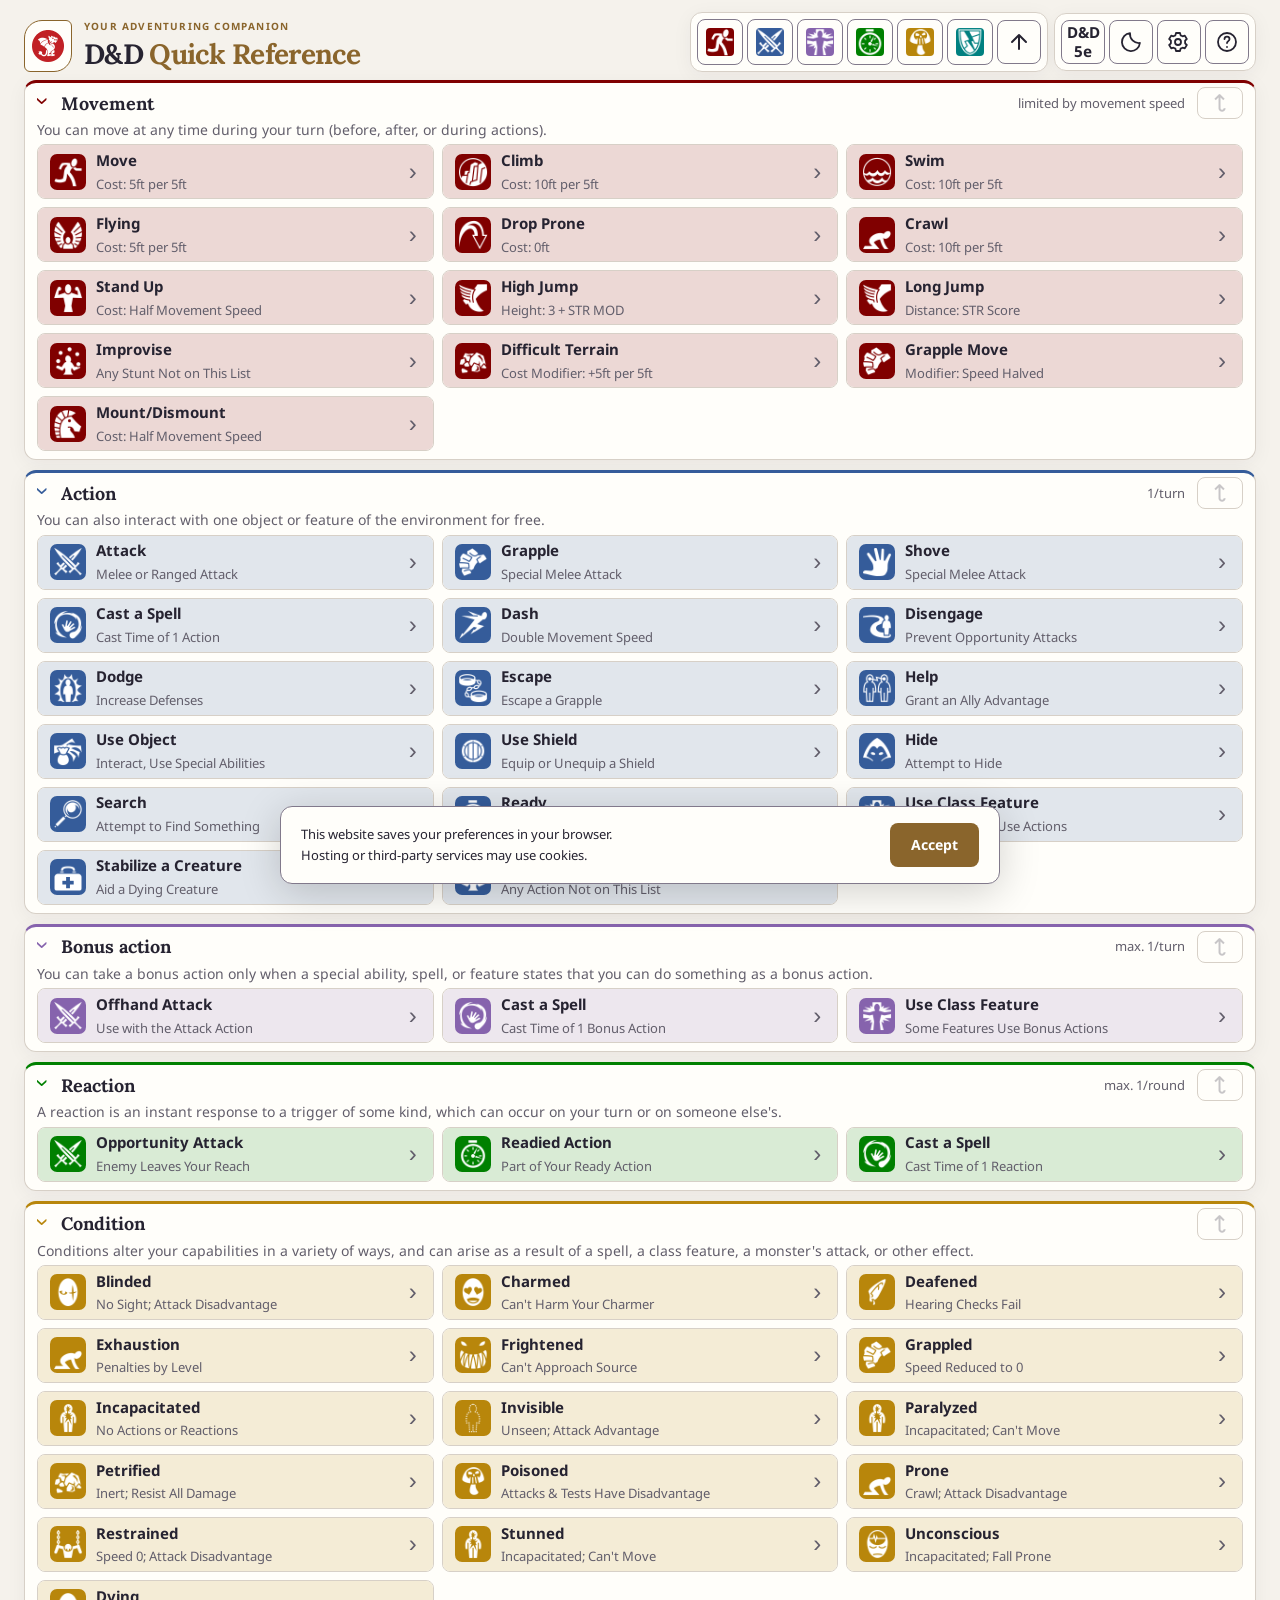
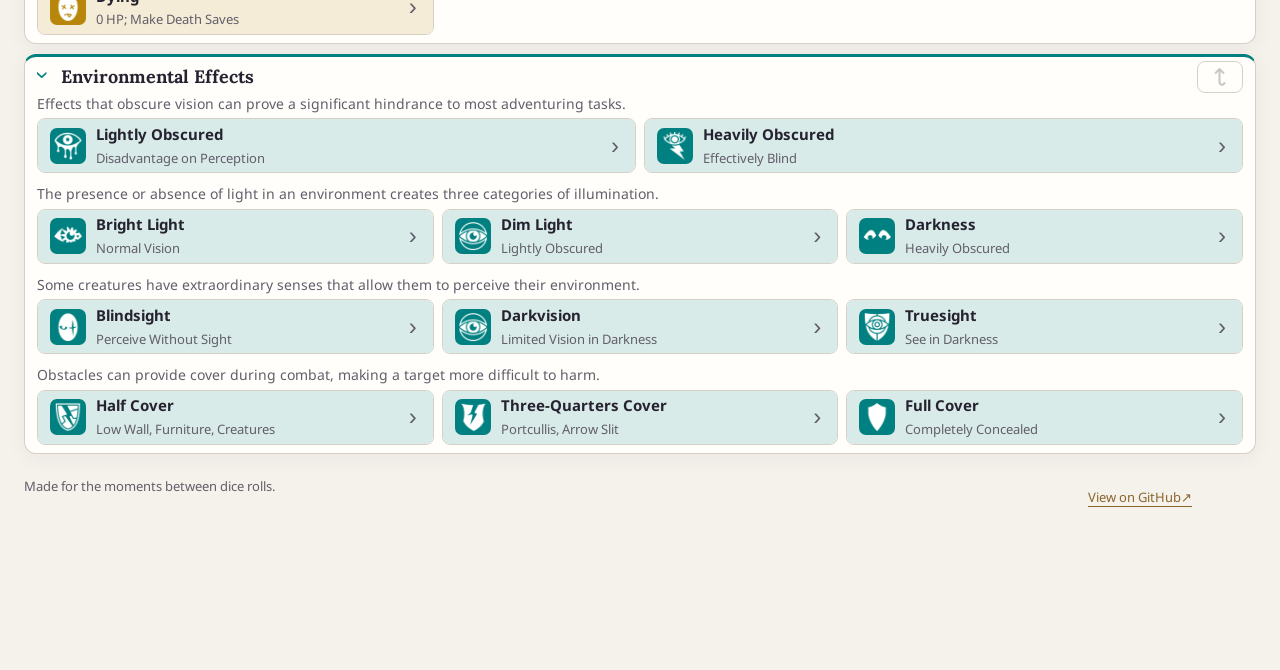
==== index.html @ 13774592 "Add help dialog functionality with navigation tips and accessibility features" ====
<!DOCTYPE html>
<html lang="en">

<head>
    <meta charset="utf-8" />
    <meta name=viewport content="width=device-width, initial-scale=1">
    <title>D&D 5e quick reference</title>
    <style>
        .rules-loading .section-container,
        .rules-loading .category-nav > a { visibility: hidden; }
    </style>
    <script>
        document.documentElement.classList.add('rules-loading');
    </script>
    <!-- CSS -->
    <link rel="stylesheet" type="text/css" href="css/quickref.css">
    <link rel="stylesheet" type="text/css" href="css/icons.css">
    <!-- Fonts -->
    <link href='https://fonts.googleapis.com/css?family=Noto+Sans:400,700,400italic,700italic' rel='stylesheet'
        type='text/css'>
    <link href='https://fonts.googleapis.com/css?family=Lora:700' rel='stylesheet' type='text/css'>
    <!-- Javascript -->
    <script>
        // Force a hard refresh if the cached version of the app is outdated.
        // This logic is inlined in the HTML to ensure it runs even if the main JS file is cached.
        (function() {
            // Increment this version number when you deploy breaking changes or significant updates.
            const CURRENT_APP_VERSION = '3.0.0';
            window.dndQuickRefAppVersion = CURRENT_APP_VERSION; // Expose version for other scripts
            const VERSION_KEY = 'appVersion';
            const storedVersion = localStorage.getItem(VERSION_KEY);

            if (storedVersion !== CURRENT_APP_VERSION) {
                localStorage.setItem(VERSION_KEY, CURRENT_APP_VERSION);
                // The 'true' argument forces a hard refresh, clearing the cache for the page.
                location.reload(true);
            }
        })();
        const savedTheme = localStorage.getItem('darkmode');
        const useDarkTheme = savedTheme === null
            ? window.matchMedia('(prefers-color-scheme: dark)').matches
            : savedTheme === 'true';
        document.documentElement.classList.toggle('dark-mode-active', useDarkTheme);
    </script>
</head>

<body class="page-background">
    <a class="skip-link" href="#main-content">Skip to rules</a>
    <div class="dark-mode">
        <header class="site-header">
            <div class="brand-mark" aria-hidden="true"><img src="favicon.ico" alt="" width="40" height="40"></div>
            <div class="site-heading">
                <p class="eyebrow">Your adventuring companion</p>
                <h1 id="page-title" tabindex="-1">D&D <span>Quick Reference</span></h1>
            </div>
        </header>
        <div class="top-menu">
            <nav class="menu-group category-nav" aria-label="Rule navigation">
                <a href="#section-movement" aria-label="Movement"><span class="menu-icon" aria-hidden="true"></span></a>
                <a href="#section-action" aria-label="Action"><span class="menu-icon" aria-hidden="true"></span></a>
                <a href="#section-bonus-action" aria-label="Bonus action"><span class="menu-icon" aria-hidden="true"></span></a>
                <a href="#section-reaction" aria-label="Reaction"><span class="menu-icon" aria-hidden="true"></span></a>
                <a href="#section-condition" aria-label="Conditions"><span class="menu-icon" aria-hidden="true"></span></a>
                <a href="#section-environment" aria-label="Environmental effects"><span class="menu-icon" aria-hidden="true"></span></a>
                <button type="button" class="menu-control" id="back-to-top" aria-label="Jump to top" title="Jump to top">
                    <svg width="24" height="24" viewBox="0 0 24 24" fill="none" stroke="currentColor" stroke-width="2" stroke-linecap="round" stroke-linejoin="round" aria-hidden="true">
                        <path d="M12 19V5M5 12l7-7 7 7"/>
                    </svg>
                </button>
            </nav>
            <div class="menu-group preferences-menu" role="group" aria-label="Ruleset, theme and settings">
                <button type="button" class="menu-control ruleset-trigger" id="ruleset-trigger">D&D 5e</button>
                <script>
                    document.getElementById('ruleset-trigger').textContent =
                        localStorage.getItem('rules2024') === 'true' ? 'D&D 5.5e' : 'D&D 5e';
                </script>
                <button type="button" class="menu-control theme-trigger" id="theme-trigger" aria-label="Switch to dark mode">
                    <svg class="theme-moon" width="24" height="24" viewBox="0 0 24 24" fill="none" stroke="currentColor" stroke-width="1.8" stroke-linecap="round" stroke-linejoin="round" aria-hidden="true">
                        <path d="M20.9 13A9 9 0 0 1 11 3.1 9 9 0 1 0 20.9 13Z"/>
                    </svg>
                    <svg class="theme-sun" width="24" height="24" viewBox="0 0 24 24" fill="none" stroke="currentColor" stroke-width="1.8" stroke-linecap="round" stroke-linejoin="round" aria-hidden="true">
                        <circle cx="12" cy="12" r="4"/>
                        <path d="M12 2v2m0 16v2M2 12h2m16 0h2M4.9 4.9l1.4 1.4m11.4 11.4 1.4 1.4m0-14.2-1.4 1.4M6.3 17.7l-1.4 1.4"/>
                    </svg>
                </button>
                <div class="settings-dropdown">
                    <button type="button" class="settings-trigger" id="settings-trigger" aria-label="Settings" aria-expanded="false" aria-controls="settings-panel" title="Settings">
                        <svg width="24" height="24" viewBox="0 0 24 24" fill="none" stroke="currentColor" stroke-width="1.8" stroke-linecap="round" stroke-linejoin="round" aria-hidden="true">
                            <path d="m9 3-.6 2.4-2 .9-2.2-.7-2 3.4 1.7 1.7v2.6L2.2 15l2 3.4 2.2-.7 2 .9L9 21h4l.6-2.4 2-.9 2.2.7 2-3.4-1.7-1.7v-2.6L19.8 9l-2-3.4-2.2.7-2-.9L13 3Z"/>
                            <circle cx="11" cy="12" r="3"/>
                        </svg>
                    </button>
                </div>
                <button type="button" class="menu-control help-trigger" id="help-trigger" aria-label="How to use this page" aria-haspopup="dialog" aria-controls="help-dialog">
                    <svg width="24" height="24" viewBox="0 0 24 24" fill="none" stroke="currentColor" stroke-width="1.8" stroke-linecap="round" stroke-linejoin="round" aria-hidden="true">
                        <circle cx="12" cy="12" r="9"/>
                        <path d="M9.5 9a2.5 2.5 0 0 1 5 .3c0 1.7-2.5 2-2.5 3.7M12 17h.01"/>
                    </svg>
                </button>
            </div>
        </div>
        <main id="main-content" class="page fontsize" data-size="fullscreen" tabindex="-1">

            <!-- Movement section -->
            <div id="section-movement" class="section-container">
                <div class="section-title">
                    <div class="section-title-content">
                        <div class="section-title-text">
                            Movement
                            <span class="chevron"></span>
                            <button class="collapse-all-btn">Collapse all items</button>
                        </div>
                        <span class="float-right">limited by movement speed</span>
                    </div>
                </div>
                <div class="section-content">
                    <div class="section-row section-subtitle text fontsize">
                        You can move at any time during your turn (before, after, or during actions).
                    </div>
                    <div class="section-row" id="basic-movement">
                    </div>
                </div>
            </div>

            <!-- Action section -->
            <div id="section-action" class="section-container">
                <div class="section-title">
                    <div class="section-title-content">
                        <div class="section-title-text">
                            Action
                            <span class="chevron"></span>
                            <button class="collapse-all-btn">Collapse all items</button>
                        </div>
                        <span class="float-right">1/turn</span>
                    </div>
                </div>
                <div class="section-content">
                    <div class="section-row section-subtitle text fontsize">
                        You can also interact with one object or feature of the
                        environment for free.
                    </div>
                    <div class="section-row" id="basic-actions"></div>
                </div>
            </div>

            <!-- Bonus action section -->
            <div id="section-bonus-action" class="section-container">
                <div class="section-title">
                    <div class="section-title-content">
                        <div class="section-title-text">
                            Bonus action
                            <span class="chevron"></span>
                            <button class="collapse-all-btn">Collapse all items</button>
                        </div>
                        <span class="float-right">max. 1/turn</span>
                    </div>
                </div>
                <div class="section-content">
                    <div class="section-row section-subtitle text fontsize">
                        You can take a bonus action only when a special ability, spell, or feature
                        states that you can do something as a bonus action.
                    </div>
                    <div class="section-row" id="basic-bonus-actions"></div>
                </div>
            </div>

            <!-- Reaction section -->
            <div id="section-reaction" class="section-container">
                <div class="section-title">
                    <div class="section-title-content">
                        <div class="section-title-text">
                            Reaction
                            <span class="chevron"></span>
                            <button class="collapse-all-btn">Collapse all items</button>
                        </div>
                        <span class="float-right">max. 1/round</span>
                    </div>
                </div>
                <div class="section-content">
                    <div class="section-row section-subtitle text fontsize">
                        A reaction is an instant response to a trigger of some kind, which
                        can occur on your turn or on someone else's.
                    </div>
                    <div class="section-row" id="basic-reactions"></div>
                </div>
            </div>

            <!-- Condition section -->
            <div id="section-condition" class="section-container">
                <div class="section-title">
                    <div class="section-title-content">
                        <div class="section-title-text">
                            Condition
                            <span class="chevron"></span>
                            <button class="collapse-all-btn">Collapse all items</button>
                        </div>
                    </div>
                </div>
                <div class="section-content">
                    <div class="section-row section-subtitle text fontsize">
                        Conditions alter your capabilities in a variety of ways, and can arise as a result of a spell, a
                        class feature, a monster's attack, or other effect.
                    </div>
                    <div class="section-row" id="basic-conditions"></div>
                </div>
            </div>

            <!-- Environmental section -->
            <div id="section-environment" class="section-container">
                <div class="section-title">
                    <div class="section-title-content">
                        <div class="section-title-text">
                            Environmental Effects
                            <span class="chevron"></span>
                            <button class="collapse-all-btn">Collapse all items</button>
                        </div>
                    </div>
                </div>
                <div class="section-content">
                    <div class="section-row section-subtitle text fontsize">
                        Effects that obscure vision can prove a significant hindrance to most adventuring tasks.
                    </div>
                    <div class="section-row" id="environment-obscurance"></div>
                    <div class="section-row section-subtitle text fontsize">
                        The presence or absence of light in an environment creates three categories of illumination.
                    </div>
                    <div class="section-row" id="environment-light"></div>
                    <div class="section-row section-subtitle text fontsize">
                        Some creatures have extraordinary senses that allow them to perceive their environment.
                    </div>
                    <div class="section-row" id="environment-vision"></div>
                    <div class="section-row section-subtitle text fontsize">
                        Obstacles can provide cover during combat, making a target more difficult to harm.
                    </div>
                    <div class="section-row" id="environment-cover"></div>
                </div>
            </div>
            <div id="settings-panel" class="settings-panel" aria-labelledby="settings-heading" hidden>
                <div class="settings-panel-heading">
                    <h2 id="settings-heading">Settings</h2>
                    <span class="app-version" id="app-version-display"></span>
                </div>
                <div>
                    <div class="section-row" id="settings-items-container">
                        <div class="item itemsize settings-item" title="Include Optional Rules">
                            <div class="item-text-container text" id="optional-toggle-item">
                                <div class="item-title">Include Optional Rules</div>
                                <div class="item-desc">Show/hide optional official rules.</div>
                            </div>
                            <div class="item-toggle"><label class="switch">
                                    <input type="checkbox" id="optional-switch">
                                    <span class="slider round"></span>
                                </label></div>
                        </div>
                        <div class="item itemsize settings-item" title="Include Homebre Rules">
                            <div class="item-text-container text" id="homebrew-toggle-item">
                                <div class="item-title">Include Homebrew Rules</div>
                                <div class="item-desc">Show/hide most common homebrew rules.</div>
                            </div>
                            <div class="item-toggle"><label class="switch">
                                    <input type="checkbox" id="homebrew-switch">
                                    <span class="slider round"></span>
                                </label></div>
                        </div>
                        <a href="https://github.com/mfriik/DnD-Quick-Ref-Experimental/issues" target="_blank" rel="noopener noreferrer" class="item itemsize settings-item" title="Leave Feedback" id="feedback-link-item">
                            <div class="item-text-container text">
                                <div class="item-title">Something not working?</div>
                                <div class="item-desc">Leave me your feedback. Found an issue or have a suggestion? Let me know! <span class="sr-only">(opens in a new tab)</span></div>
                            </div>
                            <span class="settings-link-icon" aria-hidden="true"></span>
                        </a>
                        <a href="https://dnd.misiek.win/" target="_blank" rel="noopener noreferrer" class="item itemsize settings-item" title="Visit Main D&D Site" id="dnd-main-site-link-item">
                            <div class="item-text-container text">
                                <div class="item-title">Open Main D&D Site</div>
                                <div class="item-desc">Return to the regular D&D quick reference site without experimental features. <span class="sr-only">(opens in a new tab)</span></div>
                            </div>
                            <span class="settings-link-icon" aria-hidden="true"></span>
                        </a>
                    </div>
                </div>
            </div>
        </main>
        <footer class="site-footer">
            <span>Made for the moments between dice rolls.</span>
            <a href="https://github.com/mfriik/DnD-Quick-Ref-Experimental" target="_blank" rel="noopener noreferrer">View on GitHub <span class="sr-only">(opens in a new tab)</span><span aria-hidden="true">&#8599;</span></a>
        </footer>
    </div>
    <dialog id="help-dialog" class="help-dialog" aria-labelledby="help-heading" aria-describedby="help-intro">
        <div class="help-annotations" aria-hidden="true"></div>
        <section class="help-sheet">
            <div class="help-heading">
                <h2 id="help-heading">How to Use This Page</h2>
                <button type="button" id="help-close" class="menu-control" aria-label="Close help" autofocus>
                    <svg width="24" height="24" viewBox="0 0 24 24" fill="none" stroke="currentColor" stroke-width="2" stroke-linecap="round" aria-hidden="true">
                        <path d="m6 6 12 12M18 6 6 18"/>
                    </svg>
                </button>
            </div>
            <div class="help-body" tabindex="0" role="region" aria-label="Page instructions">
                <p id="help-intro">The page is paused for help. On larger screens, descriptions appear below visible controls. Close help to scroll to other controls, then reopen it. On small screens, read the guide below. Close with X or `Esc` key.</p>
                <ol id="help-topics"></ol>
            </div>
        </section>
    </dialog>
    <!-- Cookie notice: informs users about cookie usage and provides an accept button -->
    <div id="cookie-notice" class="cookie-notice" role="region" aria-label="Cookie notice" hidden>
        <p>This website saves your preferences in your browser.<br>Hosting or third-party services may use cookies.</p>
        <button type="button" id="accept-cookies">Accept</button>
    </div>
    <!-- Main quickref JavaScript logic: handles dynamic content, toggles, and filtering -->
    <script type="text/javascript" src="js/quickref.js" charset="utf-8" onerror="document.documentElement.classList.remove('rules-loading'); console.error('Quick reference application could not be loaded.');"></script>

</body>

</html>
---- css/quickref.css ----
/* Shared surfaces and accents for the field guide. */
:root {
    color-scheme: light;
    --canvas: #f5f2ec;
    --surface: #fffefa;
    --surface-muted: #eeeae3;
    --surface-hover: #f3ede2;
    --text: #262331;
    --muted: #625e6b;
    --line: #d7d0c7;
    --control-line: #81798b;
    --accent: var(--gold);
    --accent-hover: #705021;
    --accent-soft: #f7f0e5;
    --on-accent: #ffffff;
    --gold: #8a652c;
    --focus: #2264b7;
    --danger: #983d35;
    --shadow: 0 4px 20px rgb(38 25 53 / 5%);
    --radius: 12px;
    --font-body: 'Noto Sans', Calibri, Helvetica, Arial, sans-serif;
    --font-heading: Lora, Georgia, serif;
}

:root.dark-mode-active {
    color-scheme: dark;
    --canvas: #141414;
    --surface: #1e1e1e;
    --surface-muted: #292929;
    --surface-hover: #303030;
    --text: #f2f2f2;
    --muted: #bdbdbd;
    --line: #404040;
    --control-line: #909090;
    --accent: var(--gold);
    --accent-hover: #e8cb94;
    --accent-soft: #30291f;
    --on-accent: #202020;
    --gold: #d6b77c;
    --focus: #90bfff;
    --danger: #ffb5a9;
    --shadow: 0 4px 20px rgb(0 0 0 / 12%);
}

* { box-sizing: border-box; }
html { scroll-padding-top: calc(var(--top-menu-height, 60px) + 24px); scroll-padding-bottom: var(--cookie-space, 0px); }
body {
    margin: 0;
    background: var(--canvas);
    color: var(--text);
    font: 1rem/1.6 var(--font-body);
}
body.dialog-open { overflow: hidden; }
body.has-cookie-notice { padding-bottom: var(--cookie-space, 140px); }
button, input { font: inherit; }
button, a, input { -webkit-tap-highlight-color: transparent; }
button { cursor: pointer; }
a { color: var(--accent); text-underline-offset: 4px; }
a:hover { color: var(--accent-hover); }
button:focus-visible, a:focus-visible, input:focus-visible, [tabindex="-1"]:focus-visible {
    outline: 3px solid var(--focus);
    outline-offset: 4px;
}
[hidden], .hidden, .item-hidden, .item-removed { display: none !important; }
.sr-only {
    position: absolute;
    width: 1px;
    height: 1px;
    padding: 0;
    margin: -1px;
    overflow: hidden;
    clip-path: inset(50%);
    white-space: nowrap;
    border: 0;
}
.skip-link {
    position: fixed;
    top: 12px;
    left: 12px;
    z-index: 20;
    padding: 12px 20px;
    background: var(--surface);
    border-radius: 8px;
    transform: translateY(-180%);
}
.skip-link:focus { transform: none; }
body > .dark-mode {
    width: calc(100% - 48px);
    margin: 0 24px;
}
.site-header {
    display: flex;
    align-items: center;
    gap: 12px;
    padding: 12px 0 8px;
}
.brand-mark {
    display: grid;
    place-items: center;
    flex-shrink: 0;
    width: 48px;
    height: 52px;
    border: 1px solid var(--gold);
    border-radius: 18px 6px 18px 6px;
    color: var(--gold);
    font: bold 1.15rem var(--font-heading);
    background: var(--surface);
}
.eyebrow {
    margin: 0 0 2px;
    font-size: .625rem;
    font-weight: bold;
    letter-spacing: .12em;
    text-transform: uppercase;
    color: var(--gold);
}
h1 {
    margin: 0;
    font: bold clamp(1.25rem, 2.5vw, 1.75rem)/1.3 var(--font-heading);
    letter-spacing: -.025em;
}
h1 span { color: var(--gold); }
.rule-type {
    display: inline-block;
    border: 1px solid var(--line);
    border-radius: 6px;
    padding: 4px 10px;
    background: var(--accent-soft);
    color: var(--accent);
    font-size: .75rem;
    font-weight: bold;
}
.brand-mark img { display: block; width: 32px; height: 32px; object-fit: contain; }
.settings-dropdown { display: flex; }
.settings-trigger, .menu-control, .category-nav a {
    display: inline-flex;
    align-items: center;
    justify-content: center;
    gap: 8px;
    min-width: 44px;
    min-height: 44px;
    padding: 8px;
    border: 1px solid var(--control-line);
    border-radius: 8px;
    color: var(--text);
    background: var(--surface);
    text-decoration: none;
}
.settings-trigger:hover, .settings-trigger[aria-expanded="true"], .menu-control:hover { background: var(--accent-soft); color: var(--accent); }
.ruleset-trigger {
    flex: 0 0 44px;
    width: 44px;
    height: 44px;
    padding: 4px;
    font-size: .95rem;
    font-weight: bold;
    line-height: 1.25;
    white-space: normal;
}
.theme-trigger { width: 44px; height: 44px; padding: 8px; }
.theme-sun, .dark-mode-active .theme-moon { display: none; }
.dark-mode-active .theme-sun { display: block; }
.settings-panel {
    position: absolute;
    top: calc(100% + 12px);
    right: 0;
    z-index: 11;
    width: min(390px, 100%);
    max-height: min(640px, calc(100dvh - var(--settings-top, 84px) - 24px - var(--cookie-space, 0px)));
    overflow-y: auto;
    padding: 16px;
    border: 1px solid var(--control-line);
    border-radius: var(--radius);
    background: var(--surface);
    box-shadow: 0 12px 40px rgb(0 0 0 / 20%);
}
.settings-panel-heading { display: flex; justify-content: space-between; align-items: center; gap: 12px; margin-bottom: 8px; }
.settings-panel-heading h2 { margin: 0; font: bold 1.125rem var(--font-heading); }
.settings-panel #settings-items-container { grid-template-columns: minmax(0, 1fr); gap: 8px; }
.settings-panel .settings-item { min-height: 76px; padding: 10px; }
.top-menu {
    position: sticky;
    top: 12px;
    z-index: 10;
    display: flex;
    flex-direction: row;
    flex-wrap: wrap;
    align-items: center;
    justify-content: flex-end;
    gap: 6px;
    width: fit-content;
    max-width: 100%;
    margin: 0 0 8px auto;
}
.menu-group {
    display: flex;
    flex-wrap: wrap;
    align-items: center;
    gap: 4px;
    max-width: 100%;
    padding: 6px;
    border: 1px solid var(--line);
    border-radius: var(--radius);
    background: var(--surface);
    box-shadow: var(--shadow);
}
.category-nav a {
    flex: 0 0 auto;
    color: var(--category);
    font-size: .875rem;
    font-weight: bold;
    text-decoration: none;
}
.category-nav a:hover, .category-nav a:focus-visible {
    background: color-mix(in srgb, var(--category) 5%, var(--surface));
    color: var(--category);
}
.menu-icon {
    display: grid;
    place-items: center;
    width: 28px;
    height: 28px;
    border-radius: 4px;
    background-color: var(--category);
}
.menu-icon::before {
    content: '';
    width: 28px;
    height: 28px;
    background-color: white;
    mask: var(--icon-image) center / contain no-repeat;
}
.menu-tooltip {
    position: fixed;
    z-index: 15;
    width: max-content;
    max-width: min(280px, calc(100vw - 24px));
    padding: 6px 10px;
    border: 1px solid var(--control-line);
    border-radius: 6px;
    background: var(--surface);
    color: var(--text);
    box-shadow: var(--shadow);
    font-size: .8125rem;
    line-height: 1.5;
    overflow-wrap: anywhere;
}
.section-container, .category-nav a {
    --category: maroon;
}
.section-container {
    margin-bottom: 10px;
    border: 1px solid var(--line);
    border-top: 3px solid var(--category);
    border-radius: var(--radius);
    background: var(--surface);
    box-shadow: var(--shadow);
    scroll-margin-top: 0;
}
#section-action, .category-nav a[href="#section-action"] { --category: #355c9a; }
#section-bonus-action, .category-nav a[href="#section-bonus-action"] { --category: #8663ad; }
.dark-mode-active #section-bonus-action .item-icon,
.dark-mode-active .category-nav a[href="#section-bonus-action"] .menu-icon {
    background-color: indigo;
}
#section-reaction, .category-nav a[href="#section-reaction"] { --category: green; }
#section-condition, .category-nav a[href="#section-condition"] { --category: darkgoldenrod; }
#section-environment, .category-nav a[href="#section-environment"] { --category: teal; }
.dark-mode-active #section-movement, .dark-mode-active .category-nav a[href="#section-movement"] { --category: #8f3838; }
.dark-mode-active #section-action, .dark-mode-active .category-nav a[href="#section-action"] { --category: #608ac4; }
.dark-mode-active #section-reaction, .dark-mode-active .category-nav a[href="#section-reaction"] { --category: darkolivegreen; }
.dark-mode-active #section-condition, .dark-mode-active .category-nav a[href="#section-condition"] { --category: #7a4b2a; }
.dark-mode-active #section-environment, .dark-mode-active .category-nav a[href="#section-environment"] { --category: #2f4f4f; }
.section-title {
    display: flex;
    flex-wrap: wrap;
    align-items: center;
    gap: 4px 12px;
    padding: 4px 12px 0;
}
.section-heading { margin: 0; flex: 1 1 220px; font-size: 1.125rem; }
.section-toggle {
    display: flex;
    align-items: center;
    gap: 12px;
    width: 100%;
    min-height: 32px;
    border: 0;
    padding: 0;
    background: transparent;
    color: var(--text);
    font: bold 1.125rem var(--font-heading);
    text-align: left;
}
.section-toggle:hover, .section-toggle:focus-visible {
    color: var(--category);
}
.section-toggle .chevron { color: var(--category); }
.section-limit { color: var(--muted); font-size: .8125rem; }
.collapse-all-btn {
    display: inline-flex;
    align-items: center;
    justify-content: center;
    min-width: 44px;
    min-height: 32px;
    padding: 2px 12px;
    border: 1px solid var(--control-line);
    border-radius: 8px;
    background: transparent;
    color: var(--muted);
    font-size: .75rem;
}
.collapse-all-icon {
    display: inline-block;
    font: 1.5rem/1 sans-serif;
    transform: rotate(90deg);
}
.collapse-all-btn:not(:disabled):hover, .collapse-all-btn:focus-visible {
    color: var(--category);
}
.collapse-all-btn:disabled { border-color: var(--line); cursor: default; color: var(--muted); }
.collapse-all-btn:disabled .collapse-all-icon { opacity: .35; }
.app-version { color: var(--muted); font-size: .75rem; }
.section-content { padding: 0 12px 8px; overflow: hidden; }
.section-subtitle { margin: 0 0 3px; color: var(--muted); font-size: .875rem; }
.section-row + .section-subtitle { margin-top: 10px; }
.items-grid-container, #settings-items-container {
    display: grid;
    grid-template-columns: repeat(auto-fit, minmax(min(100%, 300px), 1fr));
    gap: 8px;
    align-items: start;
}
.item {
    min-width: 0;
    border: 1px solid var(--line);
    border-radius: 8px;
    background: var(--surface);
    overflow-wrap: anywhere;
}
.item-heading { margin: 0; font-size: 1rem; }
.item-header {
    display: flex;
    align-items: center;
    width: 100%;
    gap: 10px;
    min-height: 53px;
    padding: 4px 12px;
    background: color-mix(in srgb, var(--category) 15%, var(--surface));
    border: 0;
    border-radius: 7px;
    color: var(--text);
    text-align: left;
    line-height: 1.45;
}
.item-header:focus-visible { outline-offset: -4px; }
.item-header .item-icon {
    display: grid;
    place-items: center;
    flex: 0 0 36px;
    width: 36px;
    height: 36px;
    border-radius: 7px;
    background-color: var(--category);
    background-image: none;
}
.rule-marker {
    display: inline-block;
    width: 16px;
    height: 16px;
    margin-right: .3em;
    vertical-align: -.125em;
    background-color: var(--gold);
    mask-image: var(--rule-marker-image);
    mask-repeat: no-repeat;
    mask-position: center;
    mask-size: contain;
}
.rule-marker-optional { --rule-marker-image: url('../img/beveled-star.png'); }
.rule-marker-homebrew { --rule-marker-image: url('../img/beer-stein.png'); }
.item-icon::before {
    content: '';
    width: 30px;
    height: 30px;
    background-color: white;
    mask-image: var(--icon-image);
    mask-repeat: no-repeat;
    mask-position: center;
    mask-size: contain;
}
.item-text-container { display: flex; flex: 1; min-width: 0; flex-direction: column; }
.item-title { display: block; font-size: .9375rem; font-weight: bold; }
.item-desc { display: block; margin-top: 3px; color: var(--muted); font-size: .8125rem; font-weight: normal; }
.chevron { display: inline-block; flex-shrink: 0; width: 12px; color: var(--muted); }
.chevron::after { content: '\203A'; display: block; font: 1.5rem/1 sans-serif; transition: transform 160ms ease; }
[aria-expanded="true"] > .chevron::after { transform: rotate(90deg); }
.item-content {
    overflow: hidden;
    padding: 0 14px 10px;
    box-shadow: inset 0 1px var(--line);
    font-size: .875rem;
}
.item-content p { margin: 8px 0; }
.item-description { color: var(--muted); }
.item-reference { margin-top: 12px; font-size: .75rem; color: var(--muted); }
.rule-type { margin-top: 12px; padding: 2px 6px; }
hr { border: 0; border-top: 1px solid var(--line); margin: 12px 0; }
ul { padding-left: 20px; }
.item-collapsible-container {
    padding: 8px 10px;
    margin: 12px 0;
    border-left: 2px solid var(--category);
    background: var(--surface-muted);
}
.item-collapsible-title { font-weight: bold; }
.settings-item { display: flex; align-items: center; gap: 12px; padding: 14px; min-height: 94px; }
label.item-text-container { cursor: pointer; }
.settings-item .item-toggle { flex-shrink: 0; }
.settings-link-icon {
    display: grid;
    place-items: center;
    flex: 0 0 48px;
    height: 44px;
}
.settings-link-icon::before {
    content: '';
    width: 40px;
    height: 40px;
    background-color: currentColor;
    mask: var(--icon-image) center / contain no-repeat;
}
#feedback-link-item .settings-link-icon { --icon-image: url('../img/conversation.png'); }
#dnd-main-site-link-item .settings-link-icon { --icon-image: url('../img/castle.png'); }
.switch { position: relative; display: inline-flex; align-items: center; width: 48px; height: 44px; }
.switch input { position: absolute; inset: 0; width: 100%; height: 100%; margin: 0; opacity: 0; cursor: pointer; z-index: 1; }
.slider { width: 48px; height: 28px; border: 1px solid var(--control-line); border-radius: 20px; background: var(--surface-muted); }
.slider::before {
    content: '';
    display: block;
    width: 20px;
    height: 20px;
    margin: 3px;
    border-radius: 50%;
    background: var(--muted);
    transition: transform 160ms ease;
}
input:checked + .slider { background: var(--accent); border-color: var(--accent); }
input:checked + .slider::before { transform: translateX(20px); background: var(--on-accent); }
input:focus-visible + .slider { outline: 3px solid var(--focus); outline-offset: 4px; }
.settings-item[href] { text-decoration: none; color: var(--accent); }
.settings-item[href]:hover { background: var(--surface-hover); color: var(--accent-hover); }
.site-footer { display: flex; flex-wrap: wrap; justify-content: space-between; gap: 12px; padding: 12px 64px 32px 0; color: var(--muted); font-size: .8125rem; }
.site-footer a { display: inline-flex; align-items: center; min-height: 44px; padding: 10px 0; }
.cookie-notice {
    position: fixed;
    bottom: 16px;
    left: 50%;
    transform: translateX(-50%);
    width: min(720px, calc(100% - 32px));
    display: flex;
    align-items: center;
    gap: 20px;
    padding: 16px 20px;
    border: 1px solid var(--control-line);
    border-radius: var(--radius);
    background: var(--surface);
    color: var(--text);
    box-shadow: 0 8px 40px rgb(0 0 0 / 18%);
    z-index: 10;
    font-size: .8125rem;
}
.cookie-notice p { margin: 0; flex: 1; }
.cookie-notice button, .domain-btn-primary {
    min-height: 44px;
    flex-shrink: 0;
    padding: 10px 20px;
    border: 1px solid transparent;
    border-radius: 8px;
    background: var(--accent);
    color: var(--on-accent);
    font-weight: bold;
    font-size: .875rem;
}
.cookie-notice button:hover, .domain-btn-primary:hover { background: var(--accent-hover); }
.domain-modal-overlay {
    padding: 0;
    width: min(540px, calc(100% - 32px));
    max-height: calc(100dvh - 32px);
    border: 1px solid var(--control-line);
    border-radius: 16px;
    background: var(--surface);
    color: var(--text);
    box-shadow: 0 24px 100px rgb(0 0 0 / 30%);
}
.domain-modal-overlay::backdrop { background: rgb(16 12 25 / 70%); }
.domain-modal-header {
    display: flex;
    align-items: start;
    gap: 12px;
    padding: 24px 20px 16px 24px;
    border-top: 4px solid var(--accent);
    background: var(--accent-soft);
}
.domain-modal-header h2 { margin: 0; font: bold 1.375rem/1.5 var(--font-heading); }
.domain-modal-close {
    display: grid;
    place-items: center;
    flex-shrink: 0;
    width: 44px;
    height: 44px;
    margin-left: auto;
    border: 0;
    border-radius: 8px;
    background: transparent;
    color: var(--text);
    font-size: 1.75rem;
}
.domain-modal-close:hover { background: var(--surface-muted); }
.domain-modal-body { padding: 8px 24px; font-size: .9375rem; }
.domain-modal-body p { margin: 16px 0; }
.domain-highlight { padding: 12px; border-left: 3px solid var(--accent); background: var(--accent-soft); overflow-wrap: anywhere; }
.new-domain { color: var(--accent); font-weight: bold; }
.domain-deadline { color: var(--danger); }
.domain-modal-footer { padding: 16px 24px 24px; display: flex; justify-content: flex-end; }
.help-dialog {
    position: fixed;
    inset: 0;
    width: 100%;
    max-width: none;
    height: 100%;
    max-height: none;
    margin: 0;
    padding: 16px;
    border: 0;
    overflow: hidden;
    background: transparent;
    color: var(--text);
}
.help-dialog::backdrop { background: rgb(0 0 0 / 72%); }
.help-sheet {
    position: relative;
    display: flex;
    flex-direction: column;
    width: 360px;
    max-width: 100%;
    max-height: 100%;
    margin-right: auto;
    border: 1px solid var(--control-line);
    border-radius: var(--radius);
    background: var(--surface);
    box-shadow: var(--shadow);
}
.help-heading {
    display: flex;
    align-items: center;
    gap: 12px;
    padding: 12px;
    border-bottom: 1px solid var(--line);
}
.help-heading h2 { flex: 1; margin: 0; font: bold 1.125rem/1.4 var(--font-heading); }
#help-close { flex-shrink: 0; }
.help-body { min-height: 0; overflow-y: auto; overscroll-behavior: contain; padding: 12px 20px; font-size: .875rem; }
.help-body > p { margin: 0 0 16px; color: var(--muted); }
.help-body ol { margin: 0; padding-left: 24px; }
.help-body li { padding-left: 4px; margin-bottom: 16px; }
.help-body li::marker { color: var(--gold); font-weight: bold; }
.help-body h3 { margin: 0 0 4px; font-size: .9375rem; }
.help-body li p { margin: 0; }
.help-body:focus-visible { outline-offset: -4px; }
.help-contextual .help-sheet { width: 290px; }
.help-contextual .help-heading { border-bottom: 0; }
.help-contextual #help-topics {
    position: absolute;
    width: 1px;
    height: 1px;
    padding: 0;
    overflow: hidden;
    clip-path: inset(50%);
}
.help-annotations { position: absolute; inset: 0; pointer-events: none; }
.help-callout {
    position: absolute;
    width: 240px;
    max-width: calc(100vw - 16px);
    padding: 10px 12px;
    border: 1px solid var(--gold);
    border-radius: 8px;
    background: var(--surface);
    color: var(--text);
    font-size: .8125rem;
    line-height: 1.4;
}
.help-callout h3 { margin: 0 0 6px; font-size: .875rem; }
.help-callout p { margin: 0; }
.help-highlight { position: absolute; border: 2px solid var(--gold); border-radius: 8px; }
.help-target-number {
    position: absolute;
    top: -8px;
    left: -8px;
    padding: 0 4px;
    border-radius: 4px;
    background: var(--surface);
    color: var(--gold);
    font-size: .75rem;
    font-weight: bold;
}
.help-highlight-preferences .help-target-number {
    top: auto;
    left: auto;
    right: -8px;
    bottom: -8px;
}
@media (max-width: 999px), (max-height: 559px) {
    .help-dialog { padding: 12px; }
    .help-sheet { width: min(600px, 100%); margin: 0 auto; }
    .help-annotations { display: none; }
}
@media (forced-colors: active) {
    .help-highlight, .help-callout { border-color: Highlight; }
    .help-dialog::backdrop { background: Canvas; opacity: .8; }
}
.load-error { padding: 16px; border: 1px solid var(--danger); color: var(--danger); border-radius: 8px; }
.ruleset-status {
    position: fixed;
    bottom: max(24px, var(--cookie-space, 0px));
    left: 50%;
    transform: translateX(-50%);
    z-index: 16;
    max-width: calc(100vw - 32px);
    padding: 12px 20px;
    border: 1px solid var(--control-line);
    border-radius: var(--radius);
    background: var(--surface);
    color: var(--text);
    box-shadow: var(--shadow);
}
.ruleset-leaving .section-container,
.ruleset-leaving .category-nav > a { animation: ruleset-out 200ms ease-in forwards; }
.ruleset-entering .section-container,
.ruleset-entering .category-nav > a { opacity: 0; }
.ruleset-arriving .section-container,
.ruleset-arriving .category-nav > a { animation: ruleset-in 220ms ease-out; }
@media (prefers-reduced-motion: no-preference) {
    .theme-transitioning body,
    .theme-transitioning body *,
    .theme-transitioning body *::before,
    .theme-transitioning body *::after {
        transition: background-color 480ms ease, color 480ms ease,
            border-color 480ms ease, box-shadow 480ms ease;
    }
}
@keyframes ruleset-out { to { opacity: 0; } }
@keyframes ruleset-in { from { opacity: 0; } to { opacity: 1; } }
.settings-panel:not([hidden]),
.domain-modal-overlay[open] {
    animation: reveal 180ms ease-out;
}
@keyframes reveal {
    from { transform: translateY(-4px); }
    to { transform: none; }
}
@media (min-width: 1200px) {
    body > .dark-mode {
        display: grid;
        grid-template-columns: minmax(0, 1fr) auto;
        column-gap: 20px;
    }
    body > .dark-mode > :not(.site-header):not(.top-menu) { grid-column: 1 / -1; }
    .site-header { grid-column: 1; align-items: flex-end; min-height: 80px; }
    .top-menu { grid-column: 2; align-self: end; }
}
@media (max-width: 700px) {
    body > .dark-mode { width: calc(100% - 24px); margin: 0 12px; }
    .site-header { flex-wrap: wrap; gap: 12px; padding: 12px 0 8px; }
    .brand-mark { width: 48px; height: 52px; font-size: .875rem; }
    .brand-mark img { width: 32px; height: 32px; }
    .site-heading { flex: 1; }
    .eyebrow { font-size: .625rem; letter-spacing: .08em; }
    .top-menu { margin-bottom: 8px; }
    .section-title { padding: 2px 10px 0; gap: 0 8px; }
    .section-heading { flex-basis: 120px; }
    .section-limit { flex: 1; }
    .collapse-all-btn { margin-left: auto; }
    .section-content { padding: 0 10px 8px; }
    .site-footer { padding-left: 4px; }
    .domain-modal-header { padding: 20px 12px 12px 20px; }
    .domain-modal-body { padding: 4px 20px; }
}
@media (max-width: 380px) {
    .cookie-notice { flex-wrap: wrap; gap: 10px; padding: 12px; }
    .cookie-notice button { margin-left: auto; }
    .cookie-notice p { flex-basis: 100%; }
}
@media (pointer: coarse) {
    .section-toggle, .collapse-all-btn { min-height: 44px; }
}
@media (prefers-reduced-motion: reduce) {
    .ruleset-entering .section-container,
    .ruleset-entering .category-nav > a { opacity: 1; }
    *, *::before, *::after { animation: none !important; transition: none !important; scroll-behavior: auto !important; }
}
@media (forced-colors: active) {
    .slider::before { background: ButtonText; }
    input:checked + .slider { outline: 2px solid Highlight; }
    input:checked + .slider::before { background: Highlight; }
}
@media print {
    .help-dialog, .help-dialog::backdrop { display: none !important; }
    .ruleset-status { display: none !important; }
    *, *::before, *::after { animation: none !important; transition: none !important; }
    :root, :root.dark-mode-active {
        --canvas: white;
        --surface: white;
        --surface-muted: white;
        --accent-soft: white;
        --text: black;
        --muted: #333;
        --line: #999;
        --accent: black;
        --shadow: none;
    }
    body, body.has-cookie-notice { padding: 0; font-size: 10pt; }
    body > .dark-mode { width: 100%; margin: 0; }
    .site-header { padding: 0 0 12px; }
    .top-menu, .menu-tooltip, .skip-link, .collapse-all-btn, #section-settings, .site-footer, .cookie-notice, .domain-modal-overlay { display: none !important; }
    .eyebrow, .brand-mark, .chevron { display: none; }
    h1 { font-size: 18pt; }
    .section-container { box-shadow: none; margin-bottom: 12px; border-top-color: #555 !important; }
    .section-title { padding: 4px 10px; }
    .section-content { padding: 0 8px 8px; }
    .items-grid-container { grid-template-columns: repeat(2, minmax(0, 1fr)); gap: 6px; }
    .item { break-inside: avoid; }
    .item-header { min-height: 0; padding: 6px; }
    .item-header .item-icon { display: none; }
    .item-title, .item-desc, .item-content { font-size: 10pt; }
    .section-heading { flex-basis: auto; }
}
---- css/icons.css ----
.icon-ace { background-image: url(../img/ace.png);}
.icon-acid-blob { background-image: url(../img/acid-blob.png);}
.icon-acid-tube { background-image: url(../img/acid-tube.png);}
.icon-acid { background-image: url(../img/acid.png);}
.icon-acorn { background-image: url(../img/acorn.png);}
.icon-aerial-signal { background-image: url(../img/aerial-signal.png);}
.icon-aerosol { background-image: url(../img/aerosol.png);}
.icon-afterburn { background-image: url(../img/afterburn.png);}
.icon-alien-skull { background-image: url(../img/alien-skull.png);}
.icon-alien-stare { background-image: url(../img/alien-stare.png);}
.icon-all-for-one { background-image: url(../img/all-for-one.png);}
.icon-alligator-clip { background-image: url(../img/alligator-clip.png);}
.icon-ammo-box { background-image: url(../img/ammo-box.png);}
.icon-ammonite-fossil { background-image: url(../img/ammonite-fossil.png);}
.icon-ammonite { background-image: url(../img/ammonite.png);}
.icon-amphora { background-image: url(../img/amphora.png);}
.icon-anatomy { background-image: url(../img/anatomy.png);}
.icon-anchor { background-image: url(../img/anchor.png);}
.icon-andromeda-chain { background-image: url(../img/andromeda-chain.png);}
.icon-angel-outfit { background-image: url(../img/angel-outfit.png);}
.icon-angel-wings { background-image: url(../img/angel-wings.png);}
.icon-angler-fish { background-image: url(../img/angler-fish.png);}
.icon-angular-spider { background-image: url(../img/angular-spider.png);}
.icon-animal-hide { background-image: url(../img/animal-hide.png);}
.icon-animal-skull { background-image: url(../img/animal-skull.png);}
.icon-ankh { background-image: url(../img/ankh.png);}
.icon-anthem { background-image: url(../img/anthem.png);}
.icon-anvil-impact { background-image: url(../img/anvil-impact.png);}
.icon-anvil { background-image: url(../img/anvil.png);}
.icon-apple-maggot { background-image: url(../img/apple-maggot.png);}
.icon-apple-seeds { background-image: url(../img/apple-seeds.png);}
.icon-aquarius { background-image: url(../img/aquarius.png);}
.icon-archery-target { background-image: url(../img/archery-target.png);}
.icon-architect-mask { background-image: url(../img/architect-mask.png);}
.icon-arcing-bolt { background-image: url(../img/arcing-bolt.png);}
.icon-arena { background-image: url(../img/arena.png);}
.icon-aries { background-image: url(../img/aries.png);}
.icon-armadillo-tail { background-image: url(../img/armadillo-tail.png);}
.icon-armoured-shell { background-image: url(../img/armoured-shell.png);}
.icon-arrow-cluster { background-image: url(../img/arrow-cluster.png);}
.icon-arrow-flights { background-image: url(../img/arrow-flights.png);}
.icon-arrowed { background-image: url(../img/arrowed.png);}
.icon-arrowhead { background-image: url(../img/arrowhead.png);}
.icon-arrows-shield { background-image: url(../img/arrows-shield.png);}
.icon-arson { background-image: url(../img/arson.png);}
.icon-artificial-hive { background-image: url(../img/artificial-hive.png);}
.icon-at-sea { background-image: url(../img/at-sea.png);}
.icon-atomic-slashes { background-image: url(../img/atomic-slashes.png);}
.icon-aubergine { background-image: url(../img/aubergine.png);}
.icon-aura { background-image: url(../img/aura.png);}
.icon-auto-repair { background-image: url(../img/auto-repair.png);}
.icon-autogun { background-image: url(../img/autogun.png);}
.icon-awareness { background-image: url(../img/awareness.png);}
.icon-axe-in-stump { background-image: url(../img/axe-in-stump.png);}
.icon-axe-swing { background-image: url(../img/axe-swing.png);}
.icon-back-forth { background-image: url(../img/back-forth.png);}
.icon-back-pain { background-image: url(../img/back-pain.png);}
.icon-backstab { background-image: url(../img/backstab.png);}
.icon-backup { background-image: url(../img/backup.png);}
.icon-balloons { background-image: url(../img/balloons.png);}
.icon-bandage-roll { background-image: url(../img/bandage-roll.png);}
.icon-bandaged { background-image: url(../img/bandaged.png);}
.icon-barbed-arrow { background-image: url(../img/barbed-arrow.png);}
.icon-barbed-spear { background-image: url(../img/barbed-spear.png);}
.icon-barbed-wire { background-image: url(../img/barbed-wire.png);}
.icon-barbute { background-image: url(../img/barbute.png);}
.icon-barefoot { background-image: url(../img/barefoot.png);}
.icon-bat-blade { background-image: url(../img/bat-blade.png);}
.icon-bat-wing { background-image: url(../img/bat-wing.png);}
.icon-battered-axe { background-image: url(../img/battered-axe.png);}
.icon-batteries { background-image: url(../img/batteries.png);}
.icon-battery-0 { background-image: url(../img/battery-0.png);}
.icon-battery-100 { background-image: url(../img/battery-100.png);}
.icon-battery-25 { background-image: url(../img/battery-25.png);}
.icon-battery-50 { background-image: url(../img/battery-50.png);}
.icon-battery-75 { background-image: url(../img/battery-75.png);}
.icon-battery-minus { background-image: url(../img/battery-minus.png);}
.icon-battery-pack-alt { background-image: url(../img/battery-pack-alt.png);}
.icon-battery-pack { background-image: url(../img/battery-pack.png);}
.icon-battery-plus { background-image: url(../img/battery-plus.png);}
.icon-battle-axe { background-image: url(../img/battle-axe.png);}
.icon-battle-gear { background-image: url(../img/battle-gear.png);}
.icon-batwing-emblem { background-image: url(../img/batwing-emblem.png);}
.icon-beam-wake { background-image: url(../img/beam-wake.png);}
.icon-beams-aura { background-image: url(../img/beams-aura.png);}
.icon-beanstalk { background-image: url(../img/beanstalk.png);}
.icon-beard { background-image: url(../img/beard.png);}
.icon-beast-eye { background-image: url(../img/beast-eye.png);}
.icon-bee { background-image: url(../img/bee.png);}
.icon-beech { background-image: url(../img/beech.png);}
.icon-beer-stein { background-image: url(../img/beer-stein.png);}
.icon-beetle-shell { background-image: url(../img/beetle-shell.png);}
.icon-behold { background-image: url(../img/behold.png);}
.icon-belt-buckles { background-image: url(../img/belt-buckles.png);}
.icon-bestial-fangs { background-image: url(../img/bestial-fangs.png);}
.icon-beveled-star { background-image: url(../img/beveled-star.png);}
.icon-big-egg { background-image: url(../img/big-egg.png);}
.icon-big-wave { background-image: url(../img/big-wave.png);}
.icon-biohazard { background-image: url(../img/biohazard.png);}
.icon-bird-claw { background-image: url(../img/bird-claw.png);}
.icon-bird-limb { background-image: url(../img/bird-limb.png);}
.icon-bird-mask { background-image: url(../img/bird-mask.png);}
.icon-bird-twitter { background-image: url(../img/bird-twitter.png);}
.icon-black-bar { background-image: url(../img/black-bar.png);}
.icon-black-book { background-image: url(../img/black-book.png);}
.icon-black-cat { background-image: url(../img/black-cat.png);}
.icon-black-flag { background-image: url(../img/black-flag.png);}
.icon-black-hole-bolas { background-image: url(../img/black-hole-bolas.png);}
.icon-blackball { background-image: url(../img/blackball.png);}
.icon-blackcurrant { background-image: url(../img/blackcurrant.png);}
.icon-blade-bite { background-image: url(../img/blade-bite.png);}
.icon-blade-fall { background-image: url(../img/blade-fall.png);}
.icon-blast { background-image: url(../img/blast.png);}
.icon-blaster { background-image: url(../img/blaster.png);}
.icon-bleeding-eye { background-image: url(../img/bleeding-eye.png);}
.icon-bleeding-heart { background-image: url(../img/bleeding-heart.png);}
.icon-bloody-stash { background-image: url(../img/bloody-stash.png);}
.icon-blunderbuss { background-image: url(../img/blunderbuss.png);}
.icon-boar-tusks { background-image: url(../img/boar-tusks.png);}
.icon-boiling-bubbles { background-image: url(../img/boiling-bubbles.png);}
.icon-bolas { background-image: url(../img/bolas.png);}
.icon-bolt-shield { background-image: url(../img/bolt-shield.png);}
.icon-bolter-gun { background-image: url(../img/bolter-gun.png);}
.icon-bombing-run { background-image: url(../img/bombing-run.png);}
.icon-bone-gnawer { background-image: url(../img/bone-gnawer.png);}
.icon-bone-knife { background-image: url(../img/bone-knife.png);}
.icon-book-aura { background-image: url(../img/book-aura.png);}
.icon-book-cover { background-image: url(../img/book-cover.png);}
.icon-book-storm { background-image: url(../img/book-storm.png);}
.icon-bookmark { background-image: url(../img/bookmark.png);}
.icon-bookmarklet { background-image: url(../img/bookmarklet.png);}
.icon-boomerang { background-image: url(../img/boomerang.png);}
.icon-boot-prints { background-image: url(../img/boot-prints.png);}
.icon-boot-stomp { background-image: url(../img/boot-stomp.png);}
.icon-boots { background-image: url(../img/boots.png);}
.icon-bordered-shield { background-image: url(../img/bordered-shield.png);}
.icon-bottle-vapors { background-image: url(../img/bottle-vapors.png);}
.icon-bottled-bolt { background-image: url(../img/bottled-bolt.png);}
.icon-bottom-right-3d-arrow { background-image: url(../img/bottom-right-3d-arrow.png);}
.icon-bowie-knife { background-image: url(../img/bowie-knife.png);}
.icon-bowl-spiral { background-image: url(../img/bowl-spiral.png);}
.icon-bowling-pin { background-image: url(../img/bowling-pin.png);}
.icon-bowling-propulsion { background-image: url(../img/bowling-propulsion.png);}
.icon-bowman { background-image: url(../img/bowman.png);}
.icon-boxing-glove-surprise { background-image: url(../img/boxing-glove-surprise.png);}
.icon-boxing-glove { background-image: url(../img/boxing-glove.png);}
.icon-brain-freeze { background-image: url(../img/brain-freeze.png);}
.icon-brain-stem { background-image: url(../img/brain-stem.png);}
.icon-brain { background-image: url(../img/brain.png);}
.icon-brainstorm { background-image: url(../img/brainstorm.png);}
.icon-branch-arrow { background-image: url(../img/branch-arrow.png);}
.icon-brandy-bottle { background-image: url(../img/brandy-bottle.png);}
.icon-brass-eye { background-image: url(../img/brass-eye.png);}
.icon-breastplate { background-image: url(../img/breastplate.png);}
.icon-brick-pile { background-image: url(../img/brick-pile.png);}
.icon-bridge { background-image: url(../img/bridge.png);}
.icon-broadhead-arrow { background-image: url(../img/broadhead-arrow.png);}
.icon-broadsword { background-image: url(../img/broadsword.png);}
.icon-broken-bone { background-image: url(../img/broken-bone.png);}
.icon-broken-bottle { background-image: url(../img/broken-bottle.png);}
.icon-broken-heart { background-image: url(../img/broken-heart.png);}
.icon-broken-shield { background-image: url(../img/broken-shield.png);}
.icon-broken-skull { background-image: url(../img/broken-skull.png);}
.icon-broken-tablet { background-image: url(../img/broken-tablet.png);}
.icon-brutal-helm { background-image: url(../img/brutal-helm.png);}
.icon-bubble-field { background-image: url(../img/bubble-field.png);}
.icon-bubbling-flask { background-image: url(../img/bubbling-flask.png);}
.icon-bud { background-image: url(../img/bud.png);}
.icon-bugle-call { background-image: url(../img/bugle-call.png);}
.icon-bulb { background-image: url(../img/bulb.png);}
.icon-bull-horns { background-image: url(../img/bull-horns.png);}
.icon-bull { background-image: url(../img/bull.png);}
.icon-bullets { background-image: url(../img/bullets.png);}
.icon-burn { background-image: url(../img/burn.png);}
.icon-burning-book { background-image: url(../img/burning-book.png);}
.icon-burning-dot { background-image: url(../img/burning-dot.png);}
.icon-burning-embers { background-image: url(../img/burning-embers.png);}
.icon-burning-eye { background-image: url(../img/burning-eye.png);}
.icon-burning-meteor { background-image: url(../img/burning-meteor.png);}
.icon-burning-passion { background-image: url(../img/burning-passion.png);}
.icon-burning-round-shot { background-image: url(../img/burning-round-shot.png);}
.icon-burning-tree { background-image: url(../img/burning-tree.png);}
.icon-burst-blob { background-image: url(../img/burst-blob.png);}
.icon-butterfly-warning { background-image: url(../img/butterfly-warning.png);}
.icon-butterfly { background-image: url(../img/butterfly.png);}
.icon-caged-ball { background-image: url(../img/caged-ball.png);}
.icon-cake-slice { background-image: url(../img/cake-slice.png);}
.icon-caldera { background-image: url(../img/caldera.png);}
.icon-campfire { background-image: url(../img/campfire.png);}
.icon-cancel { background-image: url(../img/cancel.png);}
.icon-cancer { background-image: url(../img/cancer.png);}
.icon-candle-flame { background-image: url(../img/candle-flame.png);}
.icon-candle-holder { background-image: url(../img/candle-holder.png);}
.icon-candle-light { background-image: url(../img/candle-light.png);}
.icon-candle-skull { background-image: url(../img/candle-skull.png);}
.icon-candlebright { background-image: url(../img/candlebright.png);}
.icon-cannister { background-image: url(../img/cannister.png);}
.icon-cannon-ball { background-image: url(../img/cannon-ball.png);}
.icon-cannon-shot { background-image: url(../img/cannon-shot.png);}
.icon-cannon { background-image: url(../img/cannon.png);}
.icon-capitol { background-image: url(../img/capitol.png);}
.icon-capricorn { background-image: url(../img/capricorn.png);}
.icon-cargo-crane { background-image: url(../img/cargo-crane.png);}
.icon-carillon { background-image: url(../img/carillon.png);}
.icon-carrion { background-image: url(../img/carrion.png);}
.icon-carrot { background-image: url(../img/carrot.png);}
.icon-cartwheel { background-image: url(../img/cartwheel.png);}
.icon-cash { background-image: url(../img/cash.png);}
.icon-castle { background-image: url(../img/castle.png);}
.icon-cauldron { background-image: url(../img/cauldron.png);}
.icon-cctv-camera { background-image: url(../img/cctv-camera.png);}
.icon-centipede { background-image: url(../img/centipede.png);}
.icon-chain-lightning { background-image: url(../img/chain-lightning.png);}
.icon-chain-mail { background-image: url(../img/chain-mail.png);}
.icon-chained-heart { background-image: url(../img/chained-heart.png);}
.icon-chaingun { background-image: url(../img/chaingun.png);}
.icon-chalice-drops { background-image: url(../img/chalice-drops.png);}
.icon-charm { background-image: url(../img/charm.png);}
.icon-checkbox-tree { background-image: url(../img/checkbox-tree.png);}
.icon-checked-shield { background-image: url(../img/checked-shield.png);}
.icon-cheerful { background-image: url(../img/cheerful.png);}
.icon-cheese-wedge { background-image: url(../img/cheese-wedge.png);}
.icon-chemical-arrow { background-image: url(../img/chemical-arrow.png);}
.icon-chemical-bolt { background-image: url(../img/chemical-bolt.png);}
.icon-chemical-drop { background-image: url(../img/chemical-drop.png);}
.icon-chemical-tank { background-image: url(../img/chemical-tank.png);}
.icon-chicken-leg { background-image: url(../img/chicken-leg.png);}
.icon-circuitry { background-image: url(../img/circuitry.png);}
.icon-circular-saw { background-image: url(../img/circular-saw.png);}
.icon-circular-sawblade { background-image: url(../img/circular-sawblade.png);}
.icon-claw-hammer { background-image: url(../img/claw-hammer.png);}
.icon-claw { background-image: url(../img/claw.png);}
.icon-cloak-dagger { background-image: url(../img/cloak-dagger.png);}
.icon-clockwork { background-image: url(../img/clockwork.png);}
.icon-clout { background-image: url(../img/clout.png);}
.icon-clover-spiked { background-image: url(../img/clover-spiked.png);}
.icon-clover { background-image: url(../img/clover.png);}
.icon-cluster-bomb { background-image: url(../img/cluster-bomb.png);}
.icon-cobweb { background-image: url(../img/cobweb.png);}
.icon-coffee-mug { background-image: url(../img/coffee-mug.png);}
.icon-coffin { background-image: url(../img/coffin.png);}
.icon-cog-lock { background-image: url(../img/cog-lock.png);}
.icon-cog { background-image: url(../img/cog.png);}
.icon-cogsplosion { background-image: url(../img/cogsplosion.png);}
.icon-coiling-curl { background-image: url(../img/coiling-curl.png);}
.icon-cold-heart { background-image: url(../img/cold-heart.png);}
.icon-coma { background-image: url(../img/coma.png);}
.icon-comb { background-image: url(../img/comb.png);}
.icon-compass { background-image: url(../img/compass.png);}
.icon-concentration-orb { background-image: url(../img/concentration-orb.png);}
.icon-condor-emblem { background-image: url(../img/condor-emblem.png);}
.icon-condylura-skull { background-image: url(../img/condylura-skull.png);}
.icon-conversation { background-image: url(../img/conversation.png);}
.icon-cool-spices { background-image: url(../img/cool-spices.png);}
.icon-corked-tube { background-image: url(../img/corked-tube.png);}
.icon-cowled { background-image: url(../img/cowled.png);}
.icon-crab-claw { background-image: url(../img/crab-claw.png);}
.icon-crab { background-image: url(../img/crab.png);}
.icon-cracked-ball-dunk { background-image: url(../img/cracked-ball-dunk.png);}
.icon-cracked-disc { background-image: url(../img/cracked-disc.png);}
.icon-cracked-glass { background-image: url(../img/cracked-glass.png);}
.icon-cracked-helm { background-image: url(../img/cracked-helm.png);}
.icon-cracked-mask { background-image: url(../img/cracked-mask.png);}
.icon-cracked-saber { background-image: url(../img/cracked-saber.png);}
.icon-cracked-shield { background-image: url(../img/cracked-shield.png);}
.icon-crags { background-image: url(../img/crags.png);}
.icon-crawl { background-image: url(../img/crawl.png);}
.icon-crenulated-shield { background-image: url(../img/crenulated-shield.png);}
.icon-crescent-blade { background-image: url(../img/crescent-blade.png);}
.icon-crested-helmet { background-image: url(../img/crested-helmet.png);}
.icon-croc-jaws { background-image: url(../img/croc-jaws.png);}
.icon-croc-sword { background-image: url(../img/croc-sword.png);}
.icon-cross-mark { background-image: url(../img/cross-mark.png);}
.icon-crossbow { background-image: url(../img/crossbow.png);}
.icon-crossed-air-flows { background-image: url(../img/crossed-air-flows.png);}
.icon-crossed-axes { background-image: url(../img/crossed-axes.png);}
.icon-crossed-bones { background-image: url(../img/crossed-bones.png);}
.icon-crossed-chains { background-image: url(../img/crossed-chains.png);}
.icon-crossed-claws { background-image: url(../img/crossed-claws.png);}
.icon-crossed-pistols { background-image: url(../img/crossed-pistols.png);}
.icon-crossed-sabres { background-image: url(../img/crossed-sabres.png);}
.icon-crossed-slashes { background-image: url(../img/crossed-slashes.png);}
.icon-crossed-swords { background-image: url(../img/crossed-swords.png);}
.icon-crow-dive { background-image: url(../img/crow-dive.png);}
.icon-crown-coin { background-image: url(../img/crown-coin.png);}
.icon-crown-of-thorns { background-image: url(../img/crown-of-thorns.png);}
.icon-crown { background-image: url(../img/crown.png);}
.icon-crowned-explosion { background-image: url(../img/crowned-explosion.png);}
.icon-crowned-heart { background-image: url(../img/crowned-heart.png);}
.icon-crowned-skull { background-image: url(../img/crowned-skull.png);}
.icon-crush { background-image: url(../img/crush.png);}
.icon-crystal-ball { background-image: url(../img/crystal-ball.png);}
.icon-crystal-bars { background-image: url(../img/crystal-bars.png);}
.icon-crystal-cluster { background-image: url(../img/crystal-cluster.png);}
.icon-crystal-eye { background-image: url(../img/crystal-eye.png);}
.icon-crystal-growth { background-image: url(../img/crystal-growth.png);}
.icon-crystal-shine { background-image: url(../img/crystal-shine.png);}
.icon-crystal-wand { background-image: url(../img/crystal-wand.png);}
.icon-crystalize { background-image: url(../img/crystalize.png);}
.icon-cubeforce { background-image: url(../img/cubeforce.png);}
.icon-cubes { background-image: url(../img/cubes.png);}
.icon-cupidon-arrow { background-image: url(../img/cupidon-arrow.png);}
.icon-curled-leaf { background-image: url(../img/curled-leaf.png);}
.icon-curled-tentacle { background-image: url(../img/curled-tentacle.png);}
.icon-curling-vines { background-image: url(../img/curling-vines.png);}
.icon-curly-wing { background-image: url(../img/curly-wing.png);}
.icon-curvy-knife { background-image: url(../img/curvy-knife.png);}
.icon-cut-diamond { background-image: url(../img/cut-diamond.png);}
.icon-cut-palm { background-image: url(../img/cut-palm.png);}
.icon-cycle { background-image: url(../img/cycle.png);}
.icon-cyclops { background-image: url(../img/cyclops.png);}
.icon-daggers { background-image: url(../img/daggers.png);}
.icon-daisy { background-image: url(../img/daisy.png);}
.icon-dark-squad { background-image: url(../img/dark-squad.png);}
.icon-dead-eye { background-image: url(../img/dead-eye.png);}
.icon-dead-head { background-image: url(../img/dead-head.png);}
.icon-dead-wood { background-image: url(../img/dead-wood.png);}
.icon-death-note { background-image: url(../img/death-note.png);}
.icon-death-skull { background-image: url(../img/death-skull.png);}
.icon-death-zone { background-image: url(../img/death-zone.png);}
.icon-deathcab { background-image: url(../img/deathcab.png);}
.icon-decapitation { background-image: url(../img/decapitation.png);}
.icon-defibrilate { background-image: url(../img/defibrilate.png);}
.icon-demolish { background-image: url(../img/demolish.png);}
.icon-dervish-swords { background-image: url(../img/dervish-swords.png);}
.icon-desert-skull { background-image: url(../img/desert-skull.png);}
.icon-desk-lamp { background-image: url(../img/desk-lamp.png);}
.icon-despair { background-image: url(../img/despair.png);}
.icon-diablo-skull { background-image: url(../img/diablo-skull.png);}
.icon-diamond-hard { background-image: url(../img/diamond-hard.png);}
.icon-dice-six-faces-five { background-image: url(../img/dice-six-faces-five.png);}
.icon-dice-six-faces-four { background-image: url(../img/dice-six-faces-four.png);}
.icon-dice-six-faces-one { background-image: url(../img/dice-six-faces-one.png);}
.icon-dice-six-faces-six { background-image: url(../img/dice-six-faces-six.png);}
.icon-dice-six-faces-three { background-image: url(../img/dice-six-faces-three.png);}
.icon-dice-six-faces-two { background-image: url(../img/dice-six-faces-two.png);}
.icon-dig-dug { background-image: url(../img/dig-dug.png);}
.icon-dinosaur-bones { background-image: url(../img/dinosaur-bones.png);}
.icon-dinosaur-egg { background-image: url(../img/dinosaur-egg.png);}
.icon-dinosaur-rex { background-image: url(../img/dinosaur-rex.png);}
.icon-disintegrate { background-image: url(../img/disintegrate.png);}
.icon-distraction { background-image: url(../img/distraction.png);}
.icon-divergence { background-image: url(../img/divergence.png);}
.icon-divert { background-image: url(../img/divert.png);}
.icon-diving-dagger { background-image: url(../img/diving-dagger.png);}
.icon-dna1 { background-image: url(../img/dna1.png);}
.icon-dna2 { background-image: url(../img/dna2.png);}
.icon-doctor-face { background-image: url(../img/doctor-face.png);}
.icon-dodge { background-image: url(../img/dodge.png);}
.icon-dodging { background-image: url(../img/dodging.png);}
.icon-domino-mask { background-image: url(../img/domino-mask.png);}
.icon-double-dragon { background-image: url(../img/double-dragon.png);}
.icon-double-quaver { background-image: url(../img/double-quaver.png);}
.icon-double-shot { background-image: url(../img/double-shot.png);}
.icon-doubled { background-image: url(../img/doubled.png);}
.icon-dove { background-image: url(../img/dove.png);}
.icon-dozen { background-image: url(../img/dozen.png);}
.icon-dragon-balls { background-image: url(../img/dragon-balls.png);}
.icon-dragon-breath { background-image: url(../img/dragon-breath.png);}
.icon-dragon-head { background-image: url(../img/dragon-head.png);}
.icon-dragon-spiral { background-image: url(../img/dragon-spiral.png);}
.icon-dragonfly { background-image: url(../img/dragonfly.png);}
.icon-drama-masks { background-image: url(../img/drama-masks.png);}
.icon-drill { background-image: url(../img/drill.png);}
.icon-drink-me { background-image: url(../img/drink-me.png);}
.icon-dripping-blade { background-image: url(../img/dripping-blade.png);}
.icon-dripping-goo { background-image: url(../img/dripping-goo.png);}
.icon-dripping-honey { background-image: url(../img/dripping-honey.png);}
.icon-dripping-knife { background-image: url(../img/dripping-knife.png);}
.icon-dripping-stone { background-image: url(../img/dripping-stone.png);}
.icon-dripping-sword { background-image: url(../img/dripping-sword.png);}
.icon-drop { background-image: url(../img/drop.png);}
.icon-droplet-splash { background-image: url(../img/droplet-splash.png);}
.icon-droplets { background-image: url(../img/droplets.png);}
.icon-drowning { background-image: url(../img/drowning.png);}
.icon-duality { background-image: url(../img/duality.png);}
.icon-duel { background-image: url(../img/duel.png);}
.icon-eagle-emblem { background-image: url(../img/eagle-emblem.png);}
.icon-earth-crack { background-image: url(../img/earth-crack.png);}
.icon-earth-spit { background-image: url(../img/earth-spit.png);}
.icon-eclipse { background-image: url(../img/eclipse.png);}
.icon-edge-crack { background-image: url(../img/edge-crack.png);}
.icon-edged-shield { background-image: url(../img/edged-shield.png);}
.icon-egg-clutch { background-image: url(../img/egg-clutch.png);}
.icon-egg-pod { background-image: url(../img/egg-pod.png);}
.icon-egyptian-pyramids { background-image: url(../img/egyptian-pyramids.png);}
.icon-elderberry { background-image: url(../img/elderberry.png);}
.icon-electric-whip { background-image: url(../img/electric-whip.png);}
.icon-electric { background-image: url(../img/electric.png);}
.icon-elf-ear { background-image: url(../img/elf-ear.png);}
.icon-ember-shot { background-image: url(../img/ember-shot.png);}
.icon-embrassed-energy { background-image: url(../img/embrassed-energy.png);}
.icon-embryo { background-image: url(../img/embryo.png);}
.icon-emerald { background-image: url(../img/emerald.png);}
.icon-empty-chessboard { background-image: url(../img/empty-chessboard.png);}
.icon-empty-hourglass { background-image: url(../img/empty-hourglass.png);}
.icon-energise { background-image: url(../img/energise.png);}
.icon-energy-arrow { background-image: url(../img/energy-arrow.png);}
.icon-energy-shield { background-image: url(../img/energy-shield.png);}
.icon-energy-sword { background-image: url(../img/energy-sword.png);}
.icon-engagement-ring { background-image: url(../img/engagement-ring.png);}
.icon-ent-mouth { background-image: url(../img/ent-mouth.png);}
.icon-envelope { background-image: url(../img/envelope.png);}
.icon-erlenmeyer { background-image: url(../img/erlenmeyer.png);}
.icon-eruption { background-image: url(../img/eruption.png);}
.icon-eskimo { background-image: url(../img/eskimo.png);}
.icon-evil-book { background-image: url(../img/evil-book.png);}
.icon-evil-fork { background-image: url(../img/evil-fork.png);}
.icon-evil-moon { background-image: url(../img/evil-moon.png);}
.icon-evil-tree { background-image: url(../img/evil-tree.png);}
.icon-evil-wings { background-image: url(../img/evil-wings.png);}
.icon-expander { background-image: url(../img/expander.png);}
.icon-explosive-materials { background-image: url(../img/explosive-materials.png);}
.icon-extra-lucid { background-image: url(../img/extra-lucid.png);}
.icon-eye-shield { background-image: url(../img/eye-shield.png);}
.icon-eyeball { background-image: url(../img/eyeball.png);}
.icon-eyedropper { background-image: url(../img/eyedropper.png);}
.icon-eyestalk { background-image: url(../img/eyestalk.png);}
.icon-fairy-wand { background-image: url(../img/fairy-wand.png);}
.icon-fairy { background-image: url(../img/fairy.png);}
.icon-fall-down { background-image: url(../img/fall-down.png);}
.icon-falling-eye { background-image: url(../img/falling-eye.png);}
.icon-falling-leaf { background-image: url(../img/falling-leaf.png);}
.icon-falling-ovoid { background-image: url(../img/falling-ovoid.png);}
.icon-falling { background-image: url(../img/falling.png);}
.icon-fanged-skull { background-image: url(../img/fanged-skull.png);}
.icon-feather { background-image: url(../img/feather.png);}
.icon-feathered-wing { background-image: url(../img/feathered-wing.png);}
.icon-fedora { background-image: url(../img/fedora.png);}
.icon-female { background-image: url(../img/female.png);}
.icon-fez { background-image: url(../img/fez.png);}
.icon-field { background-image: url(../img/field.png);}
.icon-filelist.txt { background-image: url(../img/filelist.txt.png);}
.icon-fire-ace { background-image: url(../img/fire-ace.png);}
.icon-fire-axe { background-image: url(../img/fire-axe.png);}
.icon-fire-bomb { background-image: url(../img/fire-bomb.png);}
.icon-fire-bottle { background-image: url(../img/fire-bottle.png);}
.icon-fire-bowl { background-image: url(../img/fire-bowl.png);}
.icon-fire-breath { background-image: url(../img/fire-breath.png);}
.icon-fire-punch { background-image: url(../img/fire-punch.png);}
.icon-fire-ring { background-image: url(../img/fire-ring.png);}
.icon-fire-shield { background-image: url(../img/fire-shield.png);}
.icon-fire-wave { background-image: url(../img/fire-wave.png);}
.icon-fire { background-image: url(../img/fire.png);}
.icon-fireball { background-image: url(../img/fireball.png);}
.icon-fireflake { background-image: url(../img/fireflake.png);}
.icon-firework-rocket { background-image: url(../img/firework-rocket.png);}
.icon-first-aid { background-image: url(../img/first-aid.png);}
.icon-fish-corpse { background-image: url(../img/fish-corpse.png);}
.icon-fishbone { background-image: url(../img/fishbone.png);}
.icon-fishing-hook { background-image: url(../img/fishing-hook.png);}
.icon-fishing-net { background-image: url(../img/fishing-net.png);}
.icon-fist { background-image: url(../img/fist.png);}
.icon-fizzing-flask { background-image: url(../img/fizzing-flask.png);}
.icon-flake { background-image: url(../img/flake.png);}
.icon-flame-spin { background-image: url(../img/flame-spin.png);}
.icon-flame-tunnel { background-image: url(../img/flame-tunnel.png);}
.icon-flame { background-image: url(../img/flame.png);}
.icon-flamer { background-image: url(../img/flamer.png);}
.icon-flaming-arrow { background-image: url(../img/flaming-arrow.png);}
.icon-flaming-claw { background-image: url(../img/flaming-claw.png);}
.icon-flaming-trident { background-image: url(../img/flaming-trident.png);}
.icon-flash-grenade { background-image: url(../img/flash-grenade.png);}
.icon-flat-hammer { background-image: url(../img/flat-hammer.png);}
.icon-fleshy-mass { background-image: url(../img/fleshy-mass.png);}
.icon-flexible-star { background-image: url(../img/flexible-star.png);}
.icon-floating-crystal { background-image: url(../img/floating-crystal.png);}
.icon-flower-pot { background-image: url(../img/flower-pot.png);}
.icon-flowers { background-image: url(../img/flowers.png);}
.icon-fluffy-cloud { background-image: url(../img/fluffy-cloud.png);}
.icon-fluffy-swirl { background-image: url(../img/fluffy-swirl.png);}
.icon-fluffy-wing { background-image: url(../img/fluffy-wing.png);}
.icon-flying-dagger { background-image: url(../img/flying-dagger.png);}
.icon-flying-flag { background-image: url(../img/flying-flag.png);}
.icon-foam { background-image: url(../img/foam.png);}
.icon-focused-lightning { background-image: url(../img/focused-lightning.png);}
.icon-folded-paper { background-image: url(../img/folded-paper.png);}
.icon-food-chain { background-image: url(../img/food-chain.png);}
.icon-foot-trip { background-image: url(../img/foot-trip.png);}
.icon-footprint { background-image: url(../img/footprint.png);}
.icon-forward-field { background-image: url(../img/forward-field.png);}
.icon-fossil { background-image: url(../img/fossil.png);}
.icon-fountain-pen { background-image: url(../img/fountain-pen.png);}
.icon-fountain { background-image: url(../img/fountain.png);}
.icon-fox-head { background-image: url(../img/fox-head.png);}
.icon-fragrance { background-image: url(../img/fragrance.png);}
.icon-frankenstein-creature { background-image: url(../img/frankenstein-creature.png);}
.icon-freedom-dove { background-image: url(../img/freedom-dove.png);}
.icon-frog { background-image: url(../img/frog.png);}
.icon-front-teeth { background-image: url(../img/front-teeth.png);}
.icon-frontal-lobe { background-image: url(../img/frontal-lobe.png);}
.icon-frostfire { background-image: url(../img/frostfire.png);}
.icon-frozen-arrow { background-image: url(../img/frozen-arrow.png);}
.icon-frozen-block { background-image: url(../img/frozen-block.png);}
.icon-frozen-orb { background-image: url(../img/frozen-orb.png);}
.icon-fruiting { background-image: url(../img/fruiting.png);}
.icon-fulguro-punch { background-image: url(../img/fulguro-punch.png);}
.icon-galleon { background-image: url(../img/galleon.png);}
.icon-gamepad-cross { background-image: url(../img/gamepad-cross.png);}
.icon-gas-mask { background-image: url(../img/gas-mask.png);}
.icon-gavel { background-image: url(../img/gavel.png);}
.icon-gaze { background-image: url(../img/gaze.png);}
.icon-gear-hammer { background-image: url(../img/gear-hammer.png);}
.icon-gears { background-image: url(../img/gears.png);}
.icon-gecko { background-image: url(../img/gecko.png);}
.icon-gem-chain { background-image: url(../img/gem-chain.png);}
.icon-gem-necklace { background-image: url(../img/gem-necklace.png);}
.icon-gem-pendant { background-image: url(../img/gem-pendant.png);}
.icon-gemini { background-image: url(../img/gemini.png);}
.icon-gems { background-image: url(../img/gems.png);}
.icon-ghost { background-image: url(../img/ghost.png);}
.icon-gibbet { background-image: url(../img/gibbet.png);}
.icon-gift-of-knowledge { background-image: url(../img/gift-of-knowledge.png);}
.icon-gift-trap { background-image: url(../img/gift-trap.png);}
.icon-glass-heart { background-image: url(../img/glass-heart.png);}
.icon-glass-shot { background-image: url(../img/glass-shot.png);}
.icon-globe { background-image: url(../img/globe.png);}
.icon-gloop { background-image: url(../img/gloop.png);}
.icon-glowing-hands { background-image: url(../img/glowing-hands.png);}
.icon-gluttonous-smile { background-image: url(../img/gluttonous-smile.png);}
.icon-gluttony { background-image: url(../img/gluttony.png);}
.icon-gold-bar { background-image: url(../img/gold-bar.png);}
.icon-gold-scarab { background-image: url(../img/gold-scarab.png);}
.icon-goo-explosion { background-image: url(../img/goo-explosion.png);}
.icon-goo-skull { background-image: url(../img/goo-skull.png);}
.icon-goo-spurt { background-image: url(../img/goo-spurt.png);}
.icon-gooey-daemon { background-image: url(../img/gooey-daemon.png);}
.icon-gooey-eyed-sun { background-image: url(../img/gooey-eyed-sun.png);}
.icon-gooey-impact { background-image: url(../img/gooey-impact.png);}
.icon-gooey-sword { background-image: url(../img/gooey-sword.png);}
.icon-grab { background-image: url(../img/grab.png);}
.icon-grapes { background-image: url(../img/grapes.png);}
.icon-grasping-claws { background-image: url(../img/grasping-claws.png);}
.icon-grass { background-image: url(../img/grass.png);}
.icon-grease-trap { background-image: url(../img/grease-trap.png);}
.icon-grenade { background-image: url(../img/grenade.png);}
.icon-grim-reaper { background-image: url(../img/grim-reaper.png);}
.icon-groundbreaker { background-image: url(../img/groundbreaker.png);}
.icon-guarded-tower { background-image: url(../img/guarded-tower.png);}
.icon-guillotine { background-image: url(../img/guillotine.png);}
.icon-guitar { background-image: url(../img/guitar.png);}
.icon-gunshot { background-image: url(../img/gunshot.png);}
.icon-halberd-shuriken { background-image: url(../img/halberd-shuriken.png);}
.icon-halberd { background-image: url(../img/halberd.png);}
.icon-half-heart { background-image: url(../img/half-heart.png);}
.icon-hammer-drop { background-image: url(../img/hammer-drop.png);}
.icon-hammer-nails { background-image: url(../img/hammer-nails.png);}
.icon-hand-of-god { background-image: url(../img/hand-of-god.png);}
.icon-hand-saw { background-image: url(../img/hand-saw.png);}
.icon-hand { background-image: url(../img/hand.png);}
.icon-handcuffs { background-image: url(../img/handcuffs.png);}
.icon-hanging-spider { background-image: url(../img/hanging-spider.png);}
.icon-harpoon-chain { background-image: url(../img/harpoon-chain.png);}
.icon-harpoon-trident { background-image: url(../img/harpoon-trident.png);}
.icon-harpy { background-image: url(../img/harpy.png);}
.icon-hatchets { background-image: url(../img/hatchets.png);}
.icon-haunting { background-image: url(../img/haunting.png);}
.icon-hazard-sign { background-image: url(../img/hazard-sign.png);}
.icon-head-shot { background-image: url(../img/head-shot.png);}
.icon-headshot { background-image: url(../img/headshot.png);}
.icon-health-decrease { background-image: url(../img/health-decrease.png);}
.icon-health-increase { background-image: url(../img/health-increase.png);}
.icon-health-normal { background-image: url(../img/health-normal.png);}
.icon-heart-bottle { background-image: url(../img/heart-bottle.png);}
.icon-heart-drop { background-image: url(../img/heart-drop.png);}
.icon-heart-inside { background-image: url(../img/heart-inside.png);}
.icon-heart-organ { background-image: url(../img/heart-organ.png);}
.icon-heart-tower { background-image: url(../img/heart-tower.png);}
.icon-heartburn { background-image: url(../img/heartburn.png);}
.icon-heat-haze { background-image: url(../img/heat-haze.png);}
.icon-heavy-arrow { background-image: url(../img/heavy-arrow.png);}
.icon-heavy-helm { background-image: url(../img/heavy-helm.png);}
.icon-heavy-rain { background-image: url(../img/heavy-rain.png);}
.icon-helmet { background-image: url(../img/helmet.png);}
.icon-help { background-image: url(../img/help.png);}
.icon-hidden { background-image: url(../img/hidden.png);}
.icon-high-grass { background-image: url(../img/high-grass.png);}
.icon-high-shot { background-image: url(../img/high-shot.png);}
.icon-hive { background-image: url(../img/hive.png);}
.icon-hole-ladder { background-image: url(../img/hole-ladder.png);}
.icon-holy-grail { background-image: url(../img/holy-grail.png);}
.icon-holy-symbol { background-image: url(../img/holy-symbol.png);}
.icon-honeycomb { background-image: url(../img/honeycomb.png);}
.icon-honeypot { background-image: url(../img/honeypot.png);}
.icon-hood { background-image: url(../img/hood.png);}
.icon-hoof { background-image: url(../img/hoof.png);}
.icon-horn-internal { background-image: url(../img/horn-internal.png);}
.icon-horned-helm { background-image: url(../img/horned-helm.png);}
.icon-horned-skull { background-image: url(../img/horned-skull.png);}
.icon-horse-head { background-image: url(../img/horse-head.png);}
.icon-horseshoe { background-image: url(../img/horseshoe.png);}
.icon-hospital-cross { background-image: url(../img/hospital-cross.png);}
.icon-hot-spices { background-image: url(../img/hot-spices.png);}
.icon-hot-surface { background-image: url(../img/hot-surface.png);}
.icon-hound { background-image: url(../img/hound.png);}
.icon-hourglass { background-image: url(../img/hourglass.png);}
.icon-human-ear { background-image: url(../img/human-ear.png);}
.icon-hunting-horn { background-image: url(../img/hunting-horn.png);}
.icon-hydra-shot { background-image: url(../img/hydra-shot.png);}
.icon-hydra { background-image: url(../img/hydra.png);}
.icon-hypersonic-bolt { background-image: url(../img/hypersonic-bolt.png);}
.icon-hypodermic-test { background-image: url(../img/hypodermic-test.png);}
.icon-ice-bolt { background-image: url(../img/ice-bolt.png);}
.icon-ice-bomb { background-image: url(../img/ice-bomb.png);}
.icon-ice-cube { background-image: url(../img/ice-cube.png);}
.icon-ice-shield { background-image: url(../img/ice-shield.png);}
.icon-ice-spear { background-image: url(../img/ice-spear.png);}
.icon-icebergs { background-image: url(../img/icebergs.png);}
.icon-ifrit { background-image: url(../img/ifrit.png);}
.icon-imbricated-arrows { background-image: url(../img/imbricated-arrows.png);}
.icon-imp-laugh { background-image: url(../img/imp-laugh.png);}
.icon-imp { background-image: url(../img/imp.png);}
.icon-impact-point { background-image: url(../img/impact-point.png);}
.icon-implosion { background-image: url(../img/implosion.png);}
.icon-imprisoned { background-image: url(../img/imprisoned.png);}
.icon-incense { background-image: url(../img/incense.png);}
.icon-incisors { background-image: url(../img/incisors.png);}
.icon-infested-mass { background-image: url(../img/infested-mass.png);}
.icon-ink-swirl { background-image: url(../img/ink-swirl.png);}
.icon-inner-self { background-image: url(../img/inner-self.png);}
.icon-insect-jaws { background-image: url(../img/insect-jaws.png);}
.icon-interdiction { background-image: url(../img/interdiction.png);}
.icon-internal-injury { background-image: url(../img/internal-injury.png);}
.icon-internal-organ { background-image: url(../img/internal-organ.png);}
.icon-interstellar-path { background-image: url(../img/interstellar-path.png);}
.icon-invisible-face { background-image: url(../img/invisible-face.png);}
.icon-invisible { background-image: url(../img/invisible.png);}
.icon-iron-mask { background-image: url(../img/iron-mask.png);}
.icon-james-bond-aperture { background-image: url(../img/james-bond-aperture.png);}
.icon-jawbone { background-image: url(../img/jawbone.png);}
.icon-jellyfish { background-image: url(../img/jellyfish.png);}
.icon-jet-pack { background-image: url(../img/jet-pack.png);}
.icon-jetpack { background-image: url(../img/jetpack.png);}
.icon-jeweled-chalice { background-image: url(../img/jeweled-chalice.png);}
.icon-jigsaw-box { background-image: url(../img/jigsaw-box.png);}
.icon-jigsaw-piece { background-image: url(../img/jigsaw-piece.png);}
.icon-journey { background-image: url(../img/journey.png);}
.icon-juggler { background-image: url(../img/juggler.png);}
.icon-justice-star { background-image: url(../img/justice-star.png);}
.icon-kaleidoscope-pearls { background-image: url(../img/kaleidoscope-pearls.png);}
.icon-kevlar { background-image: url(../img/kevlar.png);}
.icon-key { background-image: url(../img/key.png);}
.icon-kindle { background-image: url(../img/kindle.png);}
.icon-king { background-image: url(../img/king.png);}
.icon-kitchen-knives { background-image: url(../img/kitchen-knives.png);}
.icon-knapsack { background-image: url(../img/knapsack.png);}
.icon-knife-fork { background-image: url(../img/knife-fork.png);}
.icon-knife-thrust { background-image: url(../img/knife-thrust.png);}
.icon-lamellar { background-image: url(../img/lamellar.png);}
.icon-lamprey-mouth { background-image: url(../img/lamprey-mouth.png);}
.icon-land-mine { background-image: url(../img/land-mine.png);}
.icon-lantern-flame { background-image: url(../img/lantern-flame.png);}
.icon-lantern { background-image: url(../img/lantern.png);}
.icon-laser-blast { background-image: url(../img/laser-blast.png);}
.icon-laser-gun { background-image: url(../img/laser-gun.png);}
.icon-laser-sparks { background-image: url(../img/laser-sparks.png);}
.icon-laser-warning { background-image: url(../img/laser-warning.png);}
.icon-laserburn { background-image: url(../img/laserburn.png);}
.icon-lasso { background-image: url(../img/lasso.png);}
.icon-laurel-crown { background-image: url(../img/laurel-crown.png);}
.icon-laurels { background-image: url(../img/laurels.png);}
.icon-lava { background-image: url(../img/lava.png);}
.icon-law-star { background-image: url(../img/law-star.png);}
.icon-layered-armor { background-image: url(../img/layered-armor.png);}
.icon-leaf-skeleton { background-image: url(../img/leaf-skeleton.png);}
.icon-leaf-swirl { background-image: url(../img/leaf-swirl.png);}
.icon-leaky-skull { background-image: url(../img/leaky-skull.png);}
.icon-leather-boot { background-image: url(../img/leather-boot.png);}
.icon-leather-vest { background-image: url(../img/leather-vest.png);}
.icon-leeching-worm { background-image: url(../img/leeching-worm.png);}
.icon-leo { background-image: url(../img/leo.png);}
.icon-letter-bomb { background-image: url(../img/letter-bomb.png);}
.icon-level-four-advanced { background-image: url(../img/level-four-advanced.png);}
.icon-level-four { background-image: url(../img/level-four.png);}
.icon-level-three-advanced { background-image: url(../img/level-three-advanced.png);}
.icon-level-three { background-image: url(../img/level-three.png);}
.icon-level-two-advanced { background-image: url(../img/level-two-advanced.png);}
.icon-level-two { background-image: url(../img/level-two.png);}
.icon-lever { background-image: url(../img/lever.png);}
.icon-libra { background-image: url(../img/libra.png);}
.icon-life-in-the-balance { background-image: url(../img/life-in-the-balance.png);}
.icon-life-support { background-image: url(../img/life-support.png);}
.icon-life-tap { background-image: url(../img/life-tap.png);}
.icon-lift { background-image: url(../img/lift.png);}
.icon-light-bulb { background-image: url(../img/light-bulb.png);}
.icon-lightning-arc { background-image: url(../img/lightning-arc.png);}
.icon-lightning-bow { background-image: url(../img/lightning-bow.png);}
.icon-lightning-branches { background-image: url(../img/lightning-branches.png);}
.icon-lightning-frequency { background-image: url(../img/lightning-frequency.png);}
.icon-lightning-helix { background-image: url(../img/lightning-helix.png);}
.icon-lightning-shield { background-image: url(../img/lightning-shield.png);}
.icon-lightning-shout { background-image: url(../img/lightning-shout.png);}
.icon-lightning-storm { background-image: url(../img/lightning-storm.png);}
.icon-lightning-tear { background-image: url(../img/lightning-tear.png);}
.icon-linked-rings { background-image: url(../img/linked-rings.png);}
.icon-lion { background-image: url(../img/lion.png);}
.icon-lips { background-image: url(../img/lips.png);}
.icon-list-files.bat { background-image: url(../img/list-files.bat.png);}
.icon-lit-candelabra { background-image: url(../img/lit-candelabra.png);}
.icon-lizard-tongue { background-image: url(../img/lizard-tongue.png);}
.icon-lizardman { background-image: url(../img/lizardman.png);}
.icon-lob-arrow { background-image: url(../img/lob-arrow.png);}
.icon-locked-chest { background-image: url(../img/locked-chest.png);}
.icon-locked-fortress { background-image: url(../img/locked-fortress.png);}
.icon-lotus-flower { background-image: url(../img/lotus-flower.png);}
.icon-lotus { background-image: url(../img/lotus.png);}
.icon-love-howl { background-image: url(../img/love-howl.png);}
.icon-love-song { background-image: url(../img/love-song.png);}
.icon-lucifer-cannon { background-image: url(../img/lucifer-cannon.png);}
.icon-lyre { background-image: url(../img/lyre.png);}
.icon-mace-head { background-image: url(../img/mace-head.png);}
.icon-machete { background-image: url(../img/machete.png);}
.icon-mad-scientist { background-image: url(../img/mad-scientist.png);}
.icon-maggot { background-image: url(../img/maggot.png);}
.icon-magic-gate { background-image: url(../img/magic-gate.png);}
.icon-magic-lamp { background-image: url(../img/magic-lamp.png);}
.icon-magic-palm { background-image: url(../img/magic-palm.png);}
.icon-magic-portal { background-image: url(../img/magic-portal.png);}
.icon-magic-shield { background-image: url(../img/magic-shield.png);}
.icon-magic-swirl { background-image: url(../img/magic-swirl.png);}
.icon-magnet-blast { background-image: url(../img/magnet-blast.png);}
.icon-magnet { background-image: url(../img/magnet.png);}
.icon-magnifying-glass { background-image: url(../img/magnifying-glass.png);}
.icon-mail-shirt { background-image: url(../img/mail-shirt.png);}
.icon-mailed-fist { background-image: url(../img/mailed-fist.png);}
.icon-male { background-image: url(../img/male.png);}
.icon-manacles { background-image: url(../img/manacles.png);}
.icon-mantrap { background-image: url(../img/mantrap.png);}
.icon-maple-leaf { background-image: url(../img/maple-leaf.png);}
.icon-marrow-drain { background-image: url(../img/marrow-drain.png);}
.icon-martini { background-image: url(../img/martini.png);}
.icon-masked-spider { background-image: url(../img/masked-spider.png);}
.icon-mass-driver { background-image: url(../img/mass-driver.png);}
.icon-match-head { background-image: url(../img/match-head.png);}
.icon-materials-science { background-image: url(../img/materials-science.png);}
.icon-maze { background-image: url(../img/maze.png);}
.icon-meat-cleaver { background-image: url(../img/meat-cleaver.png);}
.icon-meat-hook { background-image: url(../img/meat-hook.png);}
.icon-meat { background-image: url(../img/meat.png);}
.icon-mechanical-arm { background-image: url(../img/mechanical-arm.png);}
.icon-medal-skull { background-image: url(../img/medal-skull.png);}
.icon-medal { background-image: url(../img/medal.png);}
.icon-medical-pack-alt { background-image: url(../img/medical-pack-alt.png);}
.icon-medical-pack { background-image: url(../img/medical-pack.png);}
.icon-meditation { background-image: url(../img/meditation.png);}
.icon-mesh-ball { background-image: url(../img/mesh-ball.png);}
.icon-metal-bar { background-image: url(../img/metal-bar.png);}
.icon-metal-disc { background-image: url(../img/metal-disc.png);}
.icon-metal-hand { background-image: url(../img/metal-hand.png);}
.icon-meteor-impact { background-image: url(../img/meteor-impact.png);}
.icon-microchip { background-image: url(../img/microchip.png);}
.icon-microscope-lens { background-image: url(../img/microscope-lens.png);}
.icon-mighty-boosh { background-image: url(../img/mighty-boosh.png);}
.icon-mine-wagon { background-image: url(../img/mine-wagon.png);}
.icon-mineral-heart { background-image: url(../img/mineral-heart.png);}
.icon-minigun { background-image: url(../img/minigun.png);}
.icon-mining { background-image: url(../img/mining.png);}
.icon-minions { background-image: url(../img/minions.png);}
.icon-minotaur { background-image: url(../img/minotaur.png);}
.icon-miracle-medecine { background-image: url(../img/miracle-medecine.png);}
.icon-mirror-mirror { background-image: url(../img/mirror-mirror.png);}
.icon-missile-mech { background-image: url(../img/missile-mech.png);}
.icon-missile-pod { background-image: url(../img/missile-pod.png);}
.icon-missile-swarm { background-image: url(../img/missile-swarm.png);}
.icon-mite-alt { background-image: url(../img/mite-alt.png);}
.icon-mite { background-image: url(../img/mite.png);}
.icon-mixed-swords { background-image: url(../img/mixed-swords.png);}
.icon-moebius-star { background-image: url(../img/moebius-star.png);}
.icon-moebius-triangle { background-image: url(../img/moebius-triangle.png);}
.icon-molecule { background-image: url(../img/molecule.png);}
.icon-molotov { background-image: url(../img/molotov.png);}
.icon-monkey { background-image: url(../img/monkey.png);}
.icon-moon { background-image: url(../img/moon.png);}
.icon-morbid-humour { background-image: url(../img/morbid-humour.png);}
.icon-mountain-climbing { background-image: url(../img/mountain-climbing.png);}
.icon-mountain-cave { background-image: url(../img/mountain-cave.png);}
.icon-mountains { background-image: url(../img/mountains.png);}
.icon-mountaintop { background-image: url(../img/mountaintop.png);}
.icon-mouse { background-image: url(../img/mouse.png);}
.icon-mouth-watering { background-image: url(../img/mouth-watering.png);}
.icon-movement-sensor { background-image: url(../img/movement-sensor.png);}
.icon-mucous-pillar { background-image: url(../img/mucous-pillar.png);}
.icon-muscle-fat { background-image: url(../img/muscle-fat.png);}
.icon-muscle-up { background-image: url(../img/muscle-up.png);}
.icon-mushroom-cloud { background-image: url(../img/mushroom-cloud.png);}
.icon-mushroom-gills { background-image: url(../img/mushroom-gills.png);}
.icon-mushroom { background-image: url(../img/mushroom.png);}
.icon-nailed-foot { background-image: url(../img/nailed-foot.png);}
.icon-nailed-head { background-image: url(../img/nailed-head.png);}
.icon-nails { background-image: url(../img/nails.png);}
.icon-needle-drill { background-image: url(../img/needle-drill.png);}
.icon-needle-jaws { background-image: url(../img/needle-jaws.png);}
.icon-night-sky { background-image: url(../img/night-sky.png);}
.icon-ninja-mask { background-image: url(../img/ninja-mask.png);}
.icon-nodular { background-image: url(../img/nodular.png);}
.icon-nothing-to-say { background-image: url(../img/nothing-to-say.png);}
.icon-nuclear { background-image: url(../img/nuclear.png);}
.icon-oak { background-image: url(../img/oak.png);}
.icon-ocarina { background-image: url(../img/ocarina.png);}
.icon-octopus { background-image: url(../img/octopus.png);}
.icon-omega { background-image: url(../img/omega.png);}
.icon-on-target { background-image: url(../img/on-target.png);}
.icon-one-eyed { background-image: url(../img/one-eyed.png);}
.icon-open-book { background-image: url(../img/open-book.png);}
.icon-open-wound { background-image: url(../img/open-wound.png);}
.icon-ophiuchus { background-image: url(../img/ophiuchus.png);}
.icon-oppression { background-image: url(../img/oppression.png);}
.icon-orb-direction { background-image: url(../img/orb-direction.png);}
.icon-orb-wand { background-image: url(../img/orb-wand.png);}
.icon-orbital { background-image: url(../img/orbital.png);}
.icon-ouroboros { background-image: url(../img/ouroboros.png);}
.icon-over-infinity { background-image: url(../img/over-infinity.png);}
.icon-overdose { background-image: url(../img/overdose.png);}
.icon-overdrive { background-image: url(../img/overdrive.png);}
.icon-overhead { background-image: url(../img/overhead.png);}
.icon-overkill { background-image: url(../img/overkill.png);}
.icon-overmind { background-image: url(../img/overmind.png);}
.icon-owl { background-image: url(../img/owl.png);}
.icon-padlock { background-image: url(../img/padlock.png);}
.icon-palm-tree { background-image: url(../img/palm-tree.png);}
.icon-palm { background-image: url(../img/palm.png);}
.icon-paper-bomb { background-image: url(../img/paper-bomb.png);}
.icon-paper-lantern { background-image: url(../img/paper-lantern.png);}
.icon-paper { background-image: url(../img/paper.png);}
.icon-papers { background-image: url(../img/papers.png);}
.icon-parachute { background-image: url(../img/parachute.png);}
.icon-paranoia { background-image: url(../img/paranoia.png);}
.icon-parmecia { background-image: url(../img/parmecia.png);}
.icon-parrot-head { background-image: url(../img/parrot-head.png);}
.icon-paw-front { background-image: url(../img/paw-front.png);}
.icon-paw-heart { background-image: url(../img/paw-heart.png);}
.icon-paw { background-image: url(../img/paw.png);}
.icon-pawn { background-image: url(../img/pawn.png);}
.icon-pawprint { background-image: url(../img/pawprint.png);}
.icon-perfume-bottle { background-image: url(../img/perfume-bottle.png);}
.icon-perspective-dice-six-faces-five { background-image: url(../img/perspective-dice-six-faces-five.png);}
.icon-perspective-dice-six-faces-four { background-image: url(../img/perspective-dice-six-faces-four.png);}
.icon-perspective-dice-six-faces-one { background-image: url(../img/perspective-dice-six-faces-one.png);}
.icon-perspective-dice-six-faces-random { background-image: url(../img/perspective-dice-six-faces-random.png);}
.icon-perspective-dice-six-faces-six { background-image: url(../img/perspective-dice-six-faces-six.png);}
.icon-perspective-dice-six-faces-three { background-image: url(../img/perspective-dice-six-faces-three.png);}
.icon-perspective-dice-six-faces-two { background-image: url(../img/perspective-dice-six-faces-two.png);}
.icon-pie-slice { background-image: url(../img/pie-slice.png);}
.icon-pierced-body { background-image: url(../img/pierced-body.png);}
.icon-pierced-heart { background-image: url(../img/pierced-heart.png);}
.icon-pill-drop { background-image: url(../img/pill-drop.png);}
.icon-pill { background-image: url(../img/pill.png);}
.icon-pincers { background-image: url(../img/pincers.png);}
.icon-pine-tree { background-image: url(../img/pine-tree.png);}
.icon-ping-pong-bat { background-image: url(../img/ping-pong-bat.png);}
.icon-pirate-grave { background-image: url(../img/pirate-grave.png);}
.icon-pirate-skull { background-image: url(../img/pirate-skull.png);}
.icon-pisces { background-image: url(../img/pisces.png);}
.icon-pistol-gun { background-image: url(../img/pistol-gun.png);}
.icon-pizza-cutter { background-image: url(../img/pizza-cutter.png);}
.icon-plain-dagger { background-image: url(../img/plain-dagger.png);}
.icon-planks { background-image: url(../img/planks.png);}
.icon-plasma-bolt { background-image: url(../img/plasma-bolt.png);}
.icon-plastron { background-image: url(../img/plastron.png);}
.icon-pocket-bow { background-image: url(../img/pocket-bow.png);}
.icon-podium { background-image: url(../img/podium.png);}
.icon-pointing { background-image: url(../img/pointing.png);}
.icon-pointy-hat { background-image: url(../img/pointy-hat.png);}
.icon-poison-bottle { background-image: url(../img/poison-bottle.png);}
.icon-poison-cloud { background-image: url(../img/poison-cloud.png);}
.icon-poison-gas { background-image: url(../img/poison-gas.png);}
.icon-poison { background-image: url(../img/poison.png);}
.icon-poker-hand { background-image: url(../img/poker-hand.png);}
.icon-pollen-dust { background-image: url(../img/pollen-dust.png);}
.icon-portculis { background-image: url(../img/portculis.png);}
.icon-potion-ball { background-image: url(../img/potion-ball.png);}
.icon-pounce { background-image: url(../img/pounce.png);}
.icon-pouring-chalice { background-image: url(../img/pouring-chalice.png);}
.icon-powder { background-image: url(../img/powder.png);}
.icon-prayer { background-image: url(../img/prayer.png);}
.icon-pretty-fangs { background-image: url(../img/pretty-fangs.png);}
.icon-profit { background-image: url(../img/profit.png);}
.icon-psychic-waves { background-image: url(../img/psychic-waves.png);}
.icon-pulse { background-image: url(../img/pulse.png);}
.icon-pummeled { background-image: url(../img/pummeled.png);}
.icon-pumpkin-lantern { background-image: url(../img/pumpkin-lantern.png);}
.icon-pumpkin-mask { background-image: url(../img/pumpkin-mask.png);}
.icon-punch { background-image: url(../img/punch.png);}
.icon-puppet { background-image: url(../img/puppet.png);}
.icon-pyromaniac { background-image: url(../img/pyromaniac.png);}
.icon-quake-stomp { background-image: url(../img/quake-stomp.png);}
.icon-queen-crown { background-image: url(../img/queen-crown.png);}
.icon-quick-slash { background-image: url(../img/quick-slash.png);}
.icon-quicksand { background-image: url(../img/quicksand.png);}
.icon-quill-ink { background-image: url(../img/quill-ink.png);}
.icon-quill { background-image: url(../img/quill.png);}
.icon-rabbit { background-image: url(../img/rabbit.png);}
.icon-radar-dish { background-image: url(../img/radar-dish.png);}
.icon-radar-sweep { background-image: url(../img/radar-sweep.png);}
.icon-radial-balance { background-image: url(../img/radial-balance.png);}
.icon-radioactive { background-image: url(../img/radioactive.png);}
.icon-ragged-wound { background-image: url(../img/ragged-wound.png);}
.icon-rainbow-star { background-image: url(../img/rainbow-star.png);}
.icon-raining { background-image: url(../img/raining.png);}
.icon-rally-the-troops { background-image: url(../img/rally-the-troops.png);}
.icon-ram { background-image: url(../img/ram.png);}
.icon-rapidshare-arrow { background-image: url(../img/rapidshare-arrow.png);}
.icon-raven { background-image: url(../img/raven.png);}
.icon-ray-gun { background-image: url(../img/ray-gun.png);}
.icon-razor-blade { background-image: url(../img/razor-blade.png);}
.icon-reactor { background-image: url(../img/reactor.png);}
.icon-reaper-scythe { background-image: url(../img/reaper-scythe.png);}
.icon-recycle { background-image: url(../img/recycle.png);}
.icon-regeneration { background-image: url(../img/regeneration.png);}
.icon-relic-blade { background-image: url(../img/relic-blade.png);}
.icon-reticule { background-image: url(../img/reticule.png);}
.icon-revolt { background-image: url(../img/revolt.png);}
.icon-ribbon { background-image: url(../img/ribbon.png);}
.icon-ribcage { background-image: url(../img/ribcage.png);}
.icon-rifle { background-image: url(../img/rifle.png);}
.icon-ringed-planet { background-image: url(../img/ringed-planet.png);}
.icon-ringing-bell { background-image: url(../img/ringing-bell.png);}
.icon-riot-shield { background-image: url(../img/riot-shield.png);}
.icon-roast-chicken { background-image: url(../img/roast-chicken.png);}
.icon-robe { background-image: url(../img/robe.png);}
.icon-robot-golem { background-image: url(../img/robot-golem.png);}
.icon-rock { background-image: url(../img/rock.png);}
.icon-rocket-flight { background-image: url(../img/rocket-flight.png);}
.icon-rocket { background-image: url(../img/rocket.png);}
.icon-rogue { background-image: url(../img/rogue.png);}
.icon-rolling-bomb { background-image: url(../img/rolling-bomb.png);}
.icon-rose { background-image: url(../img/rose.png);}
.icon-round-bottom-flask { background-image: url(../img/round-bottom-flask.png);}
.icon-round-shield { background-image: url(../img/round-shield.png);}
.icon-rss { background-image: url(../img/rss.png);}
.icon-run { background-image: url(../img/run.png);}
.icon-rune-stone { background-image: url(../img/rune-stone.png);}
.icon-rune-sword { background-image: url(../img/rune-sword.png);}
.icon-saber-slash { background-image: url(../img/saber-slash.png);}
.icon-saber-tooth { background-image: url(../img/saber-tooth.png);}
.icon-sacrificial-dagger { background-image: url(../img/sacrificial-dagger.png);}
.icon-sad-crab { background-image: url(../img/sad-crab.png);}
.icon-sagittarius { background-image: url(../img/sagittarius.png);}
.icon-salamander { background-image: url(../img/salamander.png);}
.icon-salt-shaker { background-image: url(../img/salt-shaker.png);}
.icon-sands-of-time { background-image: url(../img/sands-of-time.png);}
.icon-saphir { background-image: url(../img/saphir.png);}
.icon-sattelite { background-image: url(../img/sattelite.png);}
.icon-saw-claw { background-image: url(../img/saw-claw.png);}
.icon-scale-mail { background-image: url(../img/scale-mail.png);}
.icon-scales { background-image: url(../img/scales.png);}
.icon-scallop { background-image: url(../img/scallop.png);}
.icon-scalpel-strike { background-image: url(../img/scalpel-strike.png);}
.icon-scalpel { background-image: url(../img/scalpel.png);}
.icon-scarab-beetle { background-image: url(../img/scarab-beetle.png);}
.icon-scarecrow { background-image: url(../img/scarecrow.png);}
.icon-scissors { background-image: url(../img/scissors.png);}
.icon-scorpio { background-image: url(../img/scorpio.png);}
.icon-scorpion-tail { background-image: url(../img/scorpion-tail.png);}
.icon-scorpion { background-image: url(../img/scorpion.png);}
.icon-screaming { background-image: url(../img/screaming.png);}
.icon-screwdriver { background-image: url(../img/screwdriver.png);}
.icon-scroll-unfurled { background-image: url(../img/scroll-unfurled.png);}
.icon-scythe { background-image: url(../img/scythe.png);}
.icon-sea-dragon { background-image: url(../img/sea-dragon.png);}
.icon-sea-serpent { background-image: url(../img/sea-serpent.png);}
.icon-seated-mouse { background-image: url(../img/seated-mouse.png);}
.icon-select { background-image: url(../img/select.png);}
.icon-semi-closed-eye { background-image: url(../img/semi-closed-eye.png);}
.icon-sentry-gun { background-image: url(../img/sentry-gun.png);}
.icon-serrated-slash { background-image: url(../img/serrated-slash.png);}
.icon-sewing-needle { background-image: url(../img/sewing-needle.png);}
.icon-shard-sword { background-image: url(../img/shard-sword.png);}
.icon-shark-jaws { background-image: url(../img/shark-jaws.png);}
.icon-sharp-crown { background-image: url(../img/sharp-crown.png);}
.icon-sharp-smile { background-image: url(../img/sharp-smile.png);}
.icon-shatter { background-image: url(../img/shatter.png);}
.icon-shattered-glass { background-image: url(../img/shattered-glass.png);}
.icon-shattered-sword { background-image: url(../img/shattered-sword.png);}
.icon-sheikah-eye { background-image: url(../img/sheikah-eye.png);}
.icon-shield-bash { background-image: url(../img/shield-bash.png);}
.icon-shield-echoes { background-image: url(../img/shield-echoes.png);}
.icon-shield-reflect { background-image: url(../img/shield-reflect.png);}
.icon-shield { background-image: url(../img/shield.png);}
.icon-shieldcomb { background-image: url(../img/shieldcomb.png);}
.icon-shining-claw { background-image: url(../img/shining-claw.png);}
.icon-shining-heart { background-image: url(../img/shining-heart.png);}
.icon-shining-sword { background-image: url(../img/shining-sword.png);}
.icon-shiny-apple { background-image: url(../img/shiny-apple.png);}
.icon-shiny-iris { background-image: url(../img/shiny-iris.png);}
.icon-shiny-purse { background-image: url(../img/shiny-purse.png);}
.icon-shotgun { background-image: url(../img/shotgun.png);}
.icon-shoulder-scales { background-image: url(../img/shoulder-scales.png);}
.icon-shouting { background-image: url(../img/shouting.png);}
.icon-shuriken { background-image: url(../img/shuriken.png);}
.icon-sickle { background-image: url(../img/sickle.png);}
.icon-sideswipe { background-image: url(../img/sideswipe.png);}
.icon-silence { background-image: url(../img/silence.png);}
.icon-sing { background-image: url(../img/sing.png);}
.icon-six-eyes { background-image: url(../img/six-eyes.png);}
.icon-skeleton-inside { background-image: url(../img/skeleton-inside.png);}
.icon-skeleton-key { background-image: url(../img/skeleton-key.png);}
.icon-skid-mark { background-image: url(../img/skid-mark.png);}
.icon-skull-bolt { background-image: url(../img/skull-bolt.png);}
.icon-skull-crack { background-image: url(../img/skull-crack.png);}
.icon-skull-crossed-bones { background-image: url(../img/skull-crossed-bones.png);}
.icon-skull-in-jar { background-image: url(../img/skull-in-jar.png);}
.icon-skull-mask { background-image: url(../img/skull-mask.png);}
.icon-skull-ring { background-image: url(../img/skull-ring.png);}
.icon-skull-shield { background-image: url(../img/skull-shield.png);}
.icon-skull-signet { background-image: url(../img/skull-signet.png);}
.icon-slap { background-image: url(../img/slap.png);}
.icon-slashed-shield { background-image: url(../img/slashed-shield.png);}
.icon-slavery-whip { background-image: url(../img/slavery-whip.png);}
.icon-sleepy { background-image: url(../img/sleepy.png);}
.icon-sliced-bread { background-image: url(../img/sliced-bread.png);}
.icon-slow-blob { background-image: url(../img/slow-blob.png);}
.icon-sly { background-image: url(../img/sly.png);}
.icon-small-fire { background-image: url(../img/small-fire.png);}
.icon-smitten { background-image: url(../img/smitten.png);}
.icon-smoking-finger { background-image: url(../img/smoking-finger.png);}
.icon-snail { background-image: url(../img/snail.png);}
.icon-snake-bite { background-image: url(../img/snake-bite.png);}
.icon-snake-totem { background-image: url(../img/snake-totem.png);}
.icon-snake { background-image: url(../img/snake.png);}
.icon-snatch { background-image: url(../img/snatch.png);}
.icon-snorkel { background-image: url(../img/snorkel.png);}
.icon-snow-bottle { background-image: url(../img/snow-bottle.png);}
.icon-snowflake-1 { background-image: url(../img/snowflake-1.png);}
.icon-snowflake-2 { background-image: url(../img/snowflake-2.png);}
.icon-snowing { background-image: url(../img/snowing.png);}
.icon-snowman { background-image: url(../img/snowman.png);}
.icon-soccer-ball { background-image: url(../img/soccer-ball.png);}
.icon-sonic-boom { background-image: url(../img/sonic-boom.png);}
.icon-sonic-screech { background-image: url(../img/sonic-screech.png);}
.icon-sonic-shout { background-image: url(../img/sonic-shout.png);}
.icon-space-suit { background-image: url(../img/space-suit.png);}
.icon-spade-skull { background-image: url(../img/spade-skull.png);}
.icon-spade { background-image: url(../img/spade.png);}
.icon-spanner { background-image: url(../img/spanner.png);}
.icon-sparkling-sabre { background-image: url(../img/sparkling-sabre.png);}
.icon-sparky-bomb { background-image: url(../img/sparky-bomb.png);}
.icon-sparrow { background-image: url(../img/sparrow.png);}
.icon-spartan { background-image: url(../img/spartan.png);}
.icon-spatter { background-image: url(../img/spatter.png);}
.icon-spawn-node { background-image: url(../img/spawn-node.png);}
.icon-spears { background-image: url(../img/spears.png);}
.icon-spectacle-lenses { background-image: url(../img/spectacle-lenses.png);}
.icon-spectacles { background-image: url(../img/spectacles.png);}
.icon-spectre { background-image: url(../img/spectre.png);}
.icon-spider-alt { background-image: url(../img/spider-alt.png);}
.icon-spider-face { background-image: url(../img/spider-face.png);}
.icon-spikeball { background-image: url(../img/spikeball.png);}
.icon-spiked-armor { background-image: url(../img/spiked-armor.png);}
.icon-spiked-collar { background-image: url(../img/spiked-collar.png);}
.icon-spiked-fence { background-image: url(../img/spiked-fence.png);}
.icon-spiked-mace { background-image: url(../img/spiked-mace.png);}
.icon-spiked-shell { background-image: url(../img/spiked-shell.png);}
.icon-spiked-snail { background-image: url(../img/spiked-snail.png);}
.icon-spiked-tentacle { background-image: url(../img/spiked-tentacle.png);}
.icon-spikes-full { background-image: url(../img/spikes-full.png);}
.icon-spikes-half { background-image: url(../img/spikes-half.png);}
.icon-spikes-init { background-image: url(../img/spikes-init.png);}
.icon-spikes { background-image: url(../img/spikes.png);}
.icon-spill { background-image: url(../img/spill.png);}
.icon-spinal-coil { background-image: url(../img/spinal-coil.png);}
.icon-spine-arrow { background-image: url(../img/spine-arrow.png);}
.icon-spinning-blades { background-image: url(../img/spinning-blades.png);}
.icon-spinning-sword { background-image: url(../img/spinning-sword.png);}
.icon-spiral-arrow { background-image: url(../img/spiral-arrow.png);}
.icon-spiral-bloom { background-image: url(../img/spiral-bloom.png);}
.icon-spiral-bottle { background-image: url(../img/spiral-bottle.png);}
.icon-spiral-shell { background-image: url(../img/spiral-shell.png);}
.icon-spiral-thrust { background-image: url(../img/spiral-thrust.png);}
.icon-splash { background-image: url(../img/splash.png);}
.icon-split-body { background-image: url(../img/split-body.png);}
.icon-split-cross { background-image: url(../img/split-cross.png);}
.icon-splurt { background-image: url(../img/splurt.png);}
.icon-spoon { background-image: url(../img/spoon.png);}
.icon-spoted-flower { background-image: url(../img/spoted-flower.png);}
.icon-spotted-mushroom { background-image: url(../img/spotted-mushroom.png);}
.icon-spotted-wound { background-image: url(../img/spotted-wound.png);}
.icon-spoutnik { background-image: url(../img/spoutnik.png);}
.icon-spray { background-image: url(../img/spray.png);}
.icon-sprint { background-image: url(../img/sprint.png);}
.icon-sprout-disc { background-image: url(../img/sprout-disc.png);}
.icon-sprout { background-image: url(../img/sprout.png);}
.icon-spyglass { background-image: url(../img/spyglass.png);}
.icon-square-bottle { background-image: url(../img/square-bottle.png);}
.icon-squid-head { background-image: url(../img/squid-head.png);}
.icon-squid { background-image: url(../img/squid.png);}
.icon-stag-head { background-image: url(../img/stag-head.png);}
.icon-stalagtite { background-image: url(../img/stalagtite.png);}
.icon-star-prominences { background-image: url(../img/star-prominences.png);}
.icon-star-pupil { background-image: url(../img/star-pupil.png);}
.icon-star-sattelites { background-image: url(../img/star-sattelites.png);}
.icon-star-swirl { background-image: url(../img/star-swirl.png);}
.icon-staryu { background-image: url(../img/staryu.png);}
.icon-static { background-image: url(../img/static.png);}
.icon-steel-claws { background-image: url(../img/steel-claws.png);}
.icon-steeltoe-boots { background-image: url(../img/steeltoe-boots.png);}
.icon-steelwing-emblem { background-image: url(../img/steelwing-emblem.png);}
.icon-stick-splitting { background-image: url(../img/stick-splitting.png);}
.icon-sticking-plaster { background-image: url(../img/sticking-plaster.png);}
.icon-stigmata { background-image: url(../img/stigmata.png);}
.icon-stiletto { background-image: url(../img/stiletto.png);}
.icon-stitched-wound { background-image: url(../img/stitched-wound.png);}
.icon-stomp { background-image: url(../img/stomp.png);}
.icon-stone-axe { background-image: url(../img/stone-axe.png);}
.icon-stone-block { background-image: url(../img/stone-block.png);}
.icon-stone-crafting { background-image: url(../img/stone-crafting.png);}
.icon-stone-pile { background-image: url(../img/stone-pile.png);}
.icon-stone-spear { background-image: url(../img/stone-spear.png);}
.icon-stone-sphere { background-image: url(../img/stone-sphere.png);}
.icon-stone-tablet { background-image: url(../img/stone-tablet.png);}
.icon-stone-throne { background-image: url(../img/stone-throne.png);}
.icon-stone-tower { background-image: url(../img/stone-tower.png);}
.icon-stopwatch { background-image: url(../img/stopwatch.png);}
.icon-strafe { background-image: url(../img/strafe.png);}
.icon-striking-balls { background-image: url(../img/striking-balls.png);}
.icon-striking-diamonds { background-image: url(../img/striking-diamonds.png);}
.icon-strong { background-image: url(../img/strong.png);}
.icon-suckered-tentacle { background-image: url(../img/suckered-tentacle.png);}
.icon-suicide { background-image: url(../img/suicide.png);}
.icon-suits { background-image: url(../img/suits.png);}
.icon-sun { background-image: url(../img/sun.png);}
.icon-sunbeams { background-image: url(../img/sunbeams.png);}
.icon-sundial { background-image: url(../img/sundial.png);}
.icon-sunken-eye { background-image: url(../img/sunken-eye.png);}
.icon-sunrise { background-image: url(../img/sunrise.png);}
.icon-super-mushroom { background-image: url(../img/super-mushroom.png);}
.icon-supersonic-arrow { background-image: url(../img/supersonic-arrow.png);}
.icon-supersonic-bullet { background-image: url(../img/supersonic-bullet.png);}
.icon-surprised-skull { background-image: url(../img/surprised-skull.png);}
.icon-surprised { background-image: url(../img/surprised.png);}
.icon-suspicious { background-image: url(../img/suspicious.png);}
.icon-swallow { background-image: url(../img/swallow.png);}
.icon-swamp { background-image: url(../img/swamp.png);}
.icon-swan { background-image: url(../img/swan.png);}
.icon-swap-bag { background-image: url(../img/swap-bag.png);}
.icon-sword-array { background-image: url(../img/sword-array.png);}
.icon-sword-break { background-image: url(../img/sword-break.png);}
.icon-sword-clash { background-image: url(../img/sword-clash.png);}
.icon-sword-hilt { background-image: url(../img/sword-hilt.png);}
.icon-sword-in-stone { background-image: url(../img/sword-in-stone.png);}
.icon-sword-slice { background-image: url(../img/sword-slice.png);}
.icon-sword-smithing { background-image: url(../img/sword-smithing.png);}
.icon-sword-spade { background-image: url(../img/sword-spade.png);}
.icon-sword-spin { background-image: url(../img/sword-spin.png);}
.icon-syringe { background-image: url(../img/syringe.png);}
.icon-tank { background-image: url(../img/tank.png);}
.icon-target-arrows { background-image: url(../img/target-arrows.png);}
.icon-target-dummy { background-image: url(../img/target-dummy.png);}
.icon-target-laser { background-image: url(../img/target-laser.png);}
.icon-target-shot { background-image: url(../img/target-shot.png);}
.icon-targeted { background-image: url(../img/targeted.png);}
.icon-targeting { background-image: url(../img/targeting.png);}
.icon-tattered-banner { background-image: url(../img/tattered-banner.png);}
.icon-taurus { background-image: url(../img/taurus.png);}
.icon-teapot { background-image: url(../img/teapot.png);}
.icon-tear-tracks { background-image: url(../img/tear-tracks.png);}
.icon-techno-heart { background-image: url(../img/techno-heart.png);}
.icon-telefrag { background-image: url(../img/telefrag.png);}
.icon-telepathy { background-image: url(../img/telepathy.png);}
.icon-teleport { background-image: url(../img/teleport.png);}
.icon-templar-heart { background-image: url(../img/templar-heart.png);}
.icon-temptation { background-image: url(../img/temptation.png);}
.icon-tennis-ball { background-image: url(../img/tennis-ball.png);}
.icon-tentacle-strike { background-image: url(../img/tentacle-strike.png);}
.icon-tentacurl { background-image: url(../img/tentacurl.png);}
.icon-terror { background-image: url(../img/terror.png);}
.icon-tesla-coil { background-image: url(../img/tesla-coil.png);}
.icon-tesla-turret { background-image: url(../img/tesla-turret.png);}
.icon-tesla { background-image: url(../img/tesla.png);}
.icon-test-tubes { background-image: url(../img/test-tubes.png);}
.icon-thermometer-scale { background-image: url(../img/thermometer-scale.png);}
.icon-third-eye { background-image: url(../img/third-eye.png);}
.icon-thor-fist { background-image: url(../img/thor-fist.png);}
.icon-thorn-helix { background-image: url(../img/thorn-helix.png);}
.icon-thorned-arrow { background-image: url(../img/thorned-arrow.png);}
.icon-thorny-vine { background-image: url(../img/thorny-vine.png);}
.icon-three-keys { background-image: url(../img/three-keys.png);}
.icon-three-leaves { background-image: url(../img/three-leaves.png);}
.icon-thrown-charcoal { background-image: url(../img/thrown-charcoal.png);}
.icon-thrown-daggers { background-image: url(../img/thrown-daggers.png);}
.icon-thrown-knife { background-image: url(../img/thrown-knife.png);}
.icon-thrown-spear { background-image: url(../img/thrown-spear.png);}
.icon-thrust { background-image: url(../img/thrust.png);}
.icon-thunder-skull { background-image: url(../img/thunder-skull.png);}
.icon-thunder-struck { background-image: url(../img/thunder-struck.png);}
.icon-thunderball { background-image: url(../img/thunderball.png);}
.icon-tic-tac-toe { background-image: url(../img/tic-tac-toe.png);}
.icon-tick { background-image: url(../img/tick.png);}
.icon-tied-scroll { background-image: url(../img/tied-scroll.png);}
.icon-time-bomb { background-image: url(../img/time-bomb.png);}
.icon-time-trap { background-image: url(../img/time-trap.png);}
.icon-tinker { background-image: url(../img/tinker.png);}
.icon-toad-teeth { background-image: url(../img/toad-teeth.png);}
.icon-tombstone { background-image: url(../img/tombstone.png);}
.icon-tooth { background-image: url(../img/tooth.png);}
.icon-top-hat { background-image: url(../img/top-hat.png);}
.icon-top-paw { background-image: url(../img/top-paw.png);}
.icon-torch { background-image: url(../img/torch.png);}
.icon-tornado { background-image: url(../img/tornado.png);}
.icon-totem-head { background-image: url(../img/totem-head.png);}
.icon-tower-fall { background-image: url(../img/tower-fall.png);}
.icon-trade { background-image: url(../img/trade.png);}
.icon-trample { background-image: url(../img/trample.png);}
.icon-transfuse { background-image: url(../img/transfuse.png);}
.icon-transportation-rings { background-image: url(../img/transportation-rings.png);}
.icon-tread { background-image: url(../img/tread.png);}
.icon-treasure-map { background-image: url(../img/treasure-map.png);}
.icon-tree-branch { background-image: url(../img/tree-branch.png);}
.icon-trefoil-lily { background-image: url(../img/trefoil-lily.png);}
.icon-trefoil-shuriken { background-image: url(../img/trefoil-shuriken.png);}
.icon-tribal-mask { background-image: url(../img/tribal-mask.png);}
.icon-trident { background-image: url(../img/trident.png);}
.icon-trigger-hurt { background-image: url(../img/trigger-hurt.png);}
.icon-trilobite { background-image: url(../img/trilobite.png);}
.icon-triorb { background-image: url(../img/triorb.png);}
.icon-triple-claws { background-image: url(../img/triple-claws.png);}
.icon-triple-corn { background-image: url(../img/triple-corn.png);}
.icon-triple-lock { background-image: url(../img/triple-lock.png);}
.icon-triple-needle { background-image: url(../img/triple-needle.png);}
.icon-triple-skulls { background-image: url(../img/triple-skulls.png);}
.icon-tripwire { background-image: url(../img/tripwire.png);}
.icon-tron-arrow { background-image: url(../img/tron-arrow.png);}
.icon-trophy { background-image: url(../img/trophy.png);}
.icon-trousers { background-image: url(../img/trousers.png);}
.icon-tumble { background-image: url(../img/tumble.png);}
.icon-tune-pitch { background-image: url(../img/tune-pitch.png);}
.icon-turd { background-image: url(../img/turd.png);}
.icon-turret { background-image: url(../img/turret.png);}
.icon-turtle-shell { background-image: url(../img/turtle-shell.png);}
.icon-turtle { background-image: url(../img/turtle.png);}
.icon-twirly-flower { background-image: url(../img/twirly-flower.png);}
.icon-twister { background-image: url(../img/twister.png);}
.icon-two-feathers { background-image: url(../img/two-feathers.png);}
.icon-two-shadows { background-image: url(../img/two-shadows.png);}
.icon-tyre { background-image: url(../img/tyre.png);}
.icon-ubisoft-sun { background-image: url(../img/ubisoft-sun.png);}
.icon-udder { background-image: url(../img/udder.png);}
.icon-ultrasound { background-image: url(../img/ultrasound.png);}
.icon-umbrella { background-image: url(../img/umbrella.png);}
.icon-uncertainty { background-image: url(../img/uncertainty.png);}
.icon-underhand { background-image: url(../img/underhand.png);}
.icon-unfriendly-fire { background-image: url(../img/unfriendly-fire.png);}
.icon-unlit-bomb { background-image: url(../img/unlit-bomb.png);}
.icon-unlit-candelabra { background-image: url(../img/unlit-candelabra.png);}
.icon-unplugged { background-image: url(../img/unplugged.png);}
.icon-unstable-projectile { background-image: url(../img/unstable-projectile.png);}
.icon-usable { background-image: url(../img/usable.png);}
.icon-valley { background-image: url(../img/valley.png);}
.icon-vanilla-flower { background-image: url(../img/vanilla-flower.png);}
.icon-vial { background-image: url(../img/vial.png);}
.icon-vile-fluid { background-image: url(../img/vile-fluid.png);}
.icon-vine-flower { background-image: url(../img/vine-flower.png);}
.icon-vine-leaf { background-image: url(../img/vine-leaf.png);}
.icon-vine-whip { background-image: url(../img/vine-whip.png);}
.icon-vintage-robot { background-image: url(../img/vintage-robot.png);}
.icon-viola { background-image: url(../img/viola.png);}
.icon-virgo { background-image: url(../img/virgo.png);}
.icon-virus { background-image: url(../img/virus.png);}
.icon-visored-helm { background-image: url(../img/visored-helm.png);}
.icon-volcano { background-image: url(../img/volcano.png);}
.icon-vomiting { background-image: url(../img/vomiting.png);}
.icon-voodoo-doll { background-image: url(../img/voodoo-doll.png);}
.icon-vortex { background-image: url(../img/vortex.png);}
.icon-vulture { background-image: url(../img/vulture.png);}
.icon-walking-boot { background-image: url(../img/walking-boot.png);}
.icon-wasp-sting { background-image: url(../img/wasp-sting.png);}
.icon-water-bolt { background-image: url(../img/water-bolt.png);}
.icon-water-drop { background-image: url(../img/water-drop.png);}
.icon-water-splash { background-image: url(../img/water-splash.png);}
.icon-wave-crest { background-image: url(../img/wave-crest.png);}
.icon-wave-strike { background-image: url(../img/wave-strike.png);}
.icon-wavy-chains { background-image: url(../img/wavy-chains.png);}
.icon-wavy-itinerary { background-image: url(../img/wavy-itinerary.png);}
.icon-wax-seal { background-image: url(../img/wax-seal.png);}
.icon-web-spit { background-image: url(../img/web-spit.png);}
.icon-weight-crush { background-image: url(../img/weight-crush.png);}
.icon-wheat { background-image: url(../img/wheat.png);}
.icon-whip { background-image: url(../img/whip.png);}
.icon-whiplash { background-image: url(../img/whiplash.png);}
.icon-whirlwind { background-image: url(../img/whirlwind.png);}
.icon-white-book-0 { background-image: url(../img/white-book-0.png);}
.icon-white-book-1 { background-image: url(../img/white-book-1.png);}
.icon-white-book-2 { background-image: url(../img/white-book-2.png);}
.icon-white-book-3 { background-image: url(../img/white-book-3.png);}
.icon-white-book-4 { background-image: url(../img/white-book-4.png);}
.icon-white-book-5 { background-image: url(../img/white-book-5.png);}
.icon-white-book-6 { background-image: url(../img/white-book-6.png);}
.icon-white-book-7 { background-image: url(../img/white-book-7.png);}
.icon-white-book-8 { background-image: url(../img/white-book-8.png);}
.icon-white-book-9 { background-image: url(../img/white-book-9.png);}
.icon-white-book-cd { background-image: url(../img/white-book-cd.png);}
.icon-white-book { background-image: url(../img/white-book.png);}
.icon-white-cat { background-image: url(../img/white-cat.png);}
.icon-white-tower { background-image: url(../img/white-tower.png);}
.icon-wildfires { background-image: url(../img/wildfires.png);}
.icon-william-tell { background-image: url(../img/william-tell.png);}
.icon-windmill { background-image: url(../img/windmill.png);}
.icon-wine-glass { background-image: url(../img/wine-glass.png);}
.icon-wing-cloak { background-image: url(../img/wing-cloak.png);}
.icon-winged-arrow { background-image: url(../img/winged-arrow.png);}
.icon-winged-emblem { background-image: url(../img/winged-emblem.png);}
.icon-winged-shield { background-image: url(../img/winged-shield.png);}
.icon-winged-sword { background-image: url(../img/winged-sword.png);}
.icon-wingfoot { background-image: url(../img/wingfoot.png);}
.icon-witch-flight { background-image: url(../img/witch-flight.png);}
.icon-wizard-staff { background-image: url(../img/wizard-staff.png);}
.icon-wolf-head { background-image: url(../img/wolf-head.png);}
.icon-wolf-howl { background-image: url(../img/wolf-howl.png);}
.icon-wolf-trap { background-image: url(../img/wolf-trap.png);}
.icon-wolverine-claws { background-image: url(../img/wolverine-claws.png);}
.icon-wood-axe { background-image: url(../img/wood-axe.png);}
.icon-wood-pile { background-image: url(../img/wood-pile.png);}
.icon-wooden-door { background-image: url(../img/wooden-door.png);}
.icon-wooden-sign { background-image: url(../img/wooden-sign.png);}
.icon-world { background-image: url(../img/world.png);}
.icon-worm-mouth { background-image: url(../img/worm-mouth.png);}
.icon-worried-eyes { background-image: url(../img/worried-eyes.png);}
.icon-wrapped-heart { background-image: url(../img/wrapped-heart.png);}
.icon-wrapped-sweet { background-image: url(../img/wrapped-sweet.png);}
.icon-wrecking-ball { background-image: url(../img/wrecking-ball.png);}
.icon-wrench { background-image: url(../img/wrench.png);}
.icon-wyvern { background-image: url(../img/wyvern.png);}
.icon-zebra-shield { background-image: url(../img/zebra-shield.png);}
.icon-zeus-sword { background-image: url(../img/zeus-sword.png);}
.icon-zigzag-leaf { background-image: url(../img/zigzag-leaf.png);}
.icon-zigzag-tune { background-image: url(../img/zigzag-tune.png);}
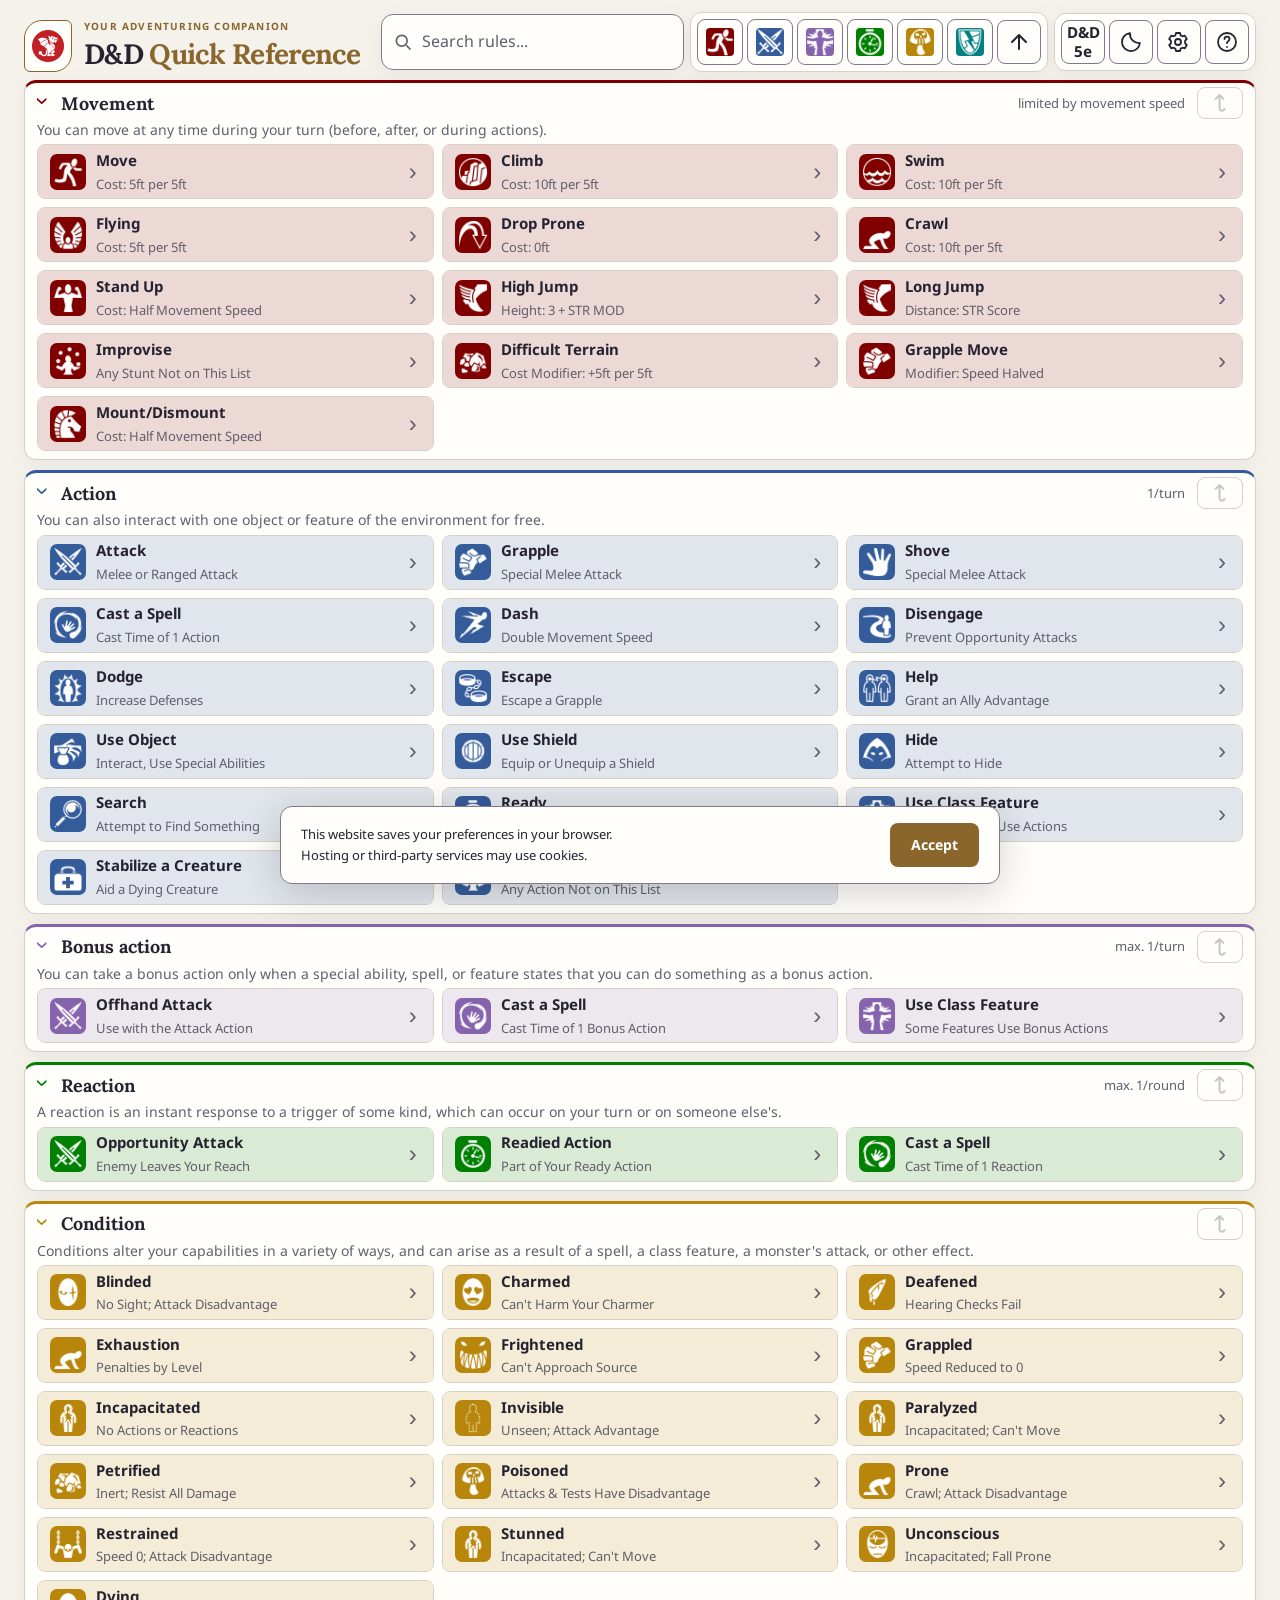
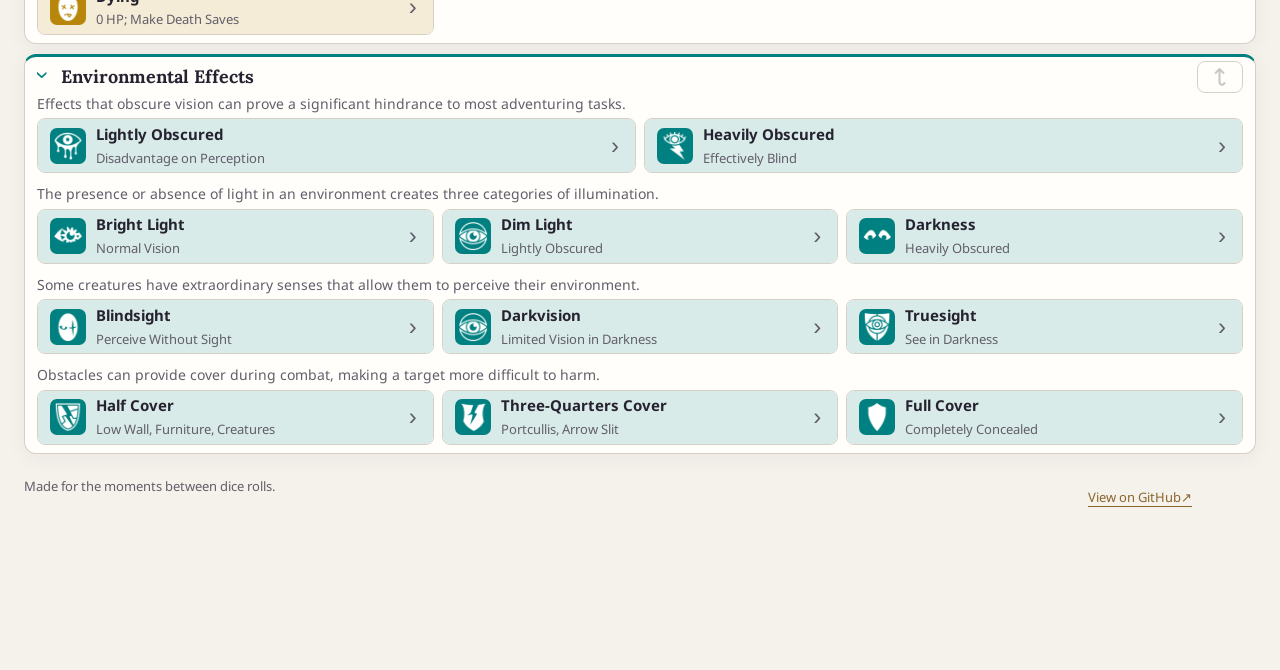
==== commit cac6799a: "Implement search functionality for rules, including input handling, search term normalization, and U" ====
--- a/index.html
+++ b/index.html
@@ -4,6 +4,7 @@
 <head>
     <meta charset="utf-8" />
     <meta name=viewport content="width=device-width, initial-scale=1">
+    <meta name="darkreader-lock">
     <title>D&D 5e quick reference</title>
     <style>
         .rules-loading .section-container,
@@ -14,7 +15,6 @@
     </script>
     <!-- CSS -->
     <link rel="stylesheet" type="text/css" href="css/quickref.css">
-    <link rel="stylesheet" type="text/css" href="css/icons.css">
     <!-- Fonts -->
     <link href='https://fonts.googleapis.com/css?family=Noto+Sans:400,700,400italic,700italic' rel='stylesheet'
         type='text/css'>
@@ -44,7 +44,7 @@
     </script>
 </head>
 
-<body class="page-background">
+<body>
     <a class="skip-link" href="#main-content">Skip to rules</a>
     <div class="dark-mode">
         <header class="site-header">
@@ -55,6 +55,19 @@
             </div>
         </header>
         <div class="top-menu">
+            <form class="rule-search" role="search" aria-label="Search rules">
+                <svg class="search-icon" width="20" height="20" viewBox="0 0 24 24" fill="none" stroke="currentColor" stroke-width="2" aria-hidden="true">
+                    <circle cx="10.5" cy="10.5" r="6.5"/>
+                    <path d="m16 16 5 5"/>
+                </svg>
+                <label class="sr-only" for="rule-search">Search all rules in this edition, including optional and homebrew</label>
+                <input type="search" id="rule-search" placeholder="Search rules..." autocomplete="off" spellcheck="false">
+                <button type="button" class="search-clear" id="search-clear" aria-label="Clear search" hidden>
+                    <svg width="20" height="20" viewBox="0 0 24 24" fill="none" stroke="currentColor" stroke-width="2" aria-hidden="true">
+                        <path d="m6 6 12 12M18 6 6 18"/>
+                    </svg>
+                </button>
+            </form>
             <nav class="menu-group category-nav" aria-label="Rule navigation">
                 <a href="#section-movement" aria-label="Movement"><span class="menu-icon" aria-hidden="true"></span></a>
                 <a href="#section-action" aria-label="Action"><span class="menu-icon" aria-hidden="true"></span></a>
@@ -99,7 +112,9 @@
                 </button>
             </div>
         </div>
-        <main id="main-content" class="page fontsize" data-size="fullscreen" tabindex="-1">
+        <main id="main-content" tabindex="-1">
+            <p id="search-status" class="sr-only" role="status" aria-live="polite" aria-atomic="true"></p>
+            <p id="search-empty" class="search-empty" hidden>No matching rules. Try different words or clear the search.</p>
 
             <!-- Movement section -->
             <div id="section-movement" class="section-container">
@@ -114,7 +129,7 @@
                     </div>
                 </div>
                 <div class="section-content">
-                    <div class="section-row section-subtitle text fontsize">
+                    <div class="section-row section-subtitle">
                         You can move at any time during your turn (before, after, or during actions).
                     </div>
                     <div class="section-row" id="basic-movement">
@@ -135,7 +150,7 @@
                     </div>
                 </div>
                 <div class="section-content">
-                    <div class="section-row section-subtitle text fontsize">
+                    <div class="section-row section-subtitle">
                         You can also interact with one object or feature of the
                         environment for free.
                     </div>
@@ -156,7 +171,7 @@
                     </div>
                 </div>
                 <div class="section-content">
-                    <div class="section-row section-subtitle text fontsize">
+                    <div class="section-row section-subtitle">
                         You can take a bonus action only when a special ability, spell, or feature
                         states that you can do something as a bonus action.
                     </div>
@@ -177,7 +192,7 @@
                     </div>
                 </div>
                 <div class="section-content">
-                    <div class="section-row section-subtitle text fontsize">
+                    <div class="section-row section-subtitle">
                         A reaction is an instant response to a trigger of some kind, which
                         can occur on your turn or on someone else's.
                     </div>
@@ -197,7 +212,7 @@
                     </div>
                 </div>
                 <div class="section-content">
-                    <div class="section-row section-subtitle text fontsize">
+                    <div class="section-row section-subtitle">
                         Conditions alter your capabilities in a variety of ways, and can arise as a result of a spell, a
                         class feature, a monster's attack, or other effect.
                     </div>
@@ -217,19 +232,19 @@
                     </div>
                 </div>
                 <div class="section-content">
-                    <div class="section-row section-subtitle text fontsize">
+                    <div class="section-row section-subtitle">
                         Effects that obscure vision can prove a significant hindrance to most adventuring tasks.
                     </div>
                     <div class="section-row" id="environment-obscurance"></div>
-                    <div class="section-row section-subtitle text fontsize">
+                    <div class="section-row section-subtitle">
                         The presence or absence of light in an environment creates three categories of illumination.
                     </div>
                     <div class="section-row" id="environment-light"></div>
-                    <div class="section-row section-subtitle text fontsize">
+                    <div class="section-row section-subtitle">
                         Some creatures have extraordinary senses that allow them to perceive their environment.
                     </div>
                     <div class="section-row" id="environment-vision"></div>
-                    <div class="section-row section-subtitle text fontsize">
+                    <div class="section-row section-subtitle">
                         Obstacles can provide cover during combat, making a target more difficult to harm.
                     </div>
                     <div class="section-row" id="environment-cover"></div>
@@ -242,35 +257,35 @@
                 </div>
                 <div>
                     <div class="section-row" id="settings-items-container">
-                        <div class="item itemsize settings-item" title="Include Optional Rules">
-                            <div class="item-text-container text" id="optional-toggle-item">
-                                <div class="item-title">Include Optional Rules</div>
-                                <div class="item-desc">Show/hide optional official rules.</div>
-                            </div>
+                        <div class="item settings-item" title="Include Optional Rules">
+                            <label class="item-text-container" id="optional-toggle-item" for="optional-switch">
+                                <span class="item-title">Include Optional Rules</span>
+                                <span class="item-desc">Show/hide optional official rules.</span>
+                            </label>
                             <div class="item-toggle"><label class="switch">
                                     <input type="checkbox" id="optional-switch">
-                                    <span class="slider round"></span>
+                                    <span class="slider"></span>
                                 </label></div>
                         </div>
-                        <div class="item itemsize settings-item" title="Include Homebre Rules">
-                            <div class="item-text-container text" id="homebrew-toggle-item">
-                                <div class="item-title">Include Homebrew Rules</div>
-                                <div class="item-desc">Show/hide most common homebrew rules.</div>
-                            </div>
+                        <div class="item settings-item" title="Include Homebre Rules">
+                            <label class="item-text-container" id="homebrew-toggle-item" for="homebrew-switch">
+                                <span class="item-title">Include Homebrew Rules</span>
+                                <span class="item-desc">Show/hide most common homebrew rules.</span>
+                            </label>
                             <div class="item-toggle"><label class="switch">
                                     <input type="checkbox" id="homebrew-switch">
-                                    <span class="slider round"></span>
+                                    <span class="slider"></span>
                                 </label></div>
                         </div>
-                        <a href="https://github.com/mfriik/DnD-Quick-Ref-Experimental/issues" target="_blank" rel="noopener noreferrer" class="item itemsize settings-item" title="Leave Feedback" id="feedback-link-item">
-                            <div class="item-text-container text">
+                        <a href="https://github.com/mfriik/DnD-Quick-Ref-Experimental/issues" target="_blank" rel="noopener noreferrer" class="item settings-item" title="Leave Feedback" id="feedback-link-item">
+                            <div class="item-text-container">
                                 <div class="item-title">Something not working?</div>
                                 <div class="item-desc">Leave me your feedback. Found an issue or have a suggestion? Let me know! <span class="sr-only">(opens in a new tab)</span></div>
                             </div>
                             <span class="settings-link-icon" aria-hidden="true"></span>
                         </a>
-                        <a href="https://dnd.misiek.win/" target="_blank" rel="noopener noreferrer" class="item itemsize settings-item" title="Visit Main D&D Site" id="dnd-main-site-link-item">
-                            <div class="item-text-container text">
+                        <a href="https://dnd.misiek.win/" target="_blank" rel="noopener noreferrer" class="item settings-item" title="Visit Main D&D Site" id="dnd-main-site-link-item">
+                            <div class="item-text-container">
                                 <div class="item-title">Open Main D&D Site</div>
                                 <div class="item-desc">Return to the regular D&D quick reference site without experimental features. <span class="sr-only">(opens in a new tab)</span></div>
                             </div>
--- a/css/quickref.css
+++ b/css/quickref.css
@@ -61,7 +61,7 @@
     outline: 3px solid var(--focus);
     outline-offset: 4px;
 }
-[hidden], .hidden, .item-hidden, .item-removed { display: none !important; }
+[hidden], .item-hidden { display: none !important; }
 .sr-only {
     position: absolute;
     width: 1px;
@@ -124,7 +124,8 @@
     display: inline-block;
     border: 1px solid var(--line);
     border-radius: 6px;
-    padding: 4px 10px;
+    margin-top: 12px;
+    padding: 2px 6px;
     background: var(--accent-soft);
     color: var(--accent);
     font-size: .75rem;
@@ -146,7 +147,10 @@
     background: var(--surface);
     text-decoration: none;
 }
-.settings-trigger:hover, .settings-trigger[aria-expanded="true"], .menu-control:hover { background: var(--accent-soft); color: var(--accent); }
+.settings-trigger[aria-expanded="true"] { background: var(--accent-soft); color: var(--accent); }
+@media (any-hover: hover) {
+    .settings-trigger:hover, .menu-control:hover { background: var(--accent-soft); color: var(--accent); }
+}
 .ruleset-trigger {
     flex: 0 0 44px;
     width: 44px;
@@ -188,10 +192,51 @@
     align-items: center;
     justify-content: flex-end;
     gap: 6px;
-    width: fit-content;
+    width: 100%;
     max-width: 100%;
     margin: 0 0 8px auto;
 }
+.rule-search {
+    position: relative;
+    flex: 1 1 180px;
+    min-width: 0;
+    margin: 0;
+}
+.rule-search input {
+    display: block;
+    width: 100%;
+    min-width: 0;
+    min-height: 56px;
+    padding: 10px 44px 10px 40px;
+    border: 1px solid var(--control-line);
+    border-radius: var(--radius);
+    background: var(--surface);
+    color: var(--text);
+    box-shadow: var(--shadow);
+    appearance: none;
+}
+.rule-search input::placeholder { color: var(--muted); opacity: 1; }
+.rule-search input:focus-visible { outline: none; }
+.rule-search input::-webkit-search-cancel-button,
+.rule-search input::-webkit-search-decoration { appearance: none; }
+.search-icon { position: absolute; left: 12px; top: 50%; transform: translateY(-50%); color: var(--muted); pointer-events: none; }
+.search-clear {
+    position: absolute;
+    right: 4px;
+    top: 50%;
+    transform: translateY(-50%);
+    display: grid;
+    place-items: center;
+    width: 44px;
+    height: 44px;
+    padding: 0;
+    border: 0;
+    border-radius: 8px;
+    background: transparent;
+    color: var(--muted);
+}
+.search-clear:hover { background: var(--surface-hover); color: var(--text); }
+.search-empty { padding: 20px; border: 1px solid var(--line); border-radius: var(--radius); background: var(--surface); }
 .menu-group {
     display: flex;
     flex-wrap: wrap;
@@ -211,9 +256,11 @@
     font-weight: bold;
     text-decoration: none;
 }
-.category-nav a:hover, .category-nav a:focus-visible {
-    background: color-mix(in srgb, var(--category) 5%, var(--surface));
-    color: var(--category);
+@media (any-hover: hover) {
+    .category-nav a:hover {
+        background: color-mix(in srgb, var(--category) 5%, var(--surface));
+        color: var(--category);
+    }
 }
 .menu-icon {
     display: grid;
@@ -295,6 +342,7 @@
 .section-toggle:hover, .section-toggle:focus-visible {
     color: var(--category);
 }
+.section-toggle[aria-expanded="false"] { min-height: 40px; }
 .section-toggle .chevron { color: var(--category); }
 .section-limit { color: var(--muted); font-size: .8125rem; }
 .collapse-all-btn {
@@ -361,7 +409,6 @@
     height: 36px;
     border-radius: 7px;
     background-color: var(--category);
-    background-image: none;
 }
 .rule-marker {
     display: inline-block;
@@ -402,16 +449,8 @@
 .item-content p { margin: 8px 0; }
 .item-description { color: var(--muted); }
 .item-reference { margin-top: 12px; font-size: .75rem; color: var(--muted); }
-.rule-type { margin-top: 12px; padding: 2px 6px; }
 hr { border: 0; border-top: 1px solid var(--line); margin: 12px 0; }
 ul { padding-left: 20px; }
-.item-collapsible-container {
-    padding: 8px 10px;
-    margin: 12px 0;
-    border-left: 2px solid var(--category);
-    background: var(--surface-muted);
-}
-.item-collapsible-title { font-weight: bold; }
 .settings-item { display: flex; align-items: center; gap: 12px; padding: 14px; min-height: 94px; }
 label.item-text-container { cursor: pointer; }
 .settings-item .item-toggle { flex-shrink: 0; }
@@ -469,7 +508,7 @@
     font-size: .8125rem;
 }
 .cookie-notice p { margin: 0; flex: 1; }
-.cookie-notice button, .domain-btn-primary {
+.cookie-notice button {
     min-height: 44px;
     flex-shrink: 0;
     padding: 10px 20px;
@@ -480,47 +519,7 @@
     font-weight: bold;
     font-size: .875rem;
 }
-.cookie-notice button:hover, .domain-btn-primary:hover { background: var(--accent-hover); }
-.domain-modal-overlay {
-    padding: 0;
-    width: min(540px, calc(100% - 32px));
-    max-height: calc(100dvh - 32px);
-    border: 1px solid var(--control-line);
-    border-radius: 16px;
-    background: var(--surface);
-    color: var(--text);
-    box-shadow: 0 24px 100px rgb(0 0 0 / 30%);
-}
-.domain-modal-overlay::backdrop { background: rgb(16 12 25 / 70%); }
-.domain-modal-header {
-    display: flex;
-    align-items: start;
-    gap: 12px;
-    padding: 24px 20px 16px 24px;
-    border-top: 4px solid var(--accent);
-    background: var(--accent-soft);
-}
-.domain-modal-header h2 { margin: 0; font: bold 1.375rem/1.5 var(--font-heading); }
-.domain-modal-close {
-    display: grid;
-    place-items: center;
-    flex-shrink: 0;
-    width: 44px;
-    height: 44px;
-    margin-left: auto;
-    border: 0;
-    border-radius: 8px;
-    background: transparent;
-    color: var(--text);
-    font-size: 1.75rem;
-}
-.domain-modal-close:hover { background: var(--surface-muted); }
-.domain-modal-body { padding: 8px 24px; font-size: .9375rem; }
-.domain-modal-body p { margin: 16px 0; }
-.domain-highlight { padding: 12px; border-left: 3px solid var(--accent); background: var(--accent-soft); overflow-wrap: anywhere; }
-.new-domain { color: var(--accent); font-weight: bold; }
-.domain-deadline { color: var(--danger); }
-.domain-modal-footer { padding: 16px 24px 24px; display: flex; justify-content: flex-end; }
+.cookie-notice button:hover { background: var(--accent-hover); }
 .help-dialog {
     position: fixed;
     inset: 0;
@@ -565,10 +564,13 @@
 .help-body li::marker { color: var(--gold); font-weight: bold; }
 .help-body h3 { margin: 0 0 4px; font-size: .9375rem; }
 .help-body li p { margin: 0; }
+.help-body ul { margin: 0; padding-left: 18px; }
+.help-body ul li { margin-bottom: 4px; padding-left: 0; }
 .help-body:focus-visible { outline-offset: -4px; }
 .help-contextual .help-sheet { width: 290px; }
 .help-contextual .help-heading { border-bottom: 0; }
-.help-contextual #help-topics {
+.help-contextual #help-topics,
+.help-intermediate #help-topics {
     position: absolute;
     width: 1px;
     height: 1px;
@@ -576,6 +578,11 @@
     overflow: hidden;
     clip-path: inset(50%);
 }
+.help-intermediate .help-sheet { width: min(560px, calc(100% - 620px)); min-width: 290px; }
+.help-intermediate .help-heading { border-bottom: 0; }
+.help-intermediate .help-body { overflow: visible; }
+.help-intermediate { touch-action: pinch-zoom; }
+.help-page-scroll .top-menu { position: relative; top: auto; }
 .help-annotations { position: absolute; inset: 0; pointer-events: none; }
 .help-callout {
     position: absolute;
@@ -590,7 +597,12 @@
     line-height: 1.4;
 }
 .help-callout h3 { margin: 0 0 6px; font-size: .875rem; }
+.help-callout-number { color: var(--gold); }
 .help-callout p { margin: 0; }
+.help-callout ul { margin: 0; padding-left: 16px; }
+.help-callout li + li { margin-top: 4px; }
+.help-connectors { position: absolute; inset: 0; width: 100%; height: 100%; overflow: visible; }
+.help-connectors path { fill: none; stroke: var(--gold); stroke-width: 1.5; stroke-linecap: round; stroke-linejoin: round; }
 .help-highlight { position: absolute; border: 2px solid var(--gold); border-radius: 8px; }
 .help-target-number {
     position: absolute;
@@ -616,6 +628,7 @@
 }
 @media (forced-colors: active) {
     .help-highlight, .help-callout { border-color: Highlight; }
+    .help-connectors path { stroke: Highlight; }
     .help-dialog::backdrop { background: Canvas; opacity: .8; }
 }
 .load-error { padding: 16px; border: 1px solid var(--danger); color: var(--danger); border-radius: 8px; }
@@ -650,8 +663,7 @@
 }
 @keyframes ruleset-out { to { opacity: 0; } }
 @keyframes ruleset-in { from { opacity: 0; } to { opacity: 1; } }
-.settings-panel:not([hidden]),
-.domain-modal-overlay[open] {
+.settings-panel:not([hidden]) {
     animation: reveal 180ms ease-out;
 }
 @keyframes reveal {
@@ -661,7 +673,7 @@
 @media (min-width: 1200px) {
     body > .dark-mode {
         display: grid;
-        grid-template-columns: minmax(0, 1fr) auto;
+        grid-template-columns: auto minmax(0, 1fr);
         column-gap: 20px;
     }
     body > .dark-mode > :not(.site-header):not(.top-menu) { grid-column: 1 / -1; }
@@ -676,14 +688,13 @@
     .site-heading { flex: 1; }
     .eyebrow { font-size: .625rem; letter-spacing: .08em; }
     .top-menu { margin-bottom: 8px; }
+    .rule-search { flex-basis: 100%; }
     .section-title { padding: 2px 10px 0; gap: 0 8px; }
     .section-heading { flex-basis: 120px; }
     .section-limit { flex: 1; }
     .collapse-all-btn { margin-left: auto; }
     .section-content { padding: 0 10px 8px; }
     .site-footer { padding-left: 4px; }
-    .domain-modal-header { padding: 20px 12px 12px 20px; }
-    .domain-modal-body { padding: 4px 20px; }
 }
 @media (max-width: 380px) {
     .cookie-notice { flex-wrap: wrap; gap: 10px; padding: 12px; }
@@ -691,7 +702,7 @@
     .cookie-notice p { flex-basis: 100%; }
 }
 @media (pointer: coarse) {
-    .section-toggle, .collapse-all-btn { min-height: 44px; }
+    .section-toggle, .section-toggle[aria-expanded="false"], .collapse-all-btn { min-height: 44px; }
 }
 @media (prefers-reduced-motion: reduce) {
     .ruleset-entering .section-container,
@@ -706,6 +717,7 @@
 @media print {
     .help-dialog, .help-dialog::backdrop { display: none !important; }
     .ruleset-status { display: none !important; }
+    #search-status, .search-empty { display: none !important; }
     *, *::before, *::after { animation: none !important; transition: none !important; }
     :root, :root.dark-mode-active {
         --canvas: white;
@@ -721,7 +733,7 @@
     body, body.has-cookie-notice { padding: 0; font-size: 10pt; }
     body > .dark-mode { width: 100%; margin: 0; }
     .site-header { padding: 0 0 12px; }
-    .top-menu, .menu-tooltip, .skip-link, .collapse-all-btn, #section-settings, .site-footer, .cookie-notice, .domain-modal-overlay { display: none !important; }
+    .top-menu, .menu-tooltip, .skip-link, .collapse-all-btn, .site-footer, .cookie-notice { display: none !important; }
     .eyebrow, .brand-mark, .chevron { display: none; }
     h1 { font-size: 18pt; }
     .section-container { box-shadow: none; margin-bottom: 12px; border-top-color: #555 !important; }
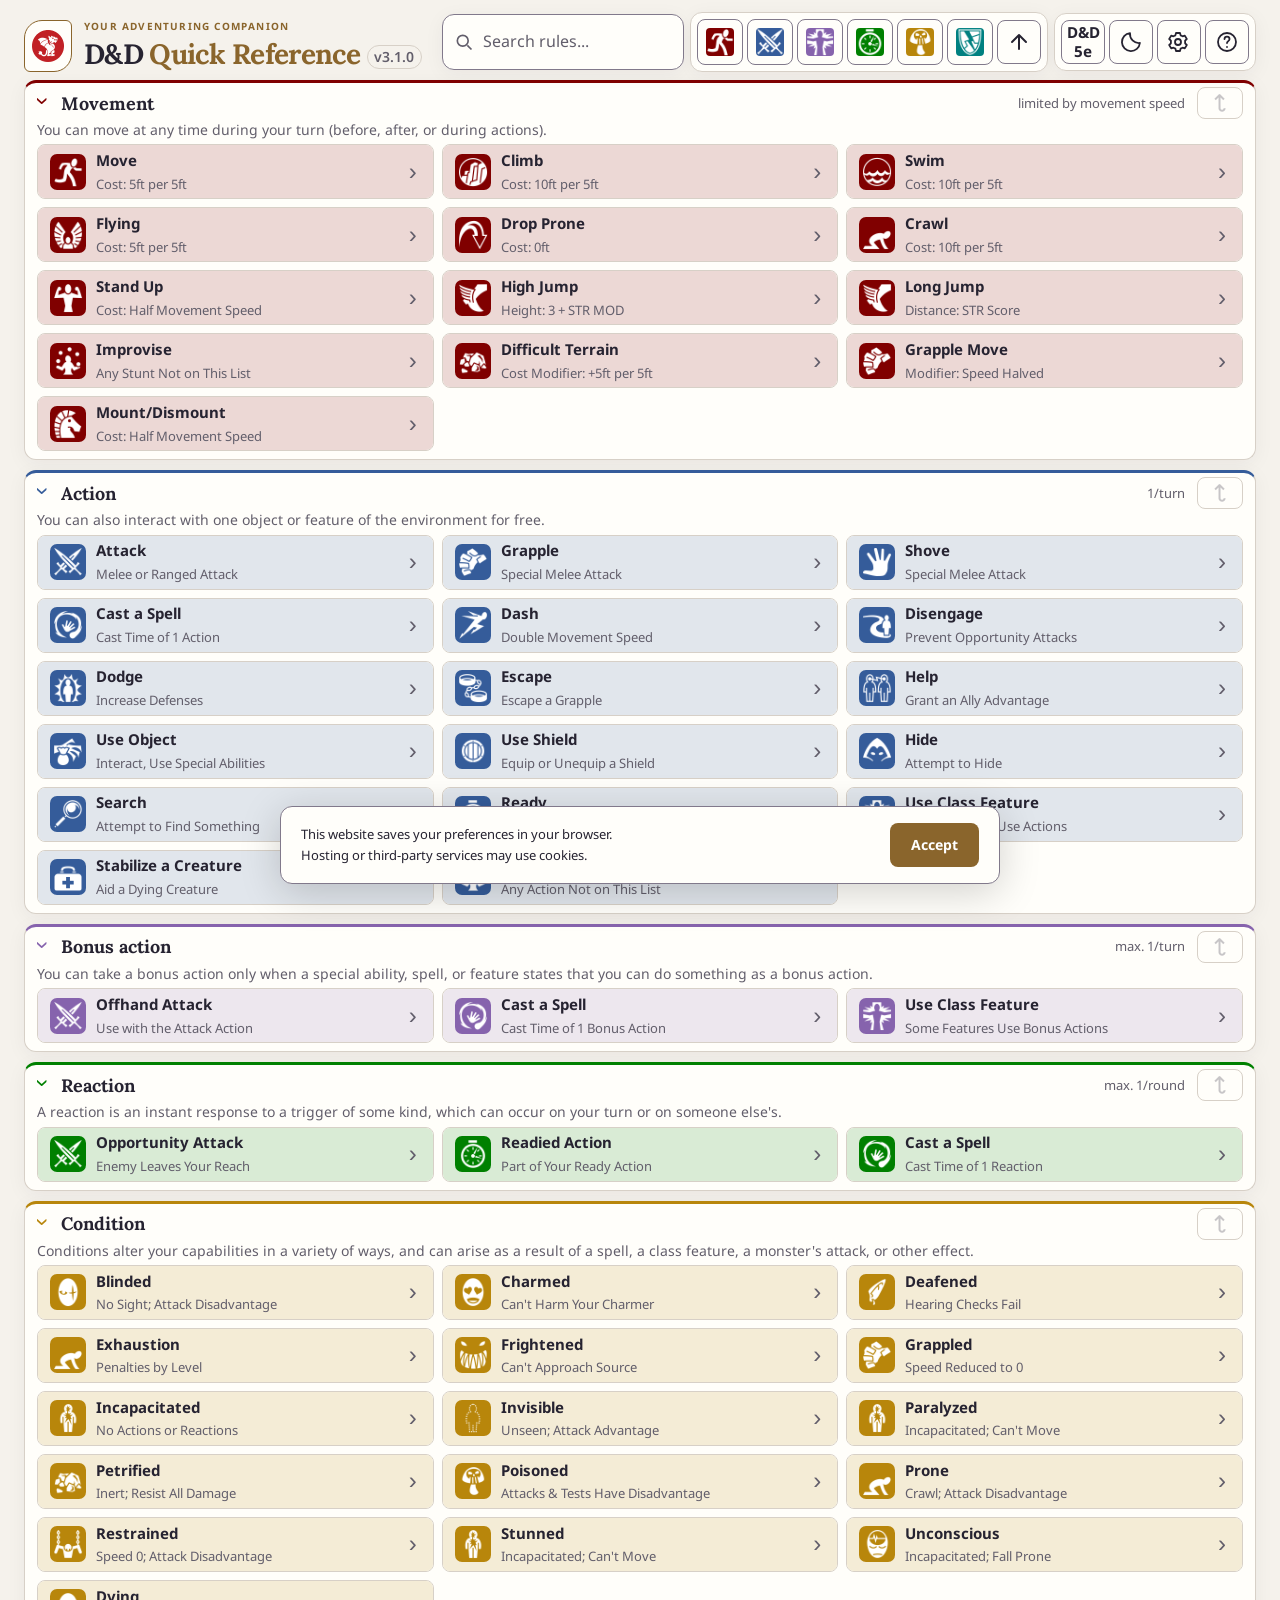
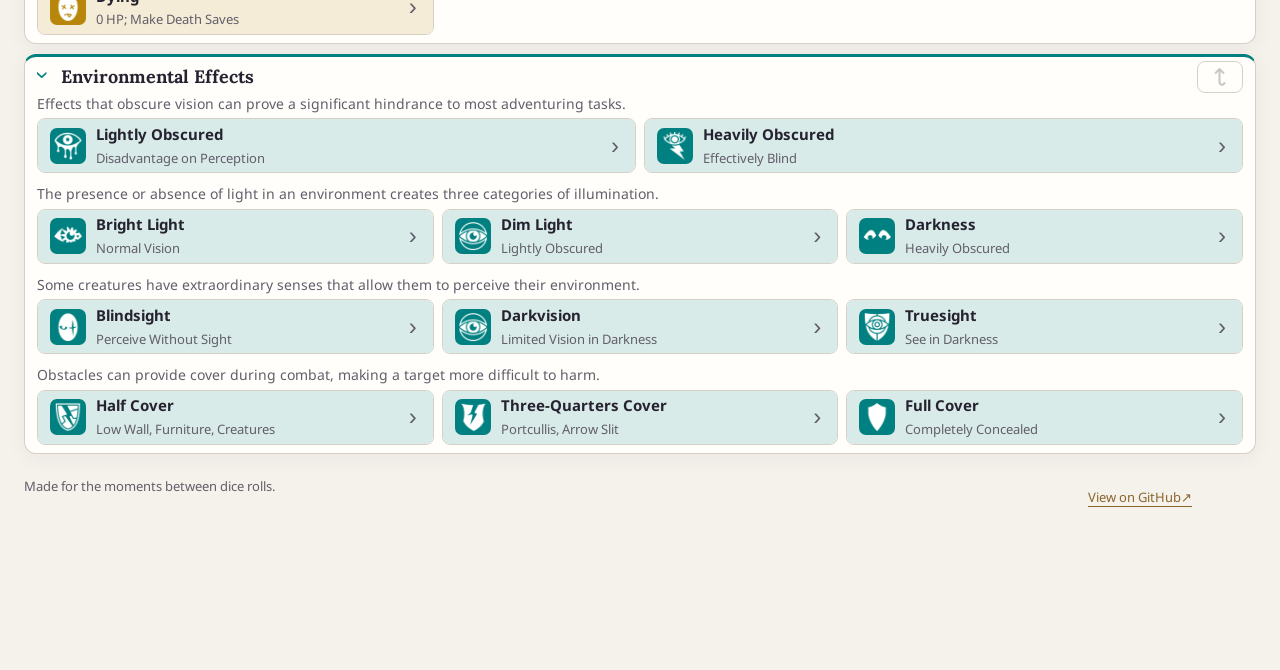
==== commit ed90a4d4: "Update page title and add version display to header in classic layout" ====
--- a/index.html
+++ b/index.html
@@ -5,7 +5,7 @@
     <meta charset="utf-8" />
     <meta name=viewport content="width=device-width, initial-scale=1">
     <meta name="darkreader-lock">
-    <title>D&D 5e quick reference</title>
+    <title>D&D 5e quick reference </title>
     <style>
         .rules-loading .section-container,
         .rules-loading .category-nav > a { visibility: hidden; }
@@ -21,14 +21,28 @@
     <link href='https://fonts.googleapis.com/css?family=Lora:700' rel='stylesheet' type='text/css'>
     <!-- Javascript -->
     <script>
-        // Force a hard refresh if the cached version of the app is outdated.
+        // Show the saved layout and force a hard refresh if the cached version of the app is outdated.
         // This logic is inlined in the HTML to ensure it runs even if the main JS file is cached.
         (function() {
             // Increment this version number when you deploy breaking changes or significant updates.
-            const CURRENT_APP_VERSION = '3.0.0';
+            // Keep it in sync with classic/index.html.
+            const CURRENT_APP_VERSION = '3.1.0';
             window.dndQuickRefAppVersion = CURRENT_APP_VERSION; // Expose version for other scripts
             const VERSION_KEY = 'appVersion';
             const storedVersion = localStorage.getItem(VERSION_KEY);
+
+            // The classic and new layouts are separate pages; this one is the new layout.
+            let layout = localStorage.getItem('pageLayout');
+            if (layout !== 'classic' && layout !== 'modern') {
+                // Visitors returning from the 2.x site keep the classic look they already know.
+                layout = storedVersion && parseInt(storedVersion, 10) < 3 ? 'classic' : 'modern';
+                localStorage.setItem('pageLayout', layout);
+            }
+            if (layout !== 'modern') {
+                document.documentElement.style.visibility = 'hidden';
+                location.replace('classic/' + location.search + location.hash);
+                return;
+            }
 
             if (storedVersion !== CURRENT_APP_VERSION) {
                 localStorage.setItem(VERSION_KEY, CURRENT_APP_VERSION);
@@ -51,7 +65,7 @@
             <div class="brand-mark" aria-hidden="true"><img src="favicon.ico" alt="" width="40" height="40"></div>
             <div class="site-heading">
                 <p class="eyebrow">Your adventuring companion</p>
-                <h1 id="page-title" tabindex="-1">D&D <span>Quick Reference</span></h1>
+                <h1 id="page-title" tabindex="-1">D&D <span>Quick Reference</span> <span class="header-version" id="header-version"></span></h1>
             </div>
         </header>
         <div class="top-menu">
@@ -277,17 +291,27 @@
                                     <span class="slider"></span>
                                 </label></div>
                         </div>
-                        <a href="https://github.com/mfriik/DnD-Quick-Ref-Experimental/issues" target="_blank" rel="noopener noreferrer" class="item settings-item" title="Leave Feedback" id="feedback-link-item">
+                        <div class="item settings-item" title="Use Classic Layout">
+                            <label class="item-text-container" id="classic-layout-toggle-item" for="classic-layout-switch">
+                                <span class="item-title">Classic Layout</span>
+                                <span class="item-desc">Switch to the original look of this page. The page reloads.</span>
+                            </label>
+                            <div class="item-toggle"><label class="switch">
+                                    <input type="checkbox" id="classic-layout-switch">
+                                    <span class="slider"></span>
+                                </label></div>
+                        </div>
+                        <a href="https://github.com/mfriik/dnd5e-quickref/issues" data-site-href="issues" target="_blank" rel="noopener noreferrer" class="item settings-item" title="Leave Feedback" id="feedback-link-item">
                             <div class="item-text-container">
                                 <div class="item-title">Something not working?</div>
                                 <div class="item-desc">Leave me your feedback. Found an issue or have a suggestion? Let me know! <span class="sr-only">(opens in a new tab)</span></div>
                             </div>
                             <span class="settings-link-icon" aria-hidden="true"></span>
                         </a>
-                        <a href="https://dnd.misiek.win/" target="_blank" rel="noopener noreferrer" class="item settings-item" title="Visit Main D&D Site" id="dnd-main-site-link-item">
+                        <a href="./" data-site-href="site" target="_blank" rel="noopener noreferrer" class="item settings-item" title="Open Site Address" id="site-link-item">
                             <div class="item-text-container">
-                                <div class="item-title">Open Main D&D Site</div>
-                                <div class="item-desc">Return to the regular D&D quick reference site without experimental features. <span class="sr-only">(opens in a new tab)</span></div>
+                                <div class="item-title">Open <span data-site-text="name">D&D Quick Reference</span></div>
+                                <div class="item-desc">Bookmark or share the address: <span data-site-text="domain">this site</span> <span class="sr-only">(opens in a new tab)</span></div>
                             </div>
                             <span class="settings-link-icon" aria-hidden="true"></span>
                         </a>
@@ -297,7 +321,7 @@
         </main>
         <footer class="site-footer">
             <span>Made for the moments between dice rolls.</span>
-            <a href="https://github.com/mfriik/DnD-Quick-Ref-Experimental" target="_blank" rel="noopener noreferrer">View on GitHub <span class="sr-only">(opens in a new tab)</span><span aria-hidden="true">&#8599;</span></a>
+            <a href="https://github.com/mfriik/dnd5e-quickref" data-site-href="repository" target="_blank" rel="noopener noreferrer">View on GitHub <span class="sr-only">(opens in a new tab)</span><span aria-hidden="true">&#8599;</span></a>
         </footer>
     </div>
     <dialog id="help-dialog" class="help-dialog" aria-labelledby="help-heading" aria-describedby="help-intro">
@@ -322,6 +346,8 @@
         <p>This website saves your preferences in your browser.<br>Hosting or third-party services may use cookies.</p>
         <button type="button" id="accept-cookies">Accept</button>
     </div>
+    <!-- Deployment links resolved from the site's CNAME domain -->
+    <script src="js/site.js"></script>
     <!-- Main quickref JavaScript logic: handles dynamic content, toggles, and filtering -->
     <script type="text/javascript" src="js/quickref.js" charset="utf-8" onerror="document.documentElement.classList.remove('rules-loading'); console.error('Quick reference application could not be loaded.');"></script>
 
--- a/css/quickref.css
+++ b/css/quickref.css
@@ -120,6 +120,16 @@
     letter-spacing: -.025em;
 }
 h1 span { color: var(--gold); }
+h1 .header-version {
+    display: inline-block;
+    padding: .08em .45em;
+    border: 1px solid var(--line);
+    border-radius: 999px;
+    color: var(--muted);
+    font: 600 .5em/1.4 var(--font-body);
+    letter-spacing: normal;
+    vertical-align: middle;
+}
 .rule-type {
     display: inline-block;
     border: 1px solid var(--line);
@@ -195,7 +205,10 @@
     width: 100%;
     max-width: 100%;
     margin: 0 0 8px auto;
-}
+    /* Let taps in the gaps of the wrapped mobile menu reach the cards underneath. */
+    pointer-events: none;
+}
+.top-menu > * { pointer-events: auto; }
 .rule-search {
     position: relative;
     flex: 1 1 180px;
@@ -468,7 +481,7 @@
     mask: var(--icon-image) center / contain no-repeat;
 }
 #feedback-link-item .settings-link-icon { --icon-image: url('../img/conversation.png'); }
-#dnd-main-site-link-item .settings-link-icon { --icon-image: url('../img/castle.png'); }
+#site-link-item .settings-link-icon { --icon-image: url('../img/castle.png'); }
 .switch { position: relative; display: inline-flex; align-items: center; width: 48px; height: 44px; }
 .switch input { position: absolute; inset: 0; width: 100%; height: 100%; margin: 0; opacity: 0; cursor: pointer; z-index: 1; }
 .slider { width: 48px; height: 28px; border: 1px solid var(--control-line); border-radius: 20px; background: var(--surface-muted); }
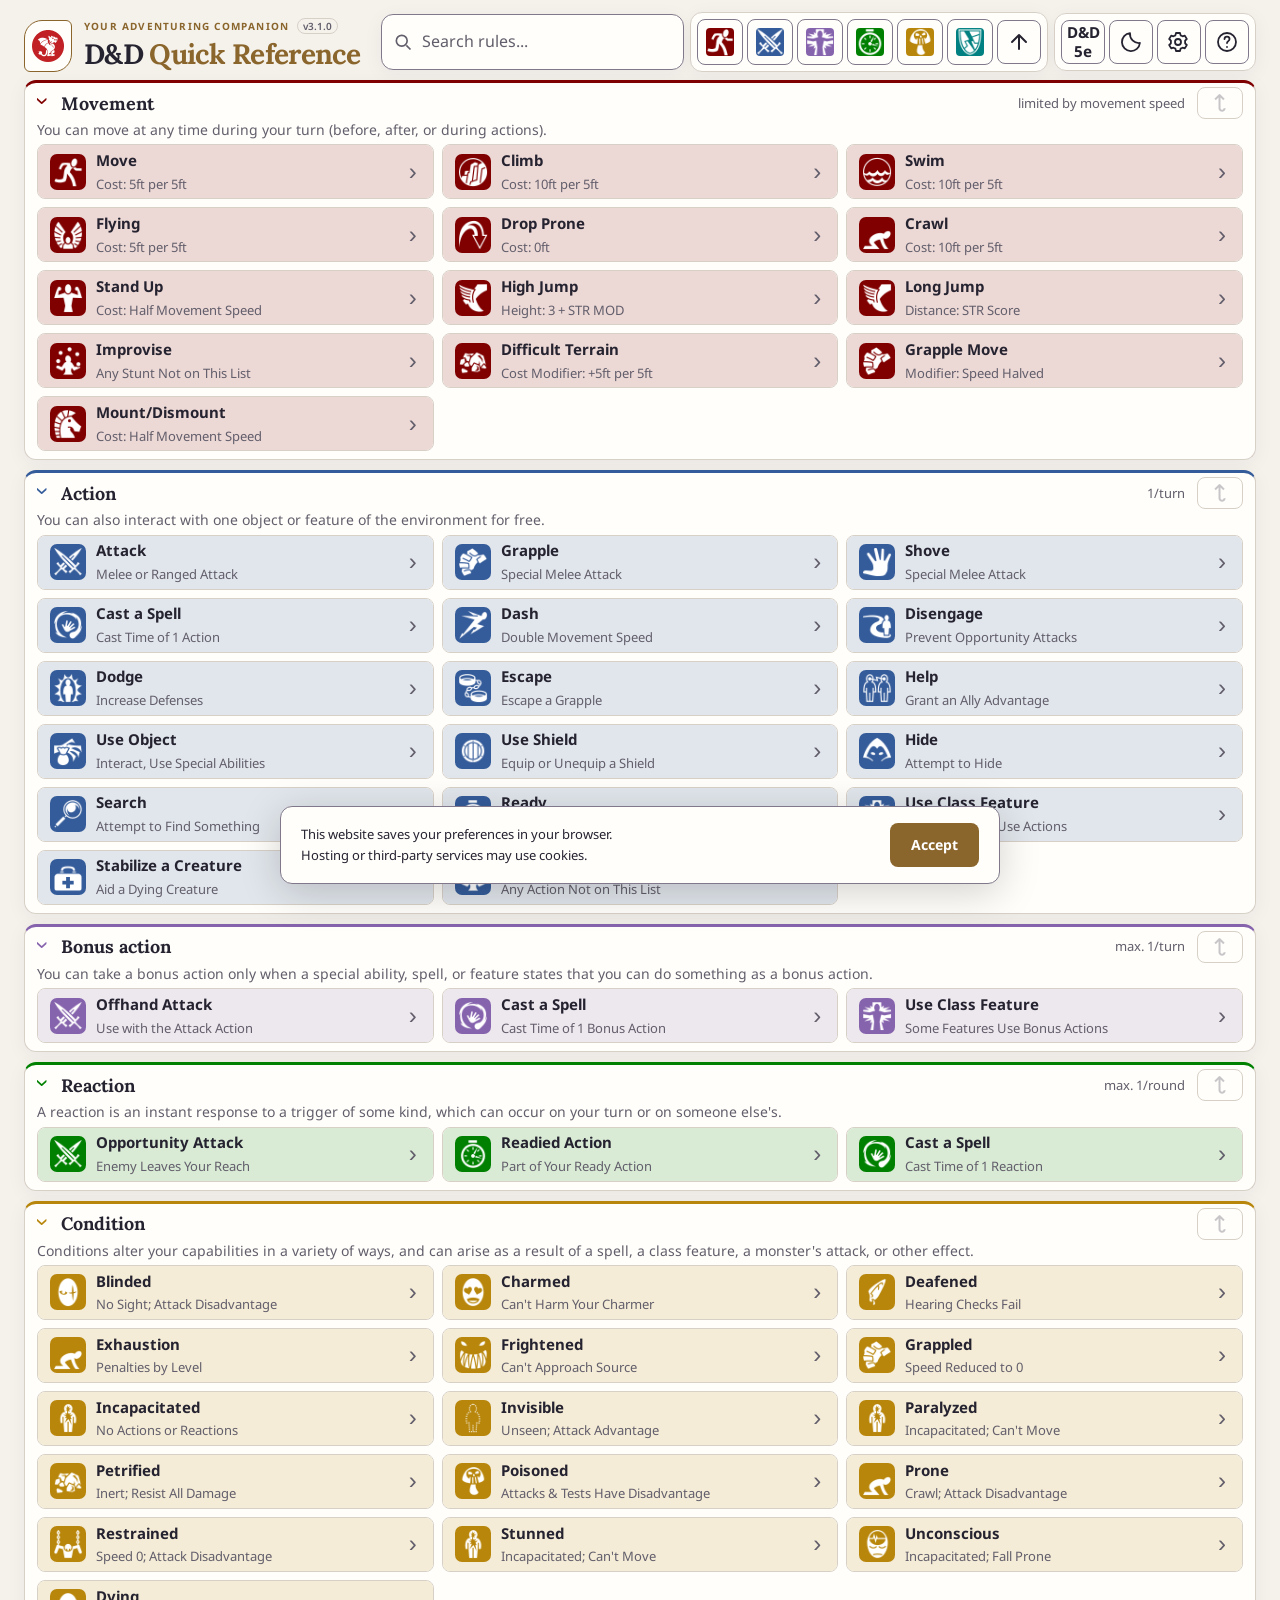
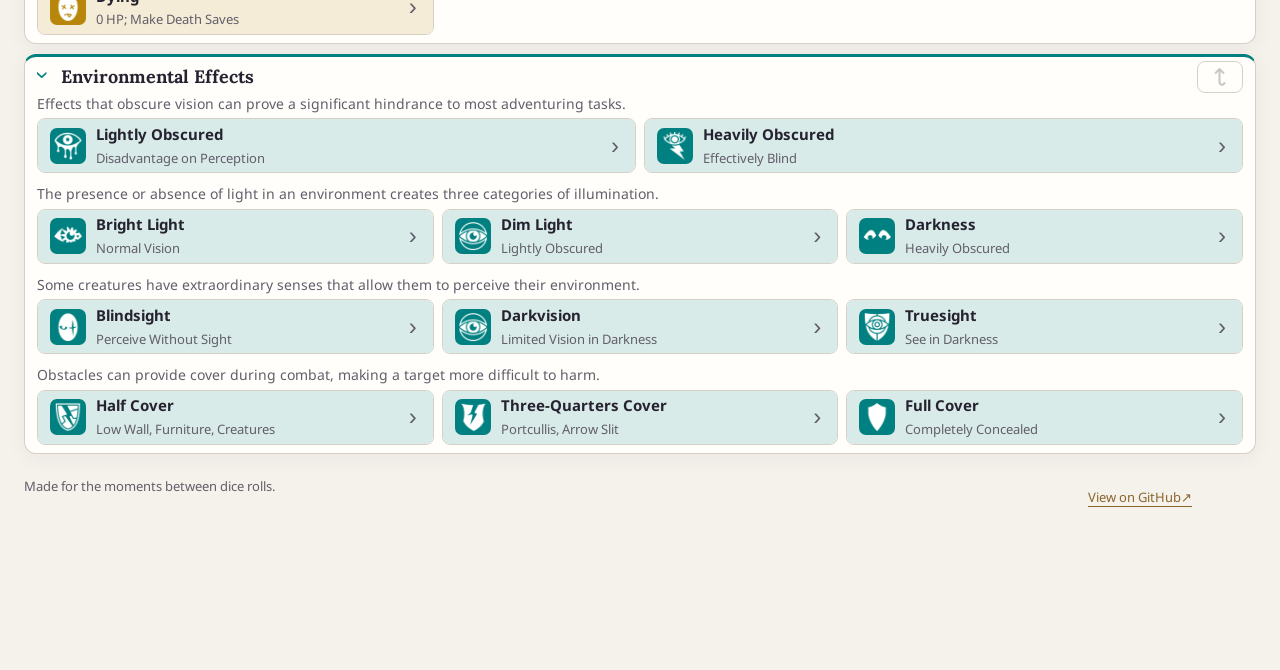
==== commit 681dd087: "Refactor header structure and update version display in eyebrow section" ====
--- a/index.html
+++ b/index.html
@@ -64,8 +64,8 @@
         <header class="site-header">
             <div class="brand-mark" aria-hidden="true"><img src="favicon.ico" alt="" width="40" height="40"></div>
             <div class="site-heading">
-                <p class="eyebrow">Your adventuring companion</p>
-                <h1 id="page-title" tabindex="-1">D&D <span>Quick Reference</span> <span class="header-version" id="header-version"></span></h1>
+                <p class="eyebrow">Your adventuring companion <span class="header-version" id="header-version"></span></p>
+                <h1 id="page-title" tabindex="-1">D&D <span>Quick Reference</span></h1>
             </div>
         </header>
         <div class="top-menu">
--- a/css/quickref.css
+++ b/css/quickref.css
@@ -114,22 +114,24 @@
     text-transform: uppercase;
     color: var(--gold);
 }
+.eyebrow .header-version {
+    display: inline-block;
+    margin-left: .4em;
+    padding: 0 .5em;
+    border: 1px solid var(--line);
+    border-radius: 999px;
+    color: var(--muted);
+    font-weight: 600;
+    line-height: 1.4;
+    letter-spacing: normal;
+    text-transform: none;
+}
 h1 {
     margin: 0;
     font: bold clamp(1.25rem, 2.5vw, 1.75rem)/1.3 var(--font-heading);
     letter-spacing: -.025em;
 }
 h1 span { color: var(--gold); }
-h1 .header-version {
-    display: inline-block;
-    padding: .08em .45em;
-    border: 1px solid var(--line);
-    border-radius: 999px;
-    color: var(--muted);
-    font: 600 .5em/1.4 var(--font-body);
-    letter-spacing: normal;
-    vertical-align: middle;
-}
 .rule-type {
     display: inline-block;
     border: 1px solid var(--line);
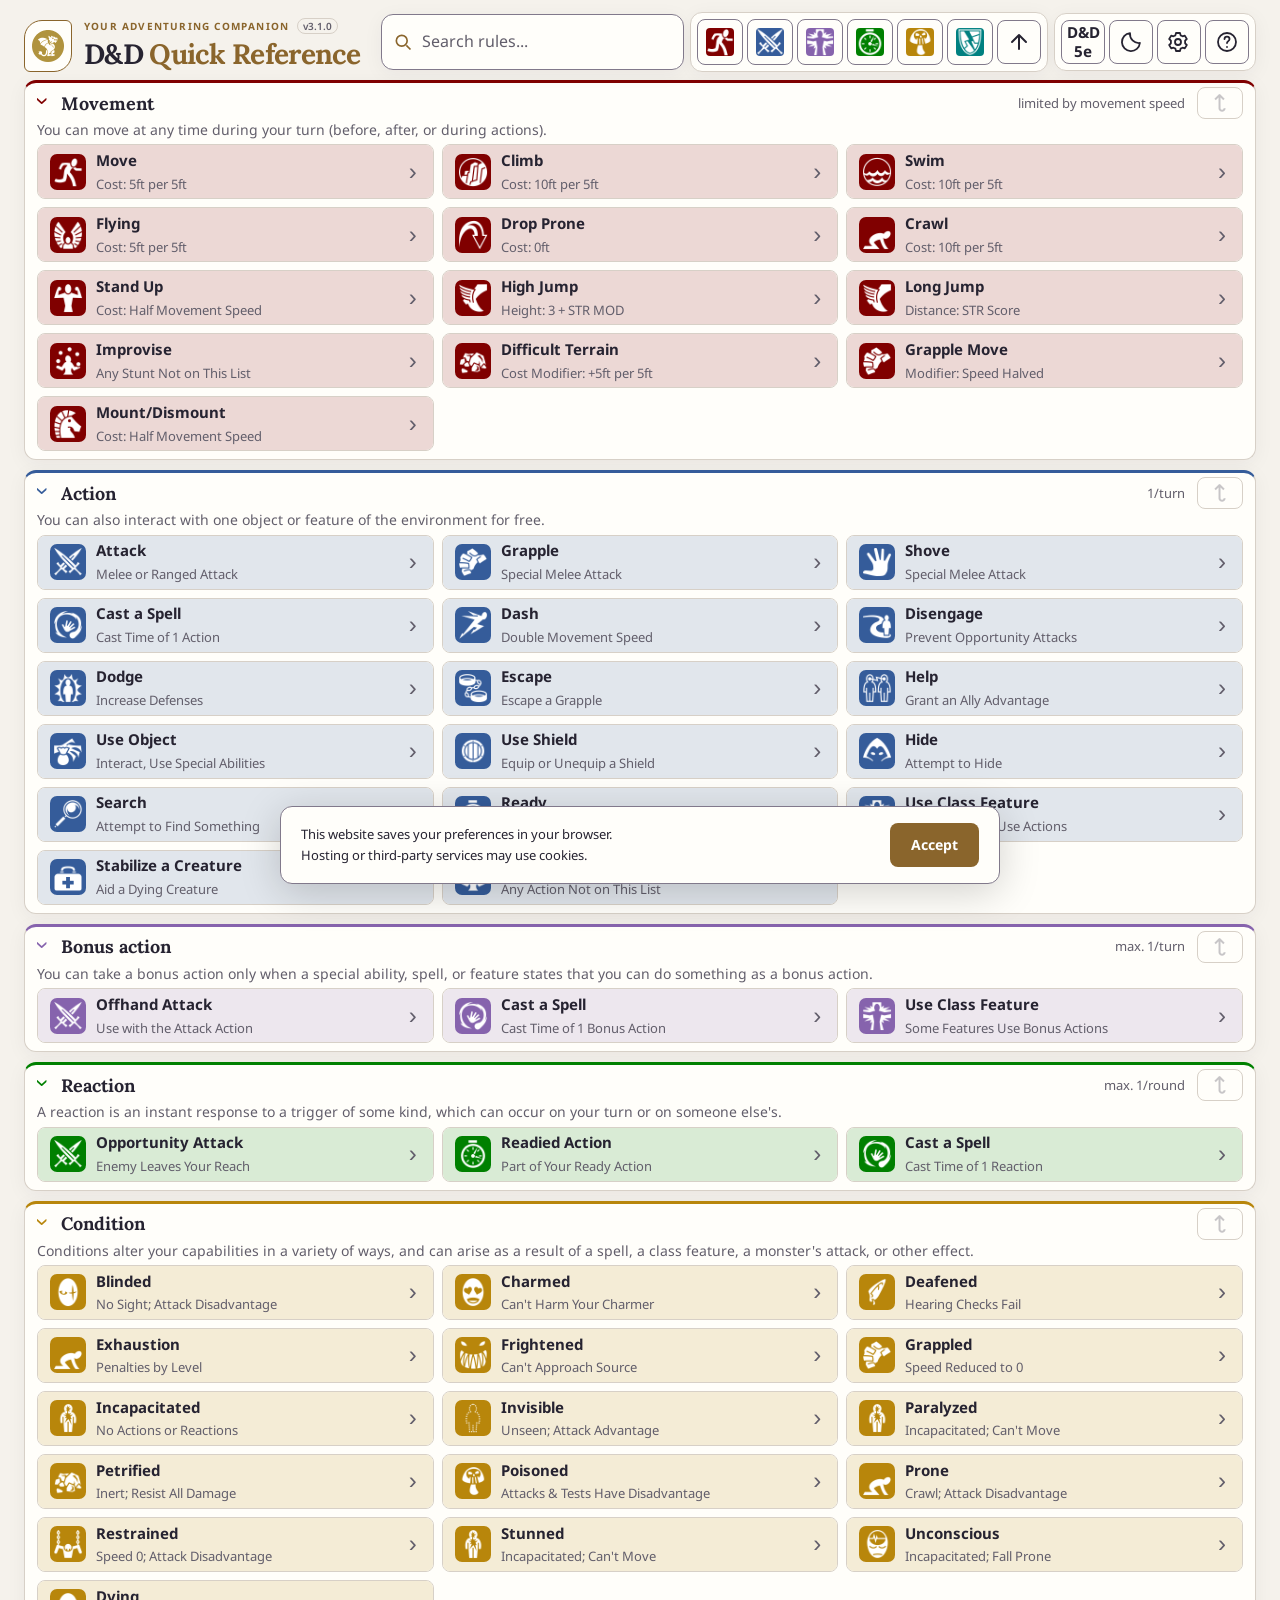
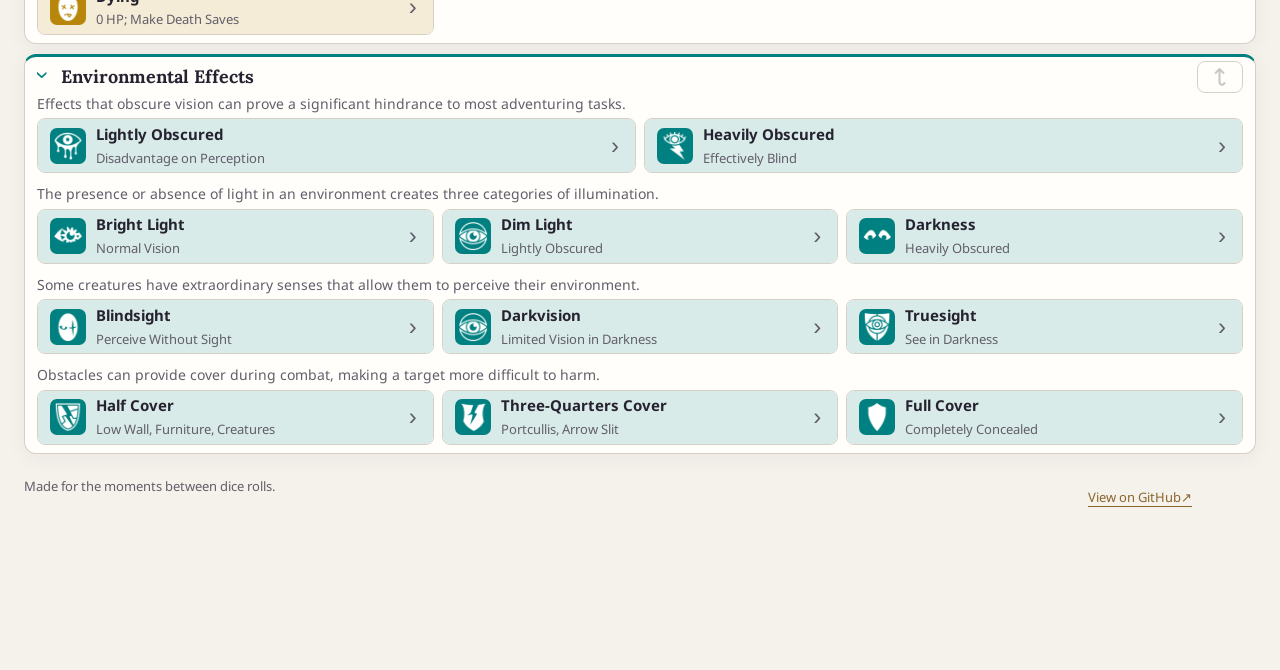
==== commit 2b8a2499: "Update site links and deployment handling for improved navigation between main and test sites" ====
--- a/index.html
+++ b/index.html
@@ -308,10 +308,10 @@
                             </div>
                             <span class="settings-link-icon" aria-hidden="true"></span>
                         </a>
-                        <a href="./" data-site-href="site" target="_blank" rel="noopener noreferrer" class="item settings-item" title="Open Site Address" id="site-link-item">
+                        <a href="./" data-site-href="otherSite" target="_blank" rel="noopener noreferrer" class="item settings-item" title="Open Other Site" id="site-link-item">
                             <div class="item-text-container">
-                                <div class="item-title">Open <span data-site-text="name">D&D Quick Reference</span></div>
-                                <div class="item-desc">Bookmark or share the address: <span data-site-text="domain">this site</span> <span class="sr-only">(opens in a new tab)</span></div>
+                                <div class="item-title">Open <span data-site-text="otherName">other D&D site</span></div>
+                                <div class="item-desc">Visit the other deployment: <span data-site-text="otherDomain">other site</span> <span class="sr-only">(opens in a new tab)</span></div>
                             </div>
                             <span class="settings-link-icon" aria-hidden="true"></span>
                         </a>
--- a/css/quickref.css
+++ b/css/quickref.css
@@ -234,7 +234,7 @@
 .rule-search input:focus-visible { outline: none; }
 .rule-search input::-webkit-search-cancel-button,
 .rule-search input::-webkit-search-decoration { appearance: none; }
-.search-icon { position: absolute; left: 12px; top: 50%; transform: translateY(-50%); color: var(--muted); pointer-events: none; }
+.search-icon { position: absolute; left: 12px; top: 50%; transform: translateY(-50%); color: var(--accent); pointer-events: none; }
 .search-clear {
     position: absolute;
     right: 4px;
@@ -248,9 +248,9 @@
     border: 0;
     border-radius: 8px;
     background: transparent;
-    color: var(--muted);
-}
-.search-clear:hover { background: var(--surface-hover); color: var(--text); }
+    color: var(--accent);
+}
+.search-clear:hover { background: var(--surface-hover); color: var(--accent-hover); }
 .search-empty { padding: 20px; border: 1px solid var(--line); border-radius: var(--radius); background: var(--surface); }
 .menu-group {
     display: flex;
